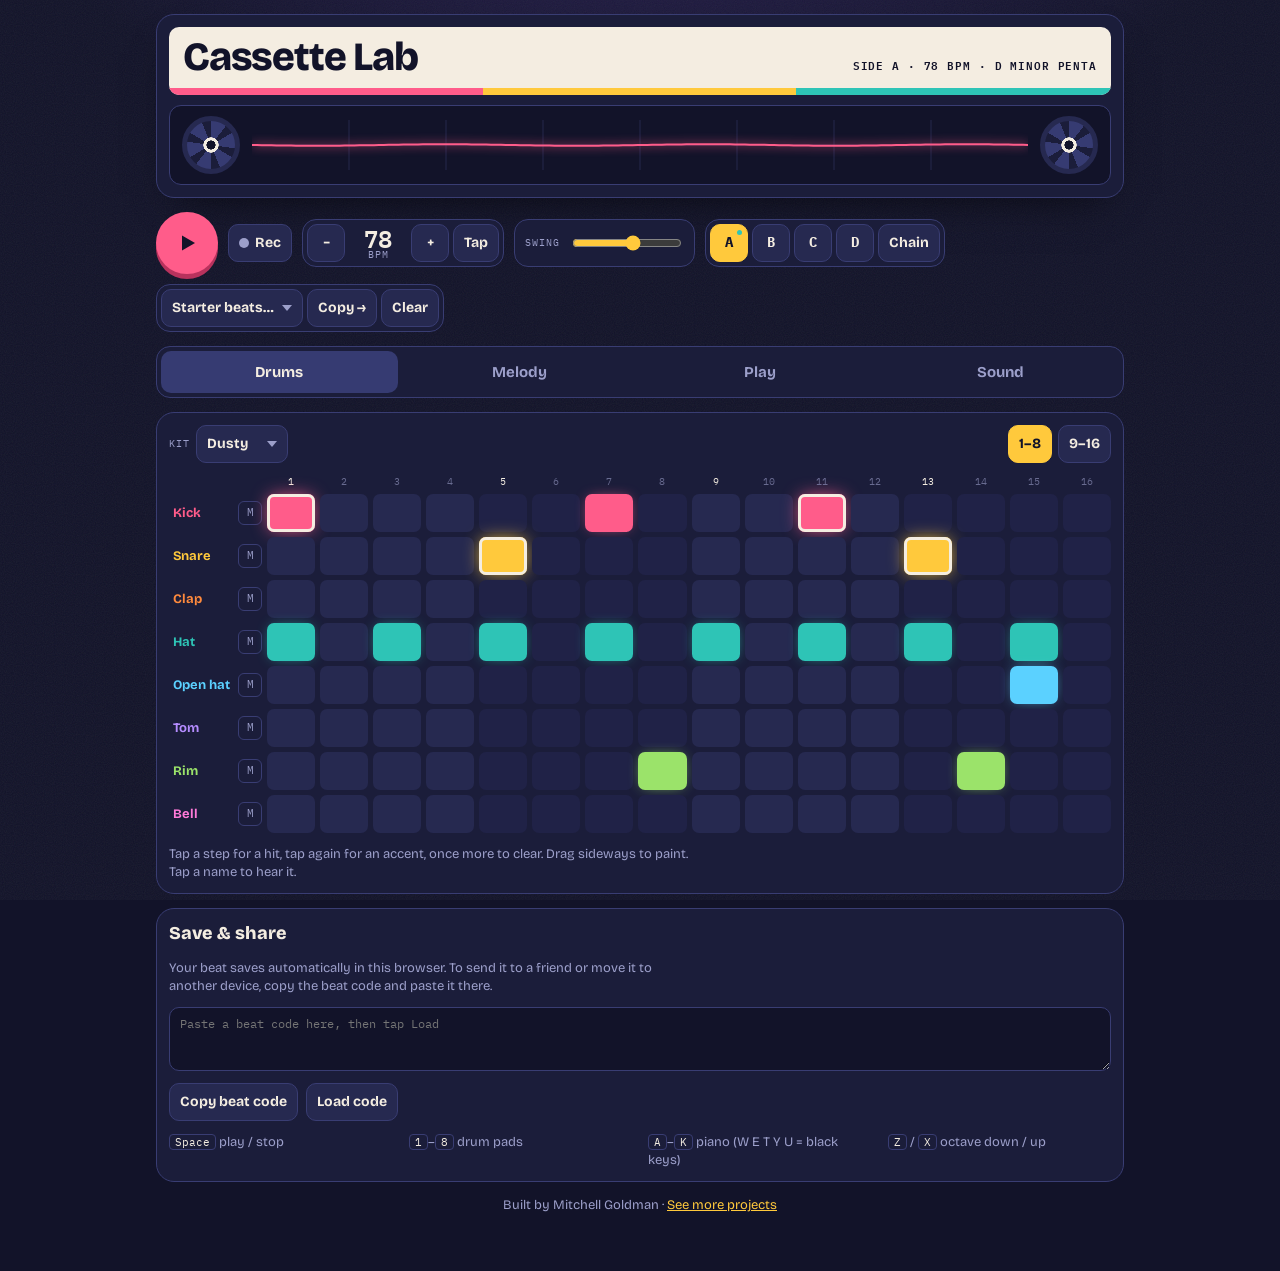
==== cassette-lab/index.html @ 06fc0fe6 "Add Cassette Lab beat maker and portfolio card Cassette Lab is a self-contained browser beat maker (" ====
<!doctype html>
<html lang="en">
<head>
<meta charset="utf-8">
<meta name="viewport" content="width=device-width, initial-scale=1, viewport-fit=cover">
<meta name="description" content="Cassette Lab: a free beat maker in your browser. Drum sequencer, in-key melody grid, finger-drum pads, piano, effects and starter beats.">
<meta property="og:title" content="Cassette Lab">
<meta property="og:description" content="A free beat maker that runs in your browser. No downloads, no account.">
<link rel="icon" href="data:image/svg+xml,%3Csvg xmlns='http://www.w3.org/2000/svg' viewBox='0 0 32 32'%3E%3Crect width='32' height='32' rx='7' fill='%23121329'/%3E%3Ccircle cx='10' cy='16' r='5' fill='none' stroke='%23ff5c8a' stroke-width='3'/%3E%3Ccircle cx='22' cy='16' r='5' fill='none' stroke='%23ffc93c' stroke-width='3'/%3E%3C/svg%3E">
<style>:root{padding-top:env(safe-area-inset-top,0px);padding-bottom:env(safe-area-inset-bottom,0px)}body{margin:0}img{max-width:100%}[hidden]{display:none!important}</style>
<title>Cassette Lab</title>
<link rel="preconnect" href="https://fonts.googleapis.com">
<link rel="preconnect" href="https://fonts.gstatic.com" crossorigin>
<link rel="stylesheet" href="https://fonts.googleapis.com/css2?family=Bricolage+Grotesque:opsz,wght@12..96,500;12..96,700;12..96,800&family=IBM+Plex+Mono:wght@400;600&display=swap">
<style>
/* Layout: one-column tape deck — cassette header, transport strip, tabbed instrument panel. Single dark look by choice: riso inks on midnight. */
:root{
  --ink:#121329; --glow:#2a2153; --deck:#1b1d3a; --well:#262950; --well-alt:#202247; --well-hi:#363b72; --line:#393d73; --root-line:#5a5390;
  --paper:#f4ede1; --dim:#9c9fca; --key-shade:#d8ccb6; --ink-key:#0d0e20;
  --hot:#ff5c8a; --hot-deep:#b8325d; --sun:#ffc93c; --rec:#ff4040;
  --t0:#ff5c8a; --t1:#ffc93c; --t2:#ff8a3d; --t3:#2ec4b6; --t4:#5bd1ff; --t5:#b58cff; --t6:#9be36a; --t7:#ff7ad9;
  --f-display:'Bricolage Grotesque','Avenir Next','Segoe UI',system-ui,sans-serif;
  --f-mono:'IBM Plex Mono',ui-monospace,Menlo,Consolas,monospace;
  color-scheme:dark;
}
*{box-sizing:border-box}
body{background:radial-gradient(900px 420px at 50% -140px,var(--glow),transparent 70%),var(--ink);color:var(--paper);font-family:var(--f-display);font-size:15px;line-height:1.4;-webkit-tap-highlight-color:transparent}
body::before{content:"";position:fixed;inset:0;pointer-events:none;opacity:.07;z-index:0;background-image:url("data:image/svg+xml,%3Csvg xmlns='http://www.w3.org/2000/svg' width='160' height='160'%3E%3Cfilter id='n'%3E%3CfeTurbulence type='fractalNoise' baseFrequency='.9' numOctaves='2'/%3E%3C/filter%3E%3Crect width='160' height='160' filter='url(%23n)'/%3E%3C/svg%3E")}
.app{position:relative;z-index:1;max-width:1000px;margin:0 auto;padding-block:14px 56px;padding-left:max(16px,env(safe-area-inset-left,0px));padding-right:max(16px,env(safe-area-inset-right,0px));display:flex;flex-direction:column;gap:14px}
button,select,input,textarea{font:inherit;color:inherit}
button{cursor:pointer}
:focus-visible{outline:2px solid var(--sun);outline-offset:2px}
.mono{font-family:var(--f-mono)}

/* Cassette header */
.tape{background:var(--deck);border:1px solid var(--line);border-radius:18px;padding:12px;display:grid;gap:10px;box-shadow:0 18px 40px -22px rgba(0,0,0,.7)}
.label{position:relative;overflow:hidden;background:var(--paper);color:var(--ink);border-radius:10px;padding:10px 14px 18px;display:flex;flex-wrap:wrap;align-items:baseline;justify-content:space-between;gap:4px 14px}
.label h1{margin:0;font-size:clamp(28px,6vw,40px);font-weight:800;letter-spacing:-.03em;line-height:1;text-wrap:balance}
.label .side{font-family:var(--f-mono);font-size:11px;letter-spacing:.08em;text-transform:uppercase;font-weight:600}
.stripes{position:absolute;left:0;right:0;bottom:0;height:7px;background:linear-gradient(90deg,var(--t0) 0 33.3%,var(--t1) 33.3% 66.6%,var(--t3) 66.6%)}
.window{display:grid;grid-template-columns:auto minmax(0,1fr) auto;align-items:center;gap:12px;background:var(--ink);border:1px solid var(--line);border-radius:12px;padding:10px 12px}
.reel{width:58px;height:58px;border-radius:50%;border:5px solid var(--well);background:radial-gradient(circle,var(--ink) 0 13%,var(--paper) 14% 22%,transparent 23%),repeating-conic-gradient(var(--well-hi) 0 38deg,var(--deck) 38deg 60deg);animation:spin var(--spin,2s) linear infinite;animation-play-state:paused}
.is-playing .reel{animation-play-state:running}
@keyframes spin{to{transform:rotate(360deg)}}
#scope{display:block;width:100%;height:58px}

/* Transport */
.transport{display:flex;flex-wrap:wrap;align-items:center;gap:10px}
.play{width:62px;height:62px;flex:none;border-radius:50%;border:0;background:var(--hot);color:var(--ink);display:grid;place-items:center;box-shadow:0 5px 0 var(--hot-deep);transition:transform .06s,box-shadow .06s}
.play:active{transform:translateY(4px);box-shadow:0 1px 0 var(--hot-deep)}
.play svg{width:24px;height:24px}
.box{display:flex;align-items:center;gap:4px;background:var(--deck);border:1px solid var(--line);border-radius:14px;padding:4px;min-height:48px}
.chip{height:38px;min-width:38px;padding:0 10px;border-radius:10px;border:1px solid var(--line);background:var(--well);font-weight:700;font-size:14px;display:inline-flex;align-items:center;justify-content:center;gap:6px;white-space:nowrap}
.chip:active{transform:translateY(1px)}
.chip[aria-pressed="true"]{background:var(--sun);border-color:var(--sun);color:var(--ink)}
.rec .dot{width:10px;height:10px;border-radius:50%;background:var(--dim)}
.rec[aria-pressed="true"]{background:var(--well-hi);border-color:var(--rec);color:var(--paper)}
.rec[aria-pressed="true"] .dot{background:var(--rec);box-shadow:0 0 10px var(--rec);animation:blink 1s steps(2) infinite}
.bpmval{display:flex;flex-direction:column;align-items:center;line-height:1;min-width:58px}
.bpmval b{font-family:var(--f-mono);font-size:24px;font-weight:600;font-variant-numeric:tabular-nums}
.bpmval small,.cap{font-family:var(--f-mono);font-size:10px;letter-spacing:.1em;text-transform:uppercase;color:var(--dim)}
.swing{padding:0 10px;gap:10px}
.swing input{width:110px}
.pat{position:relative;font-family:var(--f-mono)}
.pat.has::after{content:"";position:absolute;top:5px;right:5px;width:5px;height:5px;border-radius:50%;background:var(--t3)}
.pat.queued{animation:blink .5s steps(2) infinite}
@keyframes blink{50%{opacity:.35}}
select{appearance:none;-webkit-appearance:none;height:38px;border-radius:10px;border:1px solid var(--line);background:var(--well) url("data:image/svg+xml,%3Csvg xmlns='http://www.w3.org/2000/svg' width='10' height='6'%3E%3Cpath d='M0 0l5 6 5-6z' fill='%239c9fca'/%3E%3C/svg%3E") no-repeat right 10px center;padding:0 28px 0 10px;font-weight:700;font-size:14px;max-width:100%}
input[type=range]{accent-color:var(--sun);height:24px}

/* Tabs & panels */
.tabs{display:flex;gap:4px;background:var(--deck);border:1px solid var(--line);border-radius:14px;padding:4px}
.tab{flex:1;height:42px;border:0;border-radius:10px;background:transparent;color:var(--dim);font-weight:700;font-size:15px}
.tab[aria-selected="true"]{background:var(--well-hi);color:var(--paper)}
.panel{background:var(--deck);border:1px solid var(--line);border-radius:18px;padding:12px;display:flex;flex-direction:column;gap:12px}
.toolbar{display:flex;flex-wrap:wrap;gap:8px;align-items:center;justify-content:space-between}
.toolbar .grp{display:flex;flex-wrap:wrap;gap:6px;align-items:center}
.pager{display:none}
.hint{margin:0;color:var(--dim);font-size:13px;max-width:65ch}

/* Step grids */
.seq{display:grid;grid-template-columns:minmax(86px,max-content) repeat(16,minmax(0,1fr));gap:5px;touch-action:pan-y;user-select:none;-webkit-user-select:none}
.stepno{font-family:var(--f-mono);font-size:10px;color:var(--dim);text-align:center;opacity:.6}
.stepno.beat{opacity:1;color:var(--paper)}
.rowlab{display:flex;align-items:center;gap:4px;min-width:0}
.rowlab .name{flex:1;min-width:0;height:100%;text-align:left;background:none;border:0;padding:0 4px;font-weight:700;font-size:13px;white-space:nowrap;overflow:hidden;text-overflow:ellipsis;color:var(--c)}
.mute{flex:none;width:24px;height:24px;border-radius:6px;border:1px solid var(--line);background:transparent;font-family:var(--f-mono);font-size:11px;color:var(--dim);padding:0}
.mute[aria-pressed="true"]{background:var(--dim);color:var(--ink)}
.cell{height:38px;border:0;border-radius:7px;padding:0;background:var(--well);transition:transform .08s,filter .08s}
#melGrid .cell{height:30px}
.cell.alt{background:var(--well-alt)}
.cell.root{box-shadow:inset 0 0 0 1px var(--root-line)}
.cell.now{background:var(--well-hi)}
.cell.on{background:var(--c);box-shadow:0 0 14px -5px var(--c)}
.cell.acc{background:var(--c);box-shadow:inset 0 0 0 3px var(--paper),0 0 18px -3px var(--c)}
.cell.on.now{transform:scale(1.1);filter:brightness(1.25)}
.cell.muted{opacity:.3}

/* Pads & keys */
.pads{display:grid;grid-template-columns:repeat(4,minmax(0,1fr));gap:10px}
.pad{height:clamp(76px,19vw,112px);border:0;border-bottom:5px solid var(--c);border-radius:14px;background:var(--well);color:var(--paper);display:flex;flex-direction:column;justify-content:space-between;align-items:flex-start;padding:10px;font-weight:700;font-size:15px;touch-action:manipulation;user-select:none;-webkit-user-select:none}
.pad kbd{font-family:var(--f-mono);font-size:11px;color:var(--dim);border:1px solid var(--line);border-radius:4px;padding:1px 5px}
.pad.hit{animation:padhit .28s ease-out}
@keyframes padhit{0%{background:var(--c);color:var(--ink);transform:scale(.96)}100%{background:var(--well)}}
.pianowrap{overflow-x:auto;background:var(--ink);border:1px solid var(--line);border-radius:12px;padding:8px}
.piano{position:relative;height:150px;min-width:620px;user-select:none;-webkit-user-select:none;touch-action:none}
.key{position:absolute;top:0;border:0;padding:0;display:flex;align-items:flex-end;justify-content:center}
.wk{bottom:0;background:var(--paper);border-radius:0 0 8px 8px;box-shadow:inset 0 -7px 0 var(--key-shade)}
.bk{height:60%;background:var(--ink-key);border-radius:0 0 6px 6px;z-index:2;box-shadow:inset 0 -5px 0 var(--well)}
.key .lbl{font-family:var(--f-mono);font-size:10px;color:var(--ink);padding-bottom:12px}
.key.inscale::before{content:"";position:absolute;left:50%;bottom:30px;width:7px;height:7px;margin-left:-3.5px;border-radius:50%;background:var(--t3)}
.bk.inscale::before{bottom:12px}
.wk.down,.wk.flash{background:var(--sun)}
.bk.down,.bk.flash{background:var(--hot)}
.octrow{display:flex;flex-wrap:wrap;gap:8px;align-items:center;justify-content:space-between}

/* Sound */
.knobs{display:grid;grid-template-columns:repeat(auto-fit,minmax(200px,1fr));gap:12px 18px}
.knob{display:grid;grid-template-columns:1fr auto;gap:2px 10px;align-items:center}
.knob label{font-weight:700}
.knob output{font-family:var(--f-mono);font-size:12px;color:var(--dim);font-variant-numeric:tabular-nums}
.knob input{grid-column:1/-1;width:100%}
.knob p{grid-column:1/-1;margin:0;font-size:12px;color:var(--dim)}

/* Share */
.share h2{margin:0;font-size:18px;font-weight:800}
.share textarea{width:100%;min-height:64px;resize:vertical;background:var(--ink);border:1px solid var(--line);border-radius:10px;padding:8px 10px;font-family:var(--f-mono);font-size:12px;color:var(--dim);word-break:break-all}
.keys-help{display:grid;grid-template-columns:repeat(auto-fit,minmax(180px,1fr));gap:6px 16px;margin:0;padding:0;list-style:none;font-size:13px;color:var(--dim)}
.keys-help kbd{font-family:var(--f-mono);font-size:11px;color:var(--paper);border:1px solid var(--line);border-radius:4px;padding:0 5px}

.toast{position:fixed;left:50%;bottom:calc(16px + env(safe-area-inset-bottom,0px));transform:translateX(-50%);z-index:9;background:var(--paper);color:var(--ink);border-radius:999px;padding:10px 16px;font-weight:700;display:flex;gap:14px;align-items:center;box-shadow:0 10px 30px -10px rgba(0,0,0,.8);max-width:calc(100% - 32px)}
.toast button{background:none;border:0;color:var(--ink);text-decoration:underline;font-weight:800;padding:0}

@media (max-width:640px){
  .seq{grid-template-columns:70px repeat(8,minmax(0,1fr))}
  .seq[data-page="0"] .p1,.seq[data-page="1"] .p0{display:none}
  .pager{display:flex}
  .reel{width:44px;height:44px;border-width:4px}
  #scope{height:44px}
  .swing input{width:90px}
  .pads{grid-template-columns:repeat(4,minmax(0,1fr));gap:8px}
  .pad{padding:8px;font-size:13px}
}
@media (prefers-reduced-motion:reduce){
  .reel{animation:none}
  .pad.hit{animation-duration:.01s}
  .cell{transition:none}
  .cell.on.now{transform:none}
}
</style>
</head>
<body>

<div class="app" id="app">
  <header class="tape">
    <div class="label">
      <h1>Cassette Lab</h1>
      <div class="side">Side <span id="sideLbl">A</span> · <span id="bpmLbl">90</span> BPM · <span id="keyLbl">C minor penta</span></div>
      <div class="stripes"></div>
    </div>
    <div class="window">
      <div class="reel" aria-hidden="true"></div>
      <canvas id="scope" aria-label="Live waveform"></canvas>
      <div class="reel" aria-hidden="true"></div>
    </div>
  </header>

  <section class="transport" aria-label="Transport">
    <button class="play" id="play" aria-label="Play">
      <svg id="playIcon" viewBox="0 0 24 24" fill="currentColor"><path d="M7 4.5v15l13-7.5z"/></svg>
    </button>
    <button class="chip rec" id="rec" aria-pressed="false"><span class="dot"></span>Rec</button>
    <div class="box">
      <button class="chip" id="bpmDown" aria-label="Slower">−</button>
      <div class="bpmval"><b id="bpmVal">90</b><small>BPM</small></div>
      <button class="chip" id="bpmUp" aria-label="Faster">+</button>
      <button class="chip" id="tap">Tap</button>
    </div>
    <div class="box swing">
      <label class="cap" for="swing">Swing</label>
      <input type="range" id="swing" min="0" max="60" step="1">
    </div>
    <div class="box" role="group" aria-label="Patterns">
      <button class="chip pat" data-p="0">A</button>
      <button class="chip pat" data-p="1">B</button>
      <button class="chip pat" data-p="2">C</button>
      <button class="chip pat" data-p="3">D</button>
      <button class="chip" id="chain" aria-pressed="false" title="Play filled patterns in order">Chain</button>
    </div>
    <div class="box">
      <select id="preset" aria-label="Load a starter beat"></select>
      <button class="chip" id="dup" title="Copy this pattern into the next slot">Copy →</button>
      <button class="chip" id="clear">Clear</button>
    </div>
  </section>

  <nav class="tabs" role="tablist">
    <button class="tab" role="tab" data-tab="drums" id="tab-drums">Drums</button>
    <button class="tab" role="tab" data-tab="melody" id="tab-melody">Melody</button>
    <button class="tab" role="tab" data-tab="play" id="tab-play">Play</button>
    <button class="tab" role="tab" data-tab="sound" id="tab-sound">Sound</button>
  </nav>

  <section class="panel" id="panel-drums" role="tabpanel" aria-labelledby="tab-drums">
    <div class="toolbar">
      <div class="grp">
        <label class="cap" for="kit">Kit</label>
        <select id="kit"></select>
      </div>
      <div class="grp pager" role="group" aria-label="Steps shown">
        <button class="chip pg" data-pg="0">1–8</button>
        <button class="chip pg" data-pg="1">9–16</button>
      </div>
    </div>
    <div class="seq" id="drumGrid"></div>
    <p class="hint">Tap a step for a hit, tap again for an accent, once more to clear. Drag sideways to paint. Tap a name to hear it.</p>
  </section>

  <section class="panel" id="panel-melody" role="tabpanel" aria-labelledby="tab-melody" hidden>
    <div class="toolbar">
      <div class="grp" role="group" aria-label="Synth sound" id="synthBtns"></div>
      <div class="grp">
        <select id="key" aria-label="Key"></select>
        <select id="scale" aria-label="Scale"></select>
        <button class="mute" id="melMute" aria-pressed="false" title="Mute melody" style="width:auto;padding:0 8px;height:38px;border-radius:10px">M</button>
      </div>
    </div>
    <div class="grp pager" role="group" aria-label="Steps shown">
      <button class="chip pg" data-pg="0">1–8</button>
      <button class="chip pg" data-pg="1">9–16</button>
    </div>
    <div class="seq" id="melGrid"></div>
    <p class="hint">Every row is a note in your key, so anything you place fits. Outlined rows are the root note. Change the key or scale and the melody follows.</p>
  </section>

  <section class="panel" id="panel-play" role="tabpanel" aria-labelledby="tab-play" hidden>
    <div class="pads" id="pads"></div>
    <div class="octrow">
      <div class="grp" style="display:flex;gap:6px;align-items:center">
        <button class="chip" id="octDown">Oct −</button>
        <span class="cap" id="octLbl">C4</span>
        <button class="chip" id="octUp">Oct +</button>
      </div>
      <button class="chip" id="midiBtn">Connect MIDI keyboard</button>
    </div>
    <div class="pianowrap"><div class="piano" id="piano"></div></div>
    <p class="hint" id="midiStatus">Teal dots mark notes in your key. Press Play, turn on Rec, and play along: hits snap onto the grid.</p>
  </section>

  <section class="panel" id="panel-sound" role="tabpanel" aria-labelledby="tab-sound" hidden>
    <div class="knobs" id="knobs"></div>
  </section>

  <section class="panel share">
    <h2>Save &amp; share</h2>
    <p class="hint">Your beat saves automatically in this browser. To send it to a friend or move it to another device, copy the beat code and paste it there.</p>
    <textarea id="code" aria-label="Beat code" placeholder="Paste a beat code here, then tap Load"></textarea>
    <div class="grp" style="display:flex;gap:8px;flex-wrap:wrap">
      <button class="chip" id="copyCode">Copy beat code</button>
      <button class="chip" id="loadCode">Load code</button>
    </div>
    <ul class="keys-help">
      <li><kbd>Space</kbd> play / stop</li>
      <li><kbd>1</kbd>–<kbd>8</kbd> drum pads</li>
      <li><kbd>A</kbd>–<kbd>K</kbd> piano (W E T Y U = black keys)</li>
      <li><kbd>Z</kbd> / <kbd>X</kbd> octave down / up</li>
    </ul>
  </section>
  <p class="hint" style="text-align:center;margin:0 auto">Built by Mitchell Goldman · <a href="../" style="color:var(--sun)">See more projects</a></p>
</div>
<div class="toast" id="toast" hidden><span id="toastMsg"></span><button id="toastUndo" hidden>Undo</button></div>

<script>
(()=>{
const $=s=>document.querySelector(s), $$=s=>[...document.querySelectorAll(s)];
const mk=(tag,cls,html)=>{const e=document.createElement(tag);if(cls)e.className=cls;if(html!=null)e.innerHTML=html;return e;};

const TRACKS=[['Kick','kick'],['Snare','snare'],['Clap','clap'],['Hat','chh'],['Open hat','ohh'],['Tom','tom'],['Rim','rim'],['Bell','perc']];
const STEPS=16, ROWS=10;
const SCALES={'Minor penta':[0,3,5,7,10],'Major penta':[0,2,4,7,9],'Blues':[0,3,5,6,7,10],'Minor':[0,2,3,5,7,8,10],'Major':[0,2,4,5,7,9,11],'Dorian':[0,2,3,5,7,9,10]};
const NN=['C','C♯','D','E♭','E','F','F♯','G','A♭','A','B♭','B'];
const SYN={
  bass:{name:'Bass',oct:36,w:[['sawtooth',0,.6],['sine',-1200,.9]],cut:380,env:1500,q:7,fd:.16,a:.004,d:.22,s:.55,r:.08,g:.45,len:.9},
  pluck:{name:'Pluck',oct:60,w:[['square',0,.45],['sawtooth',7,.4]],cut:650,env:4200,q:3,fd:.13,a:.002,d:.3,s:0,r:.2,g:.2,len:.9},
  keys:{name:'Keys',oct:60,w:[['sine',0,.8],['triangle',1200,.22],['sine',-1200,.25]],cut:2600,env:1600,q:1,fd:.4,a:.004,d:1,s:.25,r:.35,g:.3,len:1.8},
  pad:{name:'Pad',oct:48,w:[['sawtooth',-10,.4],['sawtooth',10,.4],['triangle',1200,.2]],cut:900,env:900,q:2,fd:.9,a:.25,d:.6,s:.7,r:.9,g:.15,len:3.5},
};
const KITS={Punchy:{t:1,dec:1,tone:16000},Dusty:{t:.88,dec:.85,tone:3400},Crispy:{t:1.12,dec:.8,tone:20000}};

const emptyPat=()=>({d:TRACKS.map(()=>Array(STEPS).fill(0)),m:Array.from({length:ROWS},()=>Array(STEPS).fill(0))});
const row=str=>[...str.padEnd(16,'.')].slice(0,16).map(c=>c==='X'?2:c==='x'?1:0);
const PRESETS={
  'Lo-fi study':{bpm:78,swing:34,kit:'Dusty',synth:'keys',key:2,scale:'Minor penta',
    d:['X.....x...X.....','....X.......X...','................','x.x.x.x.x.x.x.x.','..............x.','................','.......x.....x..','................'],
    m:{0:[5,7],3:[4],6:[3],8:[2,4],11:[3],14:[1]}},
  'Boom bap':{bpm:90,swing:22,kit:'Punchy',synth:'bass',key:0,scale:'Minor penta',
    d:['X......x..X.....','....X.......X...','............x...','x.x.x.x.x.x.x.xx','..........x.....','................','..x.......x.....','................'],
    m:{0:[0],7:[0],10:[2],11:[3],14:[4]}},
  'Trap':{bpm:140,swing:0,kit:'Punchy',synth:'bass',key:5,scale:'Minor penta',
    d:['X......X..x.....','........X.......','........X.......','x.x.x.x.x.xxxxx.','................','..............x.','................','.....x..........'],
    m:{0:[0],7:[0],10:[2],12:[3],14:[1]}},
  'House':{bpm:124,swing:8,kit:'Crispy',synth:'pluck',key:9,scale:'Minor',
    d:['X...X...X...X...','................','....X.......X...','xx.xxx.xxx.xxx.x','..x...x...x...x.','................','................','...........x....'],
    m:{2:[0,2,4],6:[0,2,4],10:[1,3,5],14:[1,3,5]}},
  'Dembow':{bpm:96,swing:0,kit:'Punchy',synth:'pluck',key:9,scale:'Minor',
    d:['X...X...X...X...','................','................','x.x.x.x.x.x.x.x.','................','..............xx','...x..x....x..x.','................'],
    m:{0:[4],3:[4],6:[3],8:[2],11:[2],14:[1]}},
  'Blank page':{blank:true},
};
const DEF=()=>({bpm:90,swing:0,kit:'Punchy',synth:'bass',key:0,scale:'Minor penta',cur:0,chain:false,tab:'drums',oct:0,
  pats:[emptyPat(),emptyPat(),emptyPat(),emptyPat()],mutes:Array(8).fill(false),melMute:false,
  fx:{cutoff:1,drive:.15,delay:.12,verb:.18,drums:.9,synth:.75,master:.85}});

let S=DEF(), page=0, rec=false;
function applyPreset(name,slot){
  const P=PRESETS[name]; if(!P) return;
  if(P.blank){S.pats[slot]=emptyPat();return;}
  Object.assign(S,{bpm:P.bpm,swing:P.swing,kit:P.kit,synth:P.synth,key:P.key,scale:P.scale});
  const pat=emptyPat(); P.d.forEach((r,i)=>pat.d[i]=row(r));
  Object.entries(P.m).forEach(([s,rows])=>rows.forEach(r=>{if(r<ROWS)pat.m[r][+s]=1;}));
  S.pats[slot]=pat;
}
function sane(o){
  const d=DEF(); if(!o||typeof o!=='object') return null;
  const out=Object.assign(d,o); out.fx=Object.assign(DEF().fx,o.fx||{});
  if(!Array.isArray(out.pats)||out.pats.length!==4) return null;
  for(const p of out.pats){ if(!p||!Array.isArray(p.d)||p.d.length!==8||!Array.isArray(p.m)||p.m.length!==ROWS) return null; }
  if(!SYN[out.synth]) out.synth='bass'; if(!SCALES[out.scale]) out.scale='Minor penta'; if(!KITS[out.kit]) out.kit='Punchy';
  out.bpm=Math.min(200,Math.max(50,+out.bpm||90)); out.cur=(+out.cur||0)%4;
  return out;
}
try{ const raw=localStorage.getItem('cassette-lab-v1'); const v=raw&&sane(JSON.parse(raw)); if(v) S=v; else applyPreset('Lo-fi study',0);}catch(e){applyPreset('Lo-fi study',0);}
let saveT; function save(){clearTimeout(saveT);saveT=setTimeout(()=>{try{localStorage.setItem('cassette-lab-v1',JSON.stringify(S));}catch(e){}},300);}

/* ---------- Audio ---------- */
let ctx,noiseBuf,drumBus,drumTone,drumVol,synthBus,synthVol,pre,drive,filt,dsend,delay,dfb,dfilt,vsend,conv,master,comp,analyser,ohhG=null,tbuf;
function curve(k){const n=2048,c=new Float32Array(n);for(let i=0;i<n;i++){const x=i/(n-1)*2-1;c[i]=(1+k)*x/(1+k*Math.abs(x));}return c;}
function impulse(sec){const n=Math.floor(ctx.sampleRate*sec),b=ctx.createBuffer(2,n,ctx.sampleRate);for(let ch=0;ch<2;ch++){const d=b.getChannelData(ch);for(let i=0;i<n;i++)d[i]=(Math.random()*2-1)*Math.pow(1-i/n,3);}return b;}
function initAudio(){
  if(ctx){ if(ctx.state!=='running') ctx.resume(); return; }
  ctx=new (window.AudioContext||window.webkitAudioContext)();
  noiseBuf=ctx.createBuffer(1,ctx.sampleRate,ctx.sampleRate); const nd=noiseBuf.getChannelData(0); for(let i=0;i<nd.length;i++) nd[i]=Math.random()*2-1;
  pre=ctx.createGain();
  drumBus=ctx.createGain(); drumTone=ctx.createBiquadFilter(); drumTone.type='lowpass'; drumVol=ctx.createGain();
  drumBus.connect(drumTone); drumTone.connect(drumVol); drumVol.connect(pre);
  synthBus=ctx.createGain(); synthVol=ctx.createGain(); synthBus.connect(synthVol); synthVol.connect(pre);
  drive=ctx.createWaveShaper(); drive.oversample='2x';
  filt=ctx.createBiquadFilter(); filt.type='lowpass'; filt.Q.value=.8;
  master=ctx.createGain(); comp=ctx.createDynamicsCompressor(); comp.threshold.value=-14; comp.ratio.value=3; comp.attack.value=.01; comp.release.value=.2;
  pre.connect(drive); drive.connect(filt); filt.connect(comp);
  dsend=ctx.createGain(); delay=ctx.createDelay(2); dfb=ctx.createGain(); dfilt=ctx.createBiquadFilter(); dfilt.type='lowpass'; dfilt.frequency.value=2800;
  filt.connect(dsend); dsend.connect(delay); delay.connect(dfilt); dfilt.connect(dfb); dfb.connect(delay); dfilt.connect(comp);
  vsend=ctx.createGain(); conv=ctx.createConvolver(); conv.buffer=impulse(2.4); filt.connect(vsend); vsend.connect(conv); conv.connect(comp);
  comp.connect(master); analyser=ctx.createAnalyser(); analyser.fftSize=1024; tbuf=new Float32Array(analyser.fftSize);
  master.connect(analyser); analyser.connect(ctx.destination);
  applyFx(true);
}
const cutHz=v=>200*Math.pow(100,v);
function applyFx(now){
  if(!ctx) return; const f=S.fx, t=ctx.currentTime, tc=now?.001:.03;
  filt.frequency.setTargetAtTime(cutHz(f.cutoff),t,tc);
  drive.curve=curve(f.drive*40); pre.gain.setTargetAtTime(1/(1+f.drive*1.6),t,tc);
  dsend.gain.setTargetAtTime(f.delay*.7,t,tc); dfb.gain.setTargetAtTime(.25+f.delay*.35,t,tc);
  delay.delayTime.setTargetAtTime(Math.min(1.9,stepDur()*3),t,.05);
  vsend.gain.setTargetAtTime(f.verb*.9,t,tc);
  drumVol.gain.setTargetAtTime(f.drums,t,tc); synthVol.gain.setTargetAtTime(f.synth,t,tc); master.gain.setTargetAtTime(f.master,t,tc);
  drumTone.frequency.setTargetAtTime(KITS[S.kit].tone,t,tc);
}
const stepDur=()=>60/S.bpm/4;

function g0(t){const g=ctx.createGain();g.gain.setValueAtTime(.0001,t);g.connect(drumBus);return g;}
function nz(t,type,freq,q,peak,dec,att=.001){const s=ctx.createBufferSource();s.buffer=noiseBuf;const f=ctx.createBiquadFilter();f.type=type;f.frequency.value=freq;if(q)f.Q.value=q;const g=g0(t);g.gain.exponentialRampToValueAtTime(Math.max(peak,.0002),t+att);g.gain.exponentialRampToValueAtTime(.0001,t+att+dec);s.connect(f);f.connect(g);s.start(t);s.stop(t+att+dec+.05);return g;}
function tn(t,type,f0,f1,fdur,peak,dec){const o=ctx.createOscillator();o.type=type;o.frequency.setValueAtTime(f0,t);if(f1)o.frequency.exponentialRampToValueAtTime(f1,t+fdur);const g=g0(t);g.gain.exponentialRampToValueAtTime(Math.max(peak,.0002),t+.003);g.gain.exponentialRampToValueAtTime(.0001,t+.003+dec);o.connect(g);o.start(t);o.stop(t+dec+.06);return g;}
function hit(k,t,v){
  const K=KITS[S.kit],T=K.t,D=K.dec;
  switch(k){
    case 'kick': tn(t,'sine',165*T,44*T,.12,v,.5*D); nz(t,'lowpass',2500,0,v*.25,.012); break;
    case 'snare': tn(t,'triangle',200*T,140*T,.08,v*.5,.12*D); nz(t,'highpass',1300*T,0,v*.6,.19*D); break;
    case 'clap':{const s=ctx.createBufferSource();s.buffer=noiseBuf;const f=ctx.createBiquadFilter();f.type='bandpass';f.frequency.value=1250*T;f.Q.value=.9;const g=g0(t);
      for(let i=0;i<3;i++){const tt=t+i*.011;g.gain.setValueAtTime(v*.8,tt);g.gain.exponentialRampToValueAtTime(v*.12,tt+.009);}
      const tt=t+.033;g.gain.setValueAtTime(v*.7,tt);g.gain.exponentialRampToValueAtTime(.0001,tt+.22*D);s.connect(f);f.connect(g);s.start(t);s.stop(tt+.3);break;}
    case 'chh': if(ohhG){try{ohhG.gain.cancelScheduledValues(t);ohhG.gain.setTargetAtTime(.0001,t,.008);}catch(e){} ohhG=null;}
      nz(t,'highpass',7800*T,0,v*.38,.045*D); break;
    case 'ohh': ohhG=nz(t,'highpass',7200*T,0,v*.32,.32*D); break;
    case 'tom': tn(t,'sine',150*T,92*T,.22,v*.75,.32*D); break;
    case 'rim': tn(t,'triangle',1750*T,0,0,v*.45,.035); nz(t,'bandpass',3200,2,v*.3,.02); break;
    case 'perc':{const f=ctx.createBiquadFilter();f.type='bandpass';f.frequency.value=820*T;f.Q.value=3;const g=g0(t);g.gain.exponentialRampToValueAtTime(v*.5,t+.002);g.gain.exponentialRampToValueAtTime(.0001,t+.28*D);f.connect(g);
      [545,815].forEach(fr=>{const o=ctx.createOscillator();o.type='square';o.frequency.value=fr*T;o.connect(f);o.start(t);o.stop(t+.32);});break;}
  }
}
function voice(midi,t,v=.8){
  const p=SYN[S.synth],f=440*Math.pow(2,(midi-69)/12);
  const out=ctx.createGain();out.gain.setValueAtTime(.0001,t);out.gain.linearRampToValueAtTime(p.g*v,t+p.a);out.gain.setTargetAtTime(Math.max(p.g*v*p.s,.0001),t+p.a,p.d/3);
  const fl=ctx.createBiquadFilter();fl.type='lowpass';fl.Q.value=p.q;fl.frequency.setValueAtTime(p.cut+p.env*v,t);fl.frequency.setTargetAtTime(p.cut,t+.002,p.fd/3);
  const oscs=p.w.map(([type,det,lvl])=>{const o=ctx.createOscillator();o.type=type;o.frequency.value=f;o.detune.value=det;const g=ctx.createGain();g.gain.value=lvl;o.connect(g);g.connect(fl);o.start(t);return o;});
  fl.connect(out);out.connect(synthBus);
  let done=false;
  return {release(at){if(done)return;done=true;const tt=Math.max(at,t+p.a);out.gain.setTargetAtTime(.0001,tt,p.r/3);oscs.forEach(o=>o.stop(tt+p.r*3+.05));}};
}
function rowMidi(r){const sc=SCALES[S.scale];return SYN[S.synth].oct+S.key+sc[r%sc.length]+12*Math.floor(r/sc.length);}
const noteName=m=>NN[m%12]+(Math.floor(m/12)-1);

/* ---------- Sequencer ---------- */
let playing=false,timer=null,curStep=0,gridT=0,vq=[],lastHit={s:0,t:0},pending=null,needRender=false,skip=new Set();
function playStep(s,t){
  const P=S.pats[S.cur];
  P.d.forEach((r,tr)=>{ if(r[s]&&!S.mutes[tr]){ const key='d'+tr+':'+s; if(skip.has(key)){skip.delete(key);return;} hit(TRACKS[tr][1],t,r[s]===2?1:.62);} });
  if(!S.melMute){ const len=stepDur()*SYN[S.synth].len;
    P.m.forEach((r,ri)=>{ if(r[s]){ const key='m'+ri+':'+s; if(skip.has(key)){skip.delete(key);return;} voice(rowMidi(ri),t,.8).release(t+len);} }); }
}
function filled(p){return p.d.some(r=>r.some(Boolean))||p.m.some(r=>r.some(Boolean));}
function barEnd(){
  if(pending!==null){S.cur=pending;pending=null;needRender=true;}
  else if(S.chain){for(let i=1;i<=4;i++){const n=(S.cur+i)%4;if(filled(S.pats[n])){if(n!==S.cur){S.cur=n;needRender=true;}break;}}}
}
function tick(){
  while(gridT<ctx.currentTime+.12){
    const sd=stepDur(),t=gridT+(curStep%2?S.swing/100*sd*.66:0);
    playStep(curStep,t); vq.push({s:curStep,t});
    gridT+=sd; curStep=(curStep+1)%STEPS; if(curStep===0) barEnd();
  }
}
function start(){initAudio();playing=true;curStep=0;skip.clear();gridT=ctx.currentTime+.06;tick();timer=setInterval(tick,25);setPlayUI();}
function stop(){playing=false;clearInterval(timer);vq=[];pending=null;showStep(-1);setPlayUI();renderPats();}
function setPlayUI(){
  $('#app').classList.toggle('is-playing',playing);
  $('#play').setAttribute('aria-label',playing?'Stop':'Play');
  $('#playIcon').innerHTML=playing?'<rect x="6" y="6" width="12" height="12" rx="2"/>':'<path d="M7 4.5v15l13-7.5z"/>';
}
function recStep(){
  const sd=stepDur(),d=ctx.currentTime-lastHit.t; let s=lastHit.s,fwd=false;
  if(d>sd/2){s=(s+1)%STEPS;fwd=true;} return {s,fwd};
}

/* ---------- UI build ---------- */
const dCells=TRACKS.map(()=>[]), mCells=Array.from({length:ROWS},()=>[]), cols=Array.from({length:STEPS},()=>[]);
function stepHeader(g){g.append(mk('div'));for(let s=0;s<STEPS;s++){const n=mk('div','stepno '+(s<8?'p0':'p1')+(s%4===0?' beat':''),String(s+1));g.append(n);}}
function buildDrums(){
  const g=$('#drumGrid'); stepHeader(g);
  TRACKS.forEach(([name,k],tr)=>{
    const lab=mk('div','rowlab'); lab.style.setProperty('--c',`var(--t${tr})`);
    const nb=mk('button','name',name); nb.title='Hear '+name; nb.addEventListener('pointerdown',e=>{e.preventDefault();initAudio();hit(k,ctx.currentTime,.85);flashPad(tr);});
    const mb=mk('button','mute','M'); mb.setAttribute('aria-label','Mute '+name); mb.dataset.tr=tr;
    mb.addEventListener('click',()=>{S.mutes[tr]=!S.mutes[tr];renderDrums();save();});
    lab.append(nb,mb); g.append(lab);
    for(let s=0;s<STEPS;s++){
      const c=mk('button','cell '+(s<8?'p0':'p1')+(Math.floor(s/4)%2?' alt':''));
      c.style.setProperty('--c',`var(--t${tr})`); c.dataset.tr=tr; c.dataset.s=s; c.setAttribute('aria-label',`${name}, step ${s+1}`);
      g.append(c); dCells[tr][s]=c; cols[s].push(c);
    }
  });
  bindPaint(g,c=>S.pats[S.cur].d[c.dataset.tr][c.dataset.s],(c,v)=>{const tr=+c.dataset.tr,s=+c.dataset.s;S.pats[S.cur].d[tr][s]=v;paintCell(c,v);if(v&&!playing){initAudio();hit(TRACKS[tr][1],ctx.currentTime,v===2?1:.62);}save();renderPats();},true);
}
function buildMelody(){
  const g=$('#melGrid'); stepHeader(g);
  for(let i=0;i<ROWS;i++){
    const r=ROWS-1-i;
    const lab=mk('div','rowlab'); lab.style.setProperty('--c','var(--sun)');
    const nb=mk('button','name'); nb.dataset.r=r; nb.addEventListener('pointerdown',e=>{e.preventDefault();initAudio();voice(rowMidi(r),ctx.currentTime,.8).release(ctx.currentTime+.3);});
    lab.append(nb); g.append(lab);
    for(let s=0;s<STEPS;s++){
      const c=mk('button','cell '+(s<8?'p0':'p1')+(Math.floor(s/4)%2?' alt':''));
      c.style.setProperty('--c','var(--sun)'); c.dataset.r=r; c.dataset.s=s;
      g.append(c); mCells[r][s]=c; cols[s].push(c);
    }
  }
  bindPaint(g,c=>S.pats[S.cur].m[c.dataset.r][c.dataset.s],(c,v)=>{const r=+c.dataset.r,s=+c.dataset.s;S.pats[S.cur].m[r][s]=v;paintCell(c,v);if(v&&!playing){initAudio();voice(rowMidi(r),ctx.currentTime,.8).release(ctx.currentTime+.25);}save();renderPats();},false);
}
function bindPaint(g,get,set,accent){
  let paint=null,active=false,touched=new Set();
  g.addEventListener('pointerdown',e=>{
    const c=e.target.closest('.cell'); if(!c) return; e.preventDefault(); active=true; touched=new Set([c]);
    const v=get(c); const nv=v===0?1:(v===1&&accent?2:0); paint=v===0?1:(nv===0?0:null); set(c,nv);
  });
  g.addEventListener('pointermove',e=>{
    if(!active||paint===null) return; const el=document.elementFromPoint(e.clientX,e.clientY); const c=el&&el.closest('.cell');
    if(!c||!g.contains(c)||touched.has(c)) return; touched.add(c); if(get(c)!==paint) set(c,paint);
  });
  const end=()=>{active=false;}; window.addEventListener('pointerup',end); window.addEventListener('pointercancel',end);
  g.addEventListener('keydown',e=>{if((e.key==='Enter'||e.key===' ')&&e.target.closest('.cell')){e.preventDefault();e.stopPropagation();const c=e.target;const v=get(c);set(c,v===0?1:(v===1&&accent?2:0));}});
}
function paintCell(c,v){c.classList.toggle('on',v>0);c.classList.toggle('acc',v===2);}

function buildPads(){
  const w=$('#pads');
  TRACKS.forEach(([n],i)=>{const b=mk('button','pad',`<span>${n}</span><kbd>${i+1}</kbd>`);b.style.setProperty('--c',`var(--t${i})`);b.dataset.tr=i;
    b.addEventListener('pointerdown',e=>{e.preventDefault();livePad(i);}); w.append(b);});
}
const pads=()=>$$('.pad');
function flashPad(i){const p=pads()[i];if(!p)return;p.classList.remove('hit');void p.offsetWidth;p.classList.add('hit');}
function livePad(i){
  initAudio(); hit(TRACKS[i][1],ctx.currentTime,.85); flashPad(i);
  if(rec&&playing){const {s,fwd}=recStep();const P=S.pats[S.cur];if(!P.d[i][s])P.d[i][s]=1;if(fwd)skip.add('d'+i+':'+s);paintCell(dCells[i][s],P.d[i][s]);save();renderPats();}
}
const BLACK=[1,3,6,8,10];
let keyEls=[];
function buildPiano(){
  const pw=$('#piano'); pw.innerHTML=''; keyEls=[];
  const whites=[]; for(let off=0;off<=24;off++) if(!BLACK.includes(off%12)) whites.push(off);
  const W=100/whites.length;
  for(let off=0;off<=24;off++){
    const isB=BLACK.includes(off%12); const k=mk('button','key '+(isB?'bk':'wk')); k.dataset.off=off;
    if(isB){const wi=whites.filter(x=>x<off).length;k.style.left=`calc(${wi*W}% - ${W*.31}%)`;k.style.width=`${W*.62}%`;}
    else{const wi=whites.indexOf(off);k.style.left=`calc(${wi*W}% + 1px)`;k.style.width=`calc(${W}% - 3px)`;}
    k.append(mk('span','lbl')); pw.append(k); keyEls[off]=k;
  }
  const ptr={};
  pw.addEventListener('pointerdown',e=>{const k=e.target.closest('.key');if(!k)return;e.preventDefault();try{pw.setPointerCapture(e.pointerId);}catch(_){} const m=pianoBase()+ +k.dataset.off;ptr[e.pointerId]=m;noteOn(m,.8);});
  pw.addEventListener('pointermove',e=>{if(!(e.pointerId in ptr))return;const el=document.elementFromPoint(e.clientX,e.clientY);const k=el&&el.closest('.key');if(!k||!pw.contains(k))return;const m=pianoBase()+ +k.dataset.off;if(m!==ptr[e.pointerId]){noteOff(ptr[e.pointerId]);ptr[e.pointerId]=m;noteOn(m,.8);}});
  const up=e=>{if(e.pointerId in ptr){noteOff(ptr[e.pointerId]);delete ptr[e.pointerId];}};
  pw.addEventListener('pointerup',up); pw.addEventListener('pointercancel',up);
}
const pianoBase=()=>SYN[S.synth].oct+S.oct*12;
function renderPiano(){
  const base=pianoBase(),sc=SCALES[S.scale];
  keyEls.forEach((k,off)=>{const m=base+off;k.querySelector('.lbl').textContent=m%12===0?noteName(m):'';k.classList.toggle('inscale',sc.includes(((m-S.key)%12+12)%12));});
  $('#octLbl').textContent=noteName(base)+'–'+noteName(base+24);
}
const active={};
function keyEl(m){return keyEls[m-pianoBase()];}
function noteOn(m,v){
  initAudio(); if(active[m]) active[m].release(ctx.currentTime);
  active[m]=voice(m,ctx.currentTime,v); const k=keyEl(m); if(k) k.classList.add('down');
  if(rec&&playing){for(let r=0;r<ROWS;r++){if(rowMidi(r)===m){const {s,fwd}=recStep();S.pats[S.cur].m[r][s]=1;if(fwd)skip.add('m'+r+':'+s);paintCell(mCells[r][s],1);save();renderPats();break;}}}
}
function noteOff(m){if(active[m]){active[m].release(ctx.currentTime);delete active[m];}const k=keyEl(m);if(k)k.classList.remove('down');}

const KNOBS=[
  ['cutoff','Lo-fi filter',v=>v>=.99?'Open':Math.round(cutHz(v))+' Hz','Pull it down for a muffled, dusty sound.'],
  ['drive','Tape drive',v=>Math.round(v*100)+'%','Warm saturation. Higher is grittier.'],
  ['delay','Echo',v=>Math.round(v*100)+'%','Dotted-eighth echo, synced to tempo.'],
  ['verb','Reverb',v=>Math.round(v*100)+'%','How big the room sounds.'],
  ['drums','Drum level',v=>Math.round(v*100)+'%',''],
  ['synth','Melody level',v=>Math.round(v*100)+'%',''],
  ['master','Master volume',v=>Math.round(v*100)+'%',''],
];
function buildKnobs(){
  const w=$('#knobs');
  KNOBS.forEach(([k,label,fmt,help])=>{
    const d=mk('div','knob');
    d.innerHTML=`<label for="fx-${k}">${label}</label><output id="out-${k}"></output><input type="range" id="fx-${k}" min="0" max="1" step="0.01">${help?`<p>${help}</p>`:''}`;
    w.append(d);
    const inp=d.querySelector('input'); inp.value=S.fx[k];
    inp.addEventListener('input',()=>{S.fx[k]=+inp.value;$('#out-'+k).textContent=fmt(S.fx[k]);applyFx();save();});
    $('#out-'+k).textContent=fmt(S.fx[k]);
  });
}
function buildSelects(){
  const ps=$('#preset'); ps.append(new Option('Starter beats…','',true,true)); ps.options[0].disabled=true;
  Object.keys(PRESETS).forEach(n=>ps.append(new Option(n,n)));
  Object.keys(KITS).forEach(n=>$('#kit').append(new Option(n,n)));
  NN.forEach((n,i)=>$('#key').append(new Option(n,i)));
  Object.keys(SCALES).forEach(n=>$('#scale').append(new Option(n,n)));
  const sb=$('#synthBtns'); Object.entries(SYN).forEach(([k,p])=>{const b=mk('button','chip',p.name);b.dataset.syn=k;b.addEventListener('click',()=>{allOff();S.synth=k;renderAll();save();initAudio();voice(rowMidi(0),ctx.currentTime,.8).release(ctx.currentTime+.3);});sb.append(b);});
}

/* ---------- Render ---------- */
function renderDrums(){const P=S.pats[S.cur];TRACKS.forEach((_,tr)=>{for(let s=0;s<STEPS;s++){const c=dCells[tr][s];paintCell(c,P.d[tr][s]);c.classList.toggle('muted',S.mutes[tr]);}});
  $$('#drumGrid .mute').forEach(m=>m.setAttribute('aria-pressed',S.mutes[m.dataset.tr]));}
function renderMelody(){const P=S.pats[S.cur],sc=SCALES[S.scale];
  for(let r=0;r<ROWS;r++)for(let s=0;s<STEPS;s++){const c=mCells[r][s];paintCell(c,P.m[r][s]);c.classList.toggle('root',r%sc.length===0);c.classList.toggle('muted',S.melMute);c.setAttribute('aria-label',`${noteName(rowMidi(r))}, step ${s+1}`);}
  $$('#melGrid .name').forEach(n=>n.textContent=noteName(rowMidi(+n.dataset.r)));
  $$('#synthBtns .chip').forEach(b=>b.setAttribute('aria-pressed',b.dataset.syn===S.synth));
  $('#melMute').setAttribute('aria-pressed',S.melMute);}
function renderPats(){$$('.pat').forEach(b=>{const p=+b.dataset.p;b.setAttribute('aria-pressed',p===S.cur);b.classList.toggle('has',filled(S.pats[p]));b.classList.toggle('queued',pending===p);});
  $('#sideLbl').textContent='ABCD'[S.cur];}
function renderTransport(){$('#bpmVal').textContent=S.bpm;$('#bpmLbl').textContent=S.bpm;$('#swing').value=S.swing;$('#chain').setAttribute('aria-pressed',S.chain);
  $('#app').style.setProperty('--spin',(60/S.bpm*4).toFixed(2)+'s');
  $('#kit').value=S.kit;$('#key').value=S.key;$('#scale').value=S.scale;$('#keyLbl').textContent=NN[S.key]+' '+S.scale.toLowerCase();}
function renderPage(){$$('.seq').forEach(g=>g.dataset.page=page);$$('.pg').forEach(b=>b.setAttribute('aria-pressed',+b.dataset.pg===page));}
function renderTab(){$$('.tab').forEach(t=>t.setAttribute('aria-selected',t.dataset.tab===S.tab));['drums','melody','play','sound'].forEach(t=>$('#panel-'+t).hidden=t!==S.tab);}
function renderAll(){renderDrums();renderMelody();renderPats();renderTransport();renderPage();renderTab();renderPiano();if(ctx)applyFx();}

let nowCol=-1;
function showStep(s){
  if(nowCol>=0)cols[nowCol].forEach(c=>c.classList.remove('now'));
  nowCol=s; if(s<0) return;
  cols[s].forEach(c=>c.classList.add('now'));
  if(window.matchMedia('(max-width:640px)').matches){const pg=s<8?0:1;if(pg!==page){page=pg;renderPage();}}
  const P=S.pats[S.cur];
  if(S.tab==='play'){
    P.d.forEach((r,tr)=>{if(r[s]&&!S.mutes[tr])flashPad(tr);});
    if(!S.melMute)P.m.forEach((r,ri)=>{if(r[s]){const k=keyEl(rowMidi(ri));if(k){k.classList.add('flash');setTimeout(()=>k.classList.remove('flash'),stepDur()*900);}}});
  }
}

/* ---------- Scope ---------- */
const cv=$('#scope'),cx=cv.getContext('2d');
const cs=getComputedStyle(document.documentElement);const COL={hot:cs.getPropertyValue('--hot').trim(),line:cs.getPropertyValue('--line').trim(),sun:cs.getPropertyValue('--sun').trim()};
function drawScope(ts){
  const dpr=window.devicePixelRatio||1,w=cv.clientWidth,h=cv.clientHeight;
  if(!w) return; if(cv.width!==Math.round(w*dpr)||cv.height!==Math.round(h*dpr)){cv.width=Math.round(w*dpr);cv.height=Math.round(h*dpr);}
  cx.setTransform(dpr,0,0,dpr,0,0);cx.clearRect(0,0,w,h);
  cx.strokeStyle=COL.line;cx.lineWidth=1;cx.beginPath();for(let i=1;i<8;i++){const x=w*i/8;cx.moveTo(x,4);cx.lineTo(x,h-4);}cx.moveTo(0,h/2);cx.lineTo(w,h/2);cx.globalAlpha=.5;cx.stroke();cx.globalAlpha=1;
  cx.beginPath();cx.lineWidth=2;cx.strokeStyle=COL.hot;cx.shadowColor=COL.hot;cx.shadowBlur=10;
  const n=160;
  if(analyser){analyser.getFloatTimeDomainData(tbuf);}
  for(let i=0;i<n;i++){
    let y;
    if(analyser){y=tbuf[Math.floor(i/n*tbuf.length)]*1.6;}else y=0;
    y+=Math.sin(i/n*Math.PI*6+ts/600)*.03;
    const px=i/(n-1)*w,py=h/2-Math.max(-1,Math.min(1,y))*(h/2-4);
    i?cx.lineTo(px,py):cx.moveTo(px,py);
  }
  cx.stroke();cx.shadowBlur=0;
}
function frame(ts){
  if(playing&&ctx){const now=ctx.currentTime;let last=null;while(vq.length&&vq[0].t<=now){last=vq.shift();}if(last){lastHit=last;showStep(last.s);}}
  if(needRender){needRender=false;renderDrums();renderMelody();renderPats();}
  drawScope(ts||0); requestAnimationFrame(frame);
}

/* ---------- Toast & undo ---------- */
let toastT,undoSnap=null;
function toast(msg,undo){$('#toastMsg').textContent=msg;$('#toastUndo').hidden=!undo;undoSnap=undo||null;$('#toast').hidden=false;clearTimeout(toastT);toastT=setTimeout(()=>{$('#toast').hidden=true;undoSnap=null;},undo?5000:2200);}
$('#toastUndo').addEventListener('click',()=>{if(undoSnap){S.pats[undoSnap.slot]=undoSnap.pat;renderAll();save();}$('#toast').hidden=true;undoSnap=null;});
const clone=o=>JSON.parse(JSON.stringify(o));

/* ---------- Wiring ---------- */
function allOff(){Object.keys(active).forEach(m=>noteOff(+m));}
$('#play').addEventListener('click',()=>playing?stop():start());
$('#rec').addEventListener('click',()=>{rec=!rec;$('#rec').setAttribute('aria-pressed',rec);if(rec&&!playing)toast('Rec is armed. Press Play, then tap pads or keys.');});
function setBpm(v){S.bpm=Math.min(200,Math.max(50,Math.round(v)));renderTransport();applyFx();save();}
[['#bpmDown',-1],['#bpmUp',1]].forEach(([id,d])=>{let rep,del;const b=$(id);
  b.addEventListener('pointerdown',e=>{e.preventDefault();setBpm(S.bpm+d);del=setTimeout(()=>rep=setInterval(()=>setBpm(S.bpm+d),60),380);});
  ['pointerup','pointerleave','pointercancel'].forEach(ev=>b.addEventListener(ev,()=>{clearTimeout(del);clearInterval(rep);}));
  b.addEventListener('keydown',e=>{if(e.key==='Enter'||e.key===' '){e.preventDefault();setBpm(S.bpm+d);}});});
let taps=[];$('#tap').addEventListener('click',()=>{const n=performance.now();taps=taps.filter(t=>n-t<2200);taps.push(n);if(taps.length>=3){const iv=(taps[taps.length-1]-taps[0])/(taps.length-1);setBpm(60000/iv);}});
$('#swing').addEventListener('input',e=>{S.swing=+e.target.value;save();});
$$('.pat').forEach(b=>b.addEventListener('click',()=>{const p=+b.dataset.p;if(playing&&p!==S.cur){pending=p;renderPats();}else{S.cur=p;pending=null;renderAll();save();}}));
$('#chain').addEventListener('click',()=>{S.chain=!S.chain;renderTransport();save();if(S.chain)toast('Chain on: filled patterns play A→B→C→D.');});
$('#preset').addEventListener('change',e=>{const n=e.target.value;applyPreset(n,S.cur);e.target.selectedIndex=0;renderAll();save();toast(`Loaded ${n} into pattern ${'ABCD'[S.cur]}`);});
$('#dup').addEventListener('click',()=>{const n=(S.cur+1)%4,old=clone(S.pats[n]);S.pats[n]=clone(S.pats[S.cur]);const from='ABCD'[S.cur];S.cur=n;renderAll();save();toast(`Copied ${from} to ${'ABCD'[n]}`,{slot:n,pat:old});});
$('#clear').addEventListener('click',()=>{const old=clone(S.pats[S.cur]),P=S.pats[S.cur];let what='pattern';
  if(S.tab==='drums'){P.d=emptyPat().d;what='drums';}else if(S.tab==='melody'){P.m=emptyPat().m;what='melody';}else S.pats[S.cur]=emptyPat();
  renderAll();save();toast(`Cleared ${what} in ${'ABCD'[S.cur]}`,{slot:S.cur,pat:old});});
$$('.tab').forEach(t=>t.addEventListener('click',()=>{S.tab=t.dataset.tab;renderTab();save();}));
$$('.pg').forEach(b=>b.addEventListener('click',()=>{page=+b.dataset.pg;renderPage();}));
$('#kit').addEventListener('change',e=>{S.kit=e.target.value;applyFx();save();initAudio();hit('kick',ctx.currentTime,.9);hit('snare',ctx.currentTime+.25,.8);});
$('#key').addEventListener('change',e=>{S.key=+e.target.value;renderAll();save();});
$('#scale').addEventListener('change',e=>{S.scale=e.target.value;renderAll();save();});
$('#melMute').addEventListener('click',()=>{S.melMute=!S.melMute;renderMelody();save();});
$('#octDown').addEventListener('click',()=>{allOff();S.oct=Math.max(-2,S.oct-1);renderPiano();save();});
$('#octUp').addEventListener('click',()=>{allOff();S.oct=Math.min(2,S.oct+1);renderPiano();save();});

const KEYMAP={a:0,w:1,s:2,e:3,d:4,f:5,t:6,g:7,y:8,h:9,u:10,j:11,k:12,o:13,l:14,p:15,';':16};
const held={};
window.addEventListener('keydown',e=>{
  if((e.target.closest&&e.target.closest('input,textarea,select'))||e.metaKey||e.ctrlKey||e.altKey) return;
  const k=e.key.toLowerCase();
  if(k===' '&&!(e.target.closest&&e.target.closest('button'))){e.preventDefault();playing?stop():start();return;}
  if(e.repeat) return;
  if(k>='1'&&k<='8'){livePad(+k-1);return;}
  if(k==='z'){allOff();S.oct=Math.max(-2,S.oct-1);renderPiano();return;}
  if(k==='x'){allOff();S.oct=Math.min(2,S.oct+1);renderPiano();return;}
  if(k in KEYMAP){const m=pianoBase()+KEYMAP[k];held[k]=m;noteOn(m,.8);}
});
window.addEventListener('keyup',e=>{const k=e.key.toLowerCase();if(k in held){noteOff(held[k]);delete held[k];}});

$('#midiBtn').addEventListener('click',async()=>{
  const st=$('#midiStatus');
  if(!navigator.requestMIDIAccess){st.textContent='This browser has no MIDI support. Chrome or Edge on a laptop is the best bet. Your computer keyboard works as a piano meanwhile (A–K).';return;}
  try{
    const acc=await navigator.requestMIDIAccess();
    const hook=()=>{const names=[];acc.inputs.forEach(inp=>{inp.onmidimessage=onMidi;names.push(inp.name);});
      st.textContent=names.length?`MIDI connected: ${names.join(', ')}. Drum pads on channel 10 trigger the drum kit.`:'MIDI is ready. Plug in a USB keyboard and it will appear here.';};
    hook(); acc.onstatechange=hook;
  }catch(err){st.textContent='MIDI access was blocked in this view. Your computer keyboard still works as a piano: A–K for notes, Z/X to change octave.';}
});
function onMidi(e){
  const [st,d1,d2]=e.data, cmd=st&0xf0, ch=st&0x0f;
  if(ch===9&&cmd===0x90&&d2>0){const i=d1-36;if(i>=0&&i<8)livePad(i);return;}
  if(cmd===0x90&&d2>0) noteOn(d1,.4+.6*d2/127);
  else if(cmd===0x80||(cmd===0x90&&d2===0)) noteOff(d1);
}

$('#copyCode').addEventListener('click',()=>{
  const code='CLAB1:'+btoa(unescape(encodeURIComponent(JSON.stringify(S))));
  const ta=$('#code'); ta.value=code;
  const fallback=()=>{ta.focus();ta.select();toast('Code selected. Copy it from the box.');};
  try{navigator.clipboard.writeText(code).then(()=>toast('Beat code copied'),fallback);}catch(e){fallback();}
});
$('#loadCode').addEventListener('click',()=>{
  const raw=$('#code').value.trim();
  try{
    if(!raw.startsWith('CLAB1:')) throw 0;
    const v=sane(JSON.parse(decodeURIComponent(escape(atob(raw.slice(6))))));
    if(!v) throw 0; if(playing) stop(); S=v; renderAll(); save(); toast('Beat loaded');
  }catch(e){toast('That code didn\'t work. Paste the whole thing, starting with CLAB1:');}
});

buildSelects(); buildDrums(); buildMelody(); buildPads(); buildPiano(); buildKnobs();
renderAll(); requestAnimationFrame(frame);
document.addEventListener('visibilitychange',()=>{if(document.hidden)allOff();});
})();
</script>
</body>
</html>
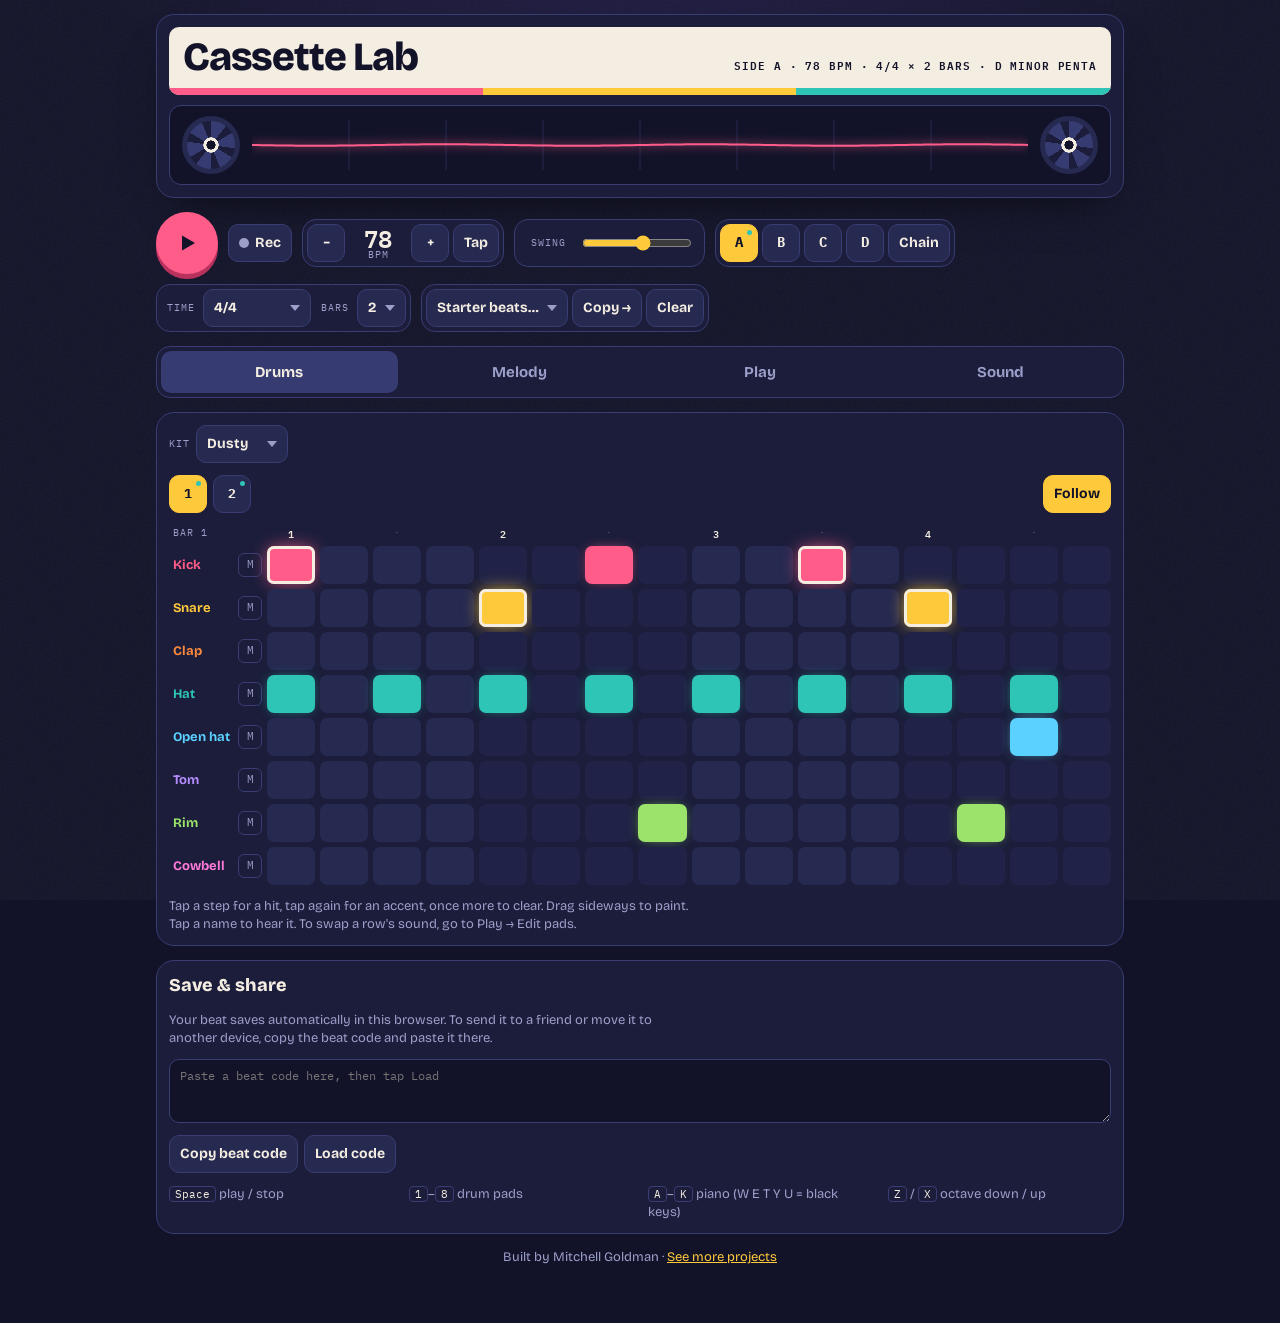
==== commit e24216c9: "Cassette Lab: longer patterns, time signatures, editable pads - Patterns can be 1, 2, 4 or 8 bars in" ====
--- a/cassette-lab/index.html
+++ b/cassette-lab/index.html
@@ -3,7 +3,7 @@
 <head>
 <meta charset="utf-8">
 <meta name="viewport" content="width=device-width, initial-scale=1, viewport-fit=cover">
-<meta name="description" content="Cassette Lab: a free beat maker in your browser. Drum sequencer, in-key melody grid, finger-drum pads, piano, effects and starter beats.">
+<meta name="description" content="Cassette Lab: a free beat maker in your browser. Multi-bar patterns in 4/4, 3/4, 5/4, 6/8 and 7/8, a 25-sound customizable pad kit, in-key melody grid, piano, effects and starter beats.">
 <meta property="og:title" content="Cassette Lab">
 <meta property="og:description" content="A free beat maker that runs in your browser. No downloads, no account.">
 <link rel="icon" href="data:image/svg+xml,%3Csvg xmlns='http://www.w3.org/2000/svg' viewBox='0 0 32 32'%3E%3Crect width='32' height='32' rx='7' fill='%23121329'/%3E%3Ccircle cx='10' cy='16' r='5' fill='none' stroke='%23ff5c8a' stroke-width='3'/%3E%3Ccircle cx='22' cy='16' r='5' fill='none' stroke='%23ffc93c' stroke-width='3'/%3E%3C/svg%3E">
@@ -21,16 +21,17 @@
   --t0:#ff5c8a; --t1:#ffc93c; --t2:#ff8a3d; --t3:#2ec4b6; --t4:#5bd1ff; --t5:#b58cff; --t6:#9be36a; --t7:#ff7ad9;
   --f-display:'Bricolage Grotesque','Avenir Next','Segoe UI',system-ui,sans-serif;
   --f-mono:'IBM Plex Mono',ui-monospace,Menlo,Consolas,monospace;
+  --lab:minmax(86px,max-content); --gap:5px;
   color-scheme:dark;
 }
 *{box-sizing:border-box}
+[hidden]{display:none!important}
 body{background:radial-gradient(900px 420px at 50% -140px,var(--glow),transparent 70%),var(--ink);color:var(--paper);font-family:var(--f-display);font-size:15px;line-height:1.4;-webkit-tap-highlight-color:transparent}
 body::before{content:"";position:fixed;inset:0;pointer-events:none;opacity:.07;z-index:0;background-image:url("data:image/svg+xml,%3Csvg xmlns='http://www.w3.org/2000/svg' width='160' height='160'%3E%3Cfilter id='n'%3E%3CfeTurbulence type='fractalNoise' baseFrequency='.9' numOctaves='2'/%3E%3C/filter%3E%3Crect width='160' height='160' filter='url(%23n)'/%3E%3C/svg%3E")}
 .app{position:relative;z-index:1;max-width:1000px;margin:0 auto;padding-block:14px 56px;padding-left:max(16px,env(safe-area-inset-left,0px));padding-right:max(16px,env(safe-area-inset-right,0px));display:flex;flex-direction:column;gap:14px}
 button,select,input,textarea{font:inherit;color:inherit}
 button{cursor:pointer}
 :focus-visible{outline:2px solid var(--sun);outline-offset:2px}
-.mono{font-family:var(--f-mono)}
 
 /* Cassette header */
 .tape{background:var(--deck);border:1px solid var(--line);border-radius:18px;padding:12px;display:grid;gap:10px;box-shadow:0 18px 40px -22px rgba(0,0,0,.7)}
@@ -49,7 +50,8 @@
 .play{width:62px;height:62px;flex:none;border-radius:50%;border:0;background:var(--hot);color:var(--ink);display:grid;place-items:center;box-shadow:0 5px 0 var(--hot-deep);transition:transform .06s,box-shadow .06s}
 .play:active{transform:translateY(4px);box-shadow:0 1px 0 var(--hot-deep)}
 .play svg{width:24px;height:24px}
-.box{display:flex;align-items:center;gap:4px;background:var(--deck);border:1px solid var(--line);border-radius:14px;padding:4px;min-height:48px}
+.box{display:flex;flex-wrap:wrap;align-items:center;gap:4px;background:var(--deck);border:1px solid var(--line);border-radius:14px;padding:4px;min-height:48px}
+.box .cap{padding:0 4px 0 6px}
 .chip{height:38px;min-width:38px;padding:0 10px;border-radius:10px;border:1px solid var(--line);background:var(--well);font-weight:700;font-size:14px;display:inline-flex;align-items:center;justify-content:center;gap:6px;white-space:nowrap}
 .chip:active{transform:translateY(1px)}
 .chip[aria-pressed="true"]{background:var(--sun);border-color:var(--sun);color:var(--ink)}
@@ -62,7 +64,7 @@
 .swing{padding:0 10px;gap:10px}
 .swing input{width:110px}
 .pat{position:relative;font-family:var(--f-mono)}
-.pat.has::after{content:"";position:absolute;top:5px;right:5px;width:5px;height:5px;border-radius:50%;background:var(--t3)}
+.pat.has::after,.barbtn.has::after{content:"";position:absolute;top:5px;right:5px;width:5px;height:5px;border-radius:50%;background:var(--t3)}
 .pat.queued{animation:blink .5s steps(2) infinite}
 @keyframes blink{50%{opacity:.35}}
 select{appearance:none;-webkit-appearance:none;height:38px;border-radius:10px;border:1px solid var(--line);background:var(--well) url("data:image/svg+xml,%3Csvg xmlns='http://www.w3.org/2000/svg' width='10' height='6'%3E%3Cpath d='M0 0l5 6 5-6z' fill='%239c9fca'/%3E%3C/svg%3E") no-repeat right 10px center;padding:0 28px 0 10px;font-weight:700;font-size:14px;max-width:100%}
@@ -74,18 +76,25 @@
 .tab[aria-selected="true"]{background:var(--well-hi);color:var(--paper)}
 .panel{background:var(--deck);border:1px solid var(--line);border-radius:18px;padding:12px;display:flex;flex-direction:column;gap:12px}
 .toolbar{display:flex;flex-wrap:wrap;gap:8px;align-items:center;justify-content:space-between}
-.toolbar .grp{display:flex;flex-wrap:wrap;gap:6px;align-items:center}
-.pager{display:none}
+.grp{display:flex;flex-wrap:wrap;gap:6px;align-items:center}
 .hint{margin:0;color:var(--dim);font-size:13px;max-width:65ch}
 
+/* Bar navigator */
+.barstrip{display:flex;flex-wrap:wrap;gap:6px 10px;align-items:center;justify-content:space-between}
+.barbtn{position:relative;font-family:var(--f-mono);font-size:13px}
+.barbtn.playing{box-shadow:inset 0 -3px 0 var(--hot)}
+.halves{display:none}
+
 /* Step grids */
-.seq{display:grid;grid-template-columns:minmax(86px,max-content) repeat(16,minmax(0,1fr));gap:5px;touch-action:pan-y;user-select:none;-webkit-user-select:none}
-.stepno{font-family:var(--f-mono);font-size:10px;color:var(--dim);text-align:center;opacity:.6}
-.stepno.beat{opacity:1;color:var(--paper)}
+.seq{display:grid;grid-template-columns:var(--lab) repeat(var(--cols,16),minmax(0,1fr));gap:var(--gap);touch-action:pan-y;user-select:none;-webkit-user-select:none}
+.stepno{font-family:var(--f-mono);font-size:10px;color:var(--dim);text-align:center;opacity:.55;line-height:16px;height:16px}
+.stepno.beat{opacity:1;color:var(--paper);font-weight:600}
+.barlab{font-family:var(--f-mono);font-size:10px;letter-spacing:.1em;text-transform:uppercase;color:var(--dim);line-height:16px;padding-left:4px;white-space:nowrap}
 .rowlab{display:flex;align-items:center;gap:4px;min-width:0}
 .rowlab .name{flex:1;min-width:0;height:100%;text-align:left;background:none;border:0;padding:0 4px;font-weight:700;font-size:13px;white-space:nowrap;overflow:hidden;text-overflow:ellipsis;color:var(--c)}
 .mute{flex:none;width:24px;height:24px;border-radius:6px;border:1px solid var(--line);background:transparent;font-family:var(--f-mono);font-size:11px;color:var(--dim);padding:0}
 .mute[aria-pressed="true"]{background:var(--dim);color:var(--ink)}
+.melmute{width:auto;height:38px;padding:0 10px;border-radius:10px}
 .cell{height:38px;border:0;border-radius:7px;padding:0;background:var(--well);transition:transform .08s,filter .08s}
 #melGrid .cell{height:30px}
 .cell.alt{background:var(--well-alt)}
@@ -98,10 +107,24 @@
 
 /* Pads & keys */
 .pads{display:grid;grid-template-columns:repeat(4,minmax(0,1fr));gap:10px}
-.pad{height:clamp(76px,19vw,112px);border:0;border-bottom:5px solid var(--c);border-radius:14px;background:var(--well);color:var(--paper);display:flex;flex-direction:column;justify-content:space-between;align-items:flex-start;padding:10px;font-weight:700;font-size:15px;touch-action:manipulation;user-select:none;-webkit-user-select:none}
-.pad kbd{font-family:var(--f-mono);font-size:11px;color:var(--dim);border:1px solid var(--line);border-radius:4px;padding:1px 5px}
+.pad{position:relative;height:clamp(76px,19vw,112px);border:0;border-bottom:5px solid var(--c);border-radius:14px;background:var(--well);color:var(--paper);display:flex;flex-direction:column;justify-content:space-between;align-items:stretch;padding:10px;font-weight:700;font-size:15px;text-align:left;touch-action:manipulation;user-select:none;-webkit-user-select:none}
+.pad-top{display:flex;justify-content:space-between;gap:6px;align-items:flex-start;min-width:0}
+.pad-top .pn{min-width:0;overflow:hidden;text-overflow:ellipsis}
+.pad kbd{align-self:flex-start;font-family:var(--f-mono);font-size:11px;color:var(--dim);border:1px solid var(--line);border-radius:4px;padding:1px 5px}
+.pad .grip{display:none;color:var(--dim);font-size:18px;line-height:1}
 .pad.hit{animation:padhit .28s ease-out}
 @keyframes padhit{0%{background:var(--c);color:var(--ink);transform:scale(.96)}100%{background:var(--well)}}
+.pads.editing .pad{touch-action:none;cursor:grab;outline:2px dashed var(--line);outline-offset:-2px}
+.pads.editing .pad .grip{display:block}
+.pads.editing .pad.sel{outline:2px solid var(--sun)}
+.pads.editing .pad.target{outline:2px solid var(--t3);background:var(--well-hi)}
+.pad.dragging{z-index:5;cursor:grabbing;box-shadow:0 14px 30px -8px rgba(0,0,0,.85);background:var(--well-hi)}
+.picker{background:var(--ink);border:1px solid var(--line);border-radius:14px;padding:12px;display:flex;flex-direction:column;gap:12px}
+.picker-head{display:flex;flex-wrap:wrap;gap:8px;align-items:center;justify-content:space-between}
+.picker-head h3{margin:0;font-size:17px;font-weight:800}
+.picker-head h3 span{color:var(--dim);font-weight:500}
+.pgroup{display:flex;flex-direction:column;gap:6px}
+.pgroup .grp .chip{font-weight:600}
 .pianowrap{overflow-x:auto;background:var(--ink);border:1px solid var(--line);border-radius:12px;padding:8px}
 .piano{position:relative;height:150px;min-width:620px;user-select:none;-webkit-user-select:none;touch-action:none}
 .key{position:absolute;top:0;border:0;padding:0;display:flex;align-items:flex-end;justify-content:center}
@@ -112,7 +135,6 @@
 .bk.inscale::before{bottom:12px}
 .wk.down,.wk.flash{background:var(--sun)}
 .bk.down,.bk.flash{background:var(--hot)}
-.octrow{display:flex;flex-wrap:wrap;gap:8px;align-items:center;justify-content:space-between}
 
 /* Sound */
 .knobs{display:grid;grid-template-columns:repeat(auto-fit,minmax(200px,1fr));gap:12px 18px}
@@ -132,14 +154,16 @@
 .toast button{background:none;border:0;color:var(--ink);text-decoration:underline;font-weight:800;padding:0}
 
 @media (max-width:640px){
-  .seq{grid-template-columns:70px repeat(8,minmax(0,1fr))}
-  .seq[data-page="0"] .p1,.seq[data-page="1"] .p0{display:none}
-  .pager{display:flex}
+  :root{--lab:82px;--gap:3px}
+  .mute{width:20px;height:22px;font-size:10px}
+  .halves{display:flex}
   .reel{width:44px;height:44px;border-width:4px}
   #scope{height:44px}
   .swing input{width:90px}
-  .pads{grid-template-columns:repeat(4,minmax(0,1fr));gap:8px}
+  .pads{gap:8px}
   .pad{padding:8px;font-size:13px}
+  .cell{border-radius:5px}
+  .rowlab .name{font-size:12px;padding:0 2px}
 }
 @media (prefers-reduced-motion:reduce){
   .reel{animation:none}
@@ -155,7 +179,7 @@
   <header class="tape">
     <div class="label">
       <h1>Cassette Lab</h1>
-      <div class="side">Side <span id="sideLbl">A</span> · <span id="bpmLbl">90</span> BPM · <span id="keyLbl">C minor penta</span></div>
+      <div class="side">Side <span id="sideLbl">A</span> · <span id="bpmLbl">90</span> BPM · <span id="lenLbl">4/4 × 1</span> · <span id="keyLbl">C minor penta</span></div>
       <div class="stripes"></div>
     </div>
     <div class="window">
@@ -187,6 +211,12 @@
       <button class="chip pat" data-p="3">D</button>
       <button class="chip" id="chain" aria-pressed="false" title="Play filled patterns in order">Chain</button>
     </div>
+    <div class="box" role="group" aria-label="Pattern length">
+      <label class="cap" for="sig">Time</label>
+      <select id="sig"></select>
+      <label class="cap" for="bars">Bars</label>
+      <select id="bars"></select>
+    </div>
     <div class="box">
       <select id="preset" aria-label="Load a starter beat"></select>
       <button class="chip" id="dup" title="Copy this pattern into the next slot">Copy →</button>
@@ -207,13 +237,10 @@
         <label class="cap" for="kit">Kit</label>
         <select id="kit"></select>
       </div>
-      <div class="grp pager" role="group" aria-label="Steps shown">
-        <button class="chip pg" data-pg="0">1–8</button>
-        <button class="chip pg" data-pg="1">9–16</button>
-      </div>
-    </div>
+    </div>
+    <div class="barstrip" data-strip></div>
     <div class="seq" id="drumGrid"></div>
-    <p class="hint">Tap a step for a hit, tap again for an accent, once more to clear. Drag sideways to paint. Tap a name to hear it.</p>
+    <p class="hint">Tap a step for a hit, tap again for an accent, once more to clear. Drag sideways to paint. Tap a name to hear it. To swap a row's sound, go to Play → Edit pads.</p>
   </section>
 
   <section class="panel" id="panel-melody" role="tabpanel" aria-labelledby="tab-melody" hidden>
@@ -222,21 +249,36 @@
       <div class="grp">
         <select id="key" aria-label="Key"></select>
         <select id="scale" aria-label="Scale"></select>
-        <button class="mute" id="melMute" aria-pressed="false" title="Mute melody" style="width:auto;padding:0 8px;height:38px;border-radius:10px">M</button>
+        <button class="mute melmute" id="melMute" aria-pressed="false" title="Mute melody">M</button>
       </div>
     </div>
-    <div class="grp pager" role="group" aria-label="Steps shown">
-      <button class="chip pg" data-pg="0">1–8</button>
-      <button class="chip pg" data-pg="1">9–16</button>
-    </div>
+    <div class="barstrip" data-strip></div>
     <div class="seq" id="melGrid"></div>
     <p class="hint">Every row is a note in your key, so anything you place fits. Outlined rows are the root note. Change the key or scale and the melody follows.</p>
   </section>
 
   <section class="panel" id="panel-play" role="tabpanel" aria-labelledby="tab-play" hidden>
+    <div class="toolbar">
+      <p class="hint" id="padHint"></p>
+      <div class="grp">
+        <button class="chip" id="padReset" hidden>Reset pads</button>
+        <button class="chip" id="padEdit" aria-pressed="false">Edit pads</button>
+      </div>
+    </div>
     <div class="pads" id="pads"></div>
-    <div class="octrow">
-      <div class="grp" style="display:flex;gap:6px;align-items:center">
+    <div class="picker" id="picker" hidden>
+      <div class="picker-head">
+        <h3 id="pickTitle"></h3>
+        <div class="grp">
+          <button class="chip" id="moveL" aria-label="Move pad left">← Move</button>
+          <button class="chip" id="moveR" aria-label="Move pad right">Move →</button>
+          <button class="chip" id="pickDone">Done</button>
+        </div>
+      </div>
+      <div id="pickGroups" class="grp" style="flex-direction:column;align-items:stretch;gap:12px"></div>
+    </div>
+    <div class="toolbar">
+      <div class="grp">
         <button class="chip" id="octDown">Oct −</button>
         <span class="cap" id="octLbl">C4</span>
         <button class="chip" id="octUp">Oct +</button>
@@ -255,7 +297,7 @@
     <h2>Save &amp; share</h2>
     <p class="hint">Your beat saves automatically in this browser. To send it to a friend or move it to another device, copy the beat code and paste it there.</p>
     <textarea id="code" aria-label="Beat code" placeholder="Paste a beat code here, then tap Load"></textarea>
-    <div class="grp" style="display:flex;gap:8px;flex-wrap:wrap">
+    <div class="grp">
       <button class="chip" id="copyCode">Copy beat code</button>
       <button class="chip" id="loadCode">Load code</button>
     </div>
@@ -274,9 +316,22 @@
 (()=>{
 const $=s=>document.querySelector(s), $$=s=>[...document.querySelectorAll(s)];
 const mk=(tag,cls,html)=>{const e=document.createElement(tag);if(cls)e.className=cls;if(html!=null)e.innerHTML=html;return e;};
-
-const TRACKS=[['Kick','kick'],['Snare','snare'],['Clap','clap'],['Hat','chh'],['Open hat','ohh'],['Tom','tom'],['Rim','rim'],['Bell','perc']];
-const STEPS=16, ROWS=10;
+const clone=o=>JSON.parse(JSON.stringify(o));
+
+/* ---------- Musical constants ---------- */
+const ROWS=10;
+const SIGS={
+  '4/4':{steps:16,groups:[4,4,4,4],label:'4/4'},
+  '3/4':{steps:12,groups:[4,4,4],label:'3/4 waltz'},
+  '5/4':{steps:20,groups:[4,4,4,4,4],label:'5/4'},
+  '6/8':{steps:12,groups:[6,6],label:'6/8'},
+  '7/8':{steps:14,groups:[4,4,6],label:'7/8 (2+2+3)'},
+};
+const BAR_OPTS=[1,2,4,8];
+const GI={}; // per signature: info for each step inside a bar
+Object.entries(SIGS).forEach(([k,sg])=>{const a=[];sg.groups.forEach((n,g)=>{for(let i=0;i<n;i++)a.push({g,start:i===0,off:i});});GI[k]=a;});
+const spb=p=>SIGS[p.sig].steps;
+const patLen=p=>spb(p)*p.bars;
 const SCALES={'Minor penta':[0,3,5,7,10],'Major penta':[0,2,4,7,9],'Blues':[0,3,5,6,7,10],'Minor':[0,2,3,5,7,8,10],'Major':[0,2,4,5,7,9,11],'Dorian':[0,2,3,5,7,9,10]};
 const NN=['C','C♯','D','E♭','E','F','F♯','G','A♭','A','B♭','B'];
 const SYN={
@@ -286,51 +341,85 @@
   pad:{name:'Pad',oct:48,w:[['sawtooth',-10,.4],['sawtooth',10,.4],['triangle',1200,.2]],cut:900,env:900,q:2,fd:.9,a:.25,d:.6,s:.7,r:.9,g:.15,len:3.5},
 };
 const KITS={Punchy:{t:1,dec:1,tone:16000},Dusty:{t:.88,dec:.85,tone:3400},Crispy:{t:1.12,dec:.8,tone:20000}};
-
-const emptyPat=()=>({d:TRACKS.map(()=>Array(STEPS).fill(0)),m:Array.from({length:ROWS},()=>Array(STEPS).fill(0))});
-const row=str=>[...str.padEnd(16,'.')].slice(0,16).map(c=>c==='X'?2:c==='x'?1:0);
+const DEF_LANES=['kick','snare','clap','chh','ohh','tom','rim','perc'];
+const DEF_ORDER=[0,1,2,3,4,5,6,7];
+
+/* ---------- State ---------- */
+const emptyPat=(sig='4/4',bars=1)=>{const n=SIGS[sig].steps*bars;return {sig,bars,d:Array.from({length:8},()=>Array(n).fill(0)),m:Array.from({length:ROWS},()=>Array(n).fill(0))};};
+const tile=(str,n)=>Array.from({length:n},(_,i)=>{const c=str[i%str.length];return c==='X'?2:c==='x'?1:0;});
 const PRESETS={
-  'Lo-fi study':{bpm:78,swing:34,kit:'Dusty',synth:'keys',key:2,scale:'Minor penta',
-    d:['X.....x...X.....','....X.......X...','................','x.x.x.x.x.x.x.x.','..............x.','................','.......x.....x..','................'],
-    m:{0:[5,7],3:[4],6:[3],8:[2,4],11:[3],14:[1]}},
-  'Boom bap':{bpm:90,swing:22,kit:'Punchy',synth:'bass',key:0,scale:'Minor penta',
-    d:['X......x..X.....','....X.......X...','............x...','x.x.x.x.x.x.x.xx','..........x.....','................','..x.......x.....','................'],
+  'Lo-fi study':{bpm:78,swing:34,kit:'Dusty',synth:'keys',key:2,scale:'Minor penta',sig:'4/4',bars:2,
+    d:{kick:'X.....x...X.....',snare:'....X.......X...',chh:'x.x.x.x.x.x.x.x.',ohh:'..............x.',rim:'.......x.....x..'},
+    m:{0:[5,7],3:[4],6:[3],8:[2,4],11:[3],14:[1],16:[6],19:[5],22:[4],24:[3,5],27:[2],30:[0]}},
+  'Boom bap':{bpm:90,swing:22,kit:'Punchy',synth:'bass',key:0,scale:'Minor penta',sig:'4/4',bars:1,
+    d:{kick:'X......x..X.....',snare:'....X.......X...',clap:'............x...',chh:'x.x.x.x.x.x.x.xx',ohh:'..........x.....',rim:'..x.......x.....'},
     m:{0:[0],7:[0],10:[2],11:[3],14:[4]}},
-  'Trap':{bpm:140,swing:0,kit:'Punchy',synth:'bass',key:5,scale:'Minor penta',
-    d:['X......X..x.....','........X.......','........X.......','x.x.x.x.x.xxxxx.','................','..............x.','................','.....x..........'],
+  'Trap':{bpm:140,swing:0,kit:'Punchy',synth:'bass',key:5,scale:'Minor penta',sig:'4/4',bars:1,
+    d:{kick:'X......X..x.....',snare:'........X.......',clap:'........X.......',chh:'x.x.x.x.x.xxxxx.',tom:'..............x.',perc:'.....x..........'},
     m:{0:[0],7:[0],10:[2],12:[3],14:[1]}},
-  'House':{bpm:124,swing:8,kit:'Crispy',synth:'pluck',key:9,scale:'Minor',
-    d:['X...X...X...X...','................','....X.......X...','xx.xxx.xxx.xxx.x','..x...x...x...x.','................','................','...........x....'],
+  'House':{bpm:124,swing:8,kit:'Crispy',synth:'pluck',key:9,scale:'Minor',sig:'4/4',bars:1,
+    d:{kick:'X...X...X...X...',clap:'....X.......X...',chh:'xx.xxx.xxx.xxx.x',ohh:'..x...x...x...x.',perc:'...........x....'},
     m:{2:[0,2,4],6:[0,2,4],10:[1,3,5],14:[1,3,5]}},
-  'Dembow':{bpm:96,swing:0,kit:'Punchy',synth:'pluck',key:9,scale:'Minor',
-    d:['X...X...X...X...','................','................','x.x.x.x.x.x.x.x.','................','..............xx','...x..x....x..x.','................'],
+  'Dembow':{bpm:96,swing:0,kit:'Punchy',synth:'pluck',key:9,scale:'Minor',sig:'4/4',bars:1,
+    d:{kick:'X...X...X...X...',chh:'x.x.x.x.x.x.x.x.',tom:'..............xx',rim:'...x..x....x..x.'},
     m:{0:[4],3:[4],6:[3],8:[2],11:[2],14:[1]}},
+  'Afro 6/8':{bpm:100,swing:0,kit:'Crispy',synth:'pluck',key:9,scale:'Minor',sig:'6/8',bars:2,
+    d:{kick:'X.......x...X.......x...',snare:'......X...........X.....',chh:'x.x.x.x.x.x.x.x.x.x.x.x.',tom:'......................x.',perc:'X...x...x.x...x...x...x.'},
+    m:{0:[4],4:[3],8:[2],12:[4],16:[5],20:[3]}},
+  'Odd 7/8':{bpm:104,swing:0,kit:'Punchy',synth:'bass',key:4,scale:'Minor penta',sig:'7/8',bars:1,
+    d:{kick:'X.......x.....',snare:'....X.....X...',chh:'x.x.x.x.x.x.x.',rim:'.......x....x.'},
+    m:{0:[0],8:[2],10:[1],12:[3]}},
+  'Waltz 3/4':{bpm:84,swing:12,kit:'Dusty',synth:'keys',key:7,scale:'Major',sig:'3/4',bars:2,
+    d:{kick:'X...........',snare:'....x...x...',chh:'x.x.x.x.x.x.',rim:'..........x.'},
+    m:{0:[0,2,4],4:[2],8:[4],12:[1,3,5],16:[3],20:[5]}},
   'Blank page':{blank:true},
 };
 const DEF=()=>({bpm:90,swing:0,kit:'Punchy',synth:'bass',key:0,scale:'Minor penta',cur:0,chain:false,tab:'drums',oct:0,
   pats:[emptyPat(),emptyPat(),emptyPat(),emptyPat()],mutes:Array(8).fill(false),melMute:false,
+  lanes:DEF_LANES.slice(),padOrder:DEF_ORDER.slice(),
   fx:{cutoff:1,drive:.15,delay:.12,verb:.18,drums:.9,synth:.75,master:.85}});
 
-let S=DEF(), page=0, rec=false;
+let S=DEF(), rec=false;
+const cur=()=>S.pats[S.cur];
+const laneUsed=l=>S.pats.some(p=>p.d[l].some(Boolean));
+
 function applyPreset(name,slot){
   const P=PRESETS[name]; if(!P) return;
-  if(P.blank){S.pats[slot]=emptyPat();return;}
+  if(P.blank){const o=S.pats[slot];S.pats[slot]=emptyPat(o.sig,o.bars);return;}
   Object.assign(S,{bpm:P.bpm,swing:P.swing,kit:P.kit,synth:P.synth,key:P.key,scale:P.scale});
-  const pat=emptyPat(); P.d.forEach((r,i)=>pat.d[i]=row(r));
-  Object.entries(P.m).forEach(([s,rows])=>rows.forEach(r=>{if(r<ROWS)pat.m[r][+s]=1;}));
+  const needed=Object.keys(P.d);
+  // Make sure every sound the beat needs has a drum row, replacing rows the beat doesn't use (empty ones first).
+  needed.forEach(id=>{
+    if(S.lanes.includes(id)) return;
+    let li=S.lanes.findIndex((l,i)=>!needed.includes(l)&&!laneUsed(i));
+    if(li<0) li=S.lanes.findIndex(l=>!needed.includes(l));
+    S.lanes[li]=id;
+  });
+  const pat=emptyPat(P.sig,P.bars), n=patLen(pat);
+  needed.forEach(id=>{pat.d[S.lanes.indexOf(id)]=tile(P.d[id],n);});
+  Object.entries(P.m).forEach(([s,rows])=>rows.forEach(r=>{if(r<ROWS&&+s<n)pat.m[r][+s]=1;}));
   S.pats[slot]=pat;
 }
+function fitRow(r,n){const a=Array(n).fill(0);if(Array.isArray(r))for(let i=0;i<n&&i<r.length;i++){const v=+r[i];a[i]=v===2?2:v?1:0;}return a;}
 function sane(o){
-  const d=DEF(); if(!o||typeof o!=='object') return null;
-  const out=Object.assign(d,o); out.fx=Object.assign(DEF().fx,o.fx||{});
-  if(!Array.isArray(out.pats)||out.pats.length!==4) return null;
-  for(const p of out.pats){ if(!p||!Array.isArray(p.d)||p.d.length!==8||!Array.isArray(p.m)||p.m.length!==ROWS) return null; }
+  if(!o||typeof o!=='object'||!Array.isArray(o.pats)||o.pats.length!==4) return null;
+  const out=Object.assign(DEF(),o); out.fx=Object.assign(DEF().fx,o.fx||{});
+  const pats=[];
+  for(const p of o.pats){
+    if(!p||!Array.isArray(p.d)||p.d.length!==8||!Array.isArray(p.m)||p.m.length!==ROWS) return null;
+    const sig=SIGS[p.sig]?p.sig:'4/4', bars=BAR_OPTS.includes(+p.bars)?+p.bars:1, n=SIGS[sig].steps*bars;
+    pats.push({sig,bars,d:p.d.map(r=>fitRow(r,n)),m:p.m.map(r=>fitRow(r,n))});
+  }
+  out.pats=pats;
+  out.lanes=(Array.isArray(o.lanes)&&o.lanes.length===8?o.lanes:DEF_LANES).map((id,i)=>SOUNDS[id]?id:DEF_LANES[i]);
+  const po=Array.isArray(o.padOrder)?o.padOrder.map(Number):[];
+  out.padOrder=po.length===8&&DEF_ORDER.every(i=>po.includes(i))?po:DEF_ORDER.slice();
+  out.mutes=Array.isArray(o.mutes)&&o.mutes.length===8?o.mutes.map(Boolean):Array(8).fill(false);
   if(!SYN[out.synth]) out.synth='bass'; if(!SCALES[out.scale]) out.scale='Minor penta'; if(!KITS[out.kit]) out.kit='Punchy';
-  out.bpm=Math.min(200,Math.max(50,+out.bpm||90)); out.cur=(+out.cur||0)%4;
+  out.bpm=Math.min(200,Math.max(50,+out.bpm||90)); out.cur=((+out.cur||0)%4+4)%4; out.key=((+out.key||0)%12+12)%12;
+  out.oct=Math.max(-2,Math.min(2,+out.oct||0));
   return out;
 }
-try{ const raw=localStorage.getItem('cassette-lab-v1'); const v=raw&&sane(JSON.parse(raw)); if(v) S=v; else applyPreset('Lo-fi study',0);}catch(e){applyPreset('Lo-fi study',0);}
-let saveT; function save(){clearTimeout(saveT);saveT=setTimeout(()=>{try{localStorage.setItem('cassette-lab-v1',JSON.stringify(S));}catch(e){}},300);}
 
 /* ---------- Audio ---------- */
 let ctx,noiseBuf,drumBus,drumTone,drumVol,synthBus,synthVol,pre,drive,filt,dsend,delay,dfb,dfilt,vsend,conv,master,comp,analyser,ohhG=null,tbuf;
@@ -367,29 +456,60 @@
   drumTone.frequency.setTargetAtTime(KITS[S.kit].tone,t,tc);
 }
 const stepDur=()=>60/S.bpm/4;
+const mHz=m=>440*Math.pow(2,(m-69)/12);
 
 function g0(t){const g=ctx.createGain();g.gain.setValueAtTime(.0001,t);g.connect(drumBus);return g;}
-function nz(t,type,freq,q,peak,dec,att=.001){const s=ctx.createBufferSource();s.buffer=noiseBuf;const f=ctx.createBiquadFilter();f.type=type;f.frequency.value=freq;if(q)f.Q.value=q;const g=g0(t);g.gain.exponentialRampToValueAtTime(Math.max(peak,.0002),t+att);g.gain.exponentialRampToValueAtTime(.0001,t+att+dec);s.connect(f);f.connect(g);s.start(t);s.stop(t+att+dec+.05);return g;}
-function tn(t,type,f0,f1,fdur,peak,dec){const o=ctx.createOscillator();o.type=type;o.frequency.setValueAtTime(f0,t);if(f1)o.frequency.exponentialRampToValueAtTime(f1,t+fdur);const g=g0(t);g.gain.exponentialRampToValueAtTime(Math.max(peak,.0002),t+.003);g.gain.exponentialRampToValueAtTime(.0001,t+.003+dec);o.connect(g);o.start(t);o.stop(t+dec+.06);return g;}
-function hit(k,t,v){
-  const K=KITS[S.kit],T=K.t,D=K.dec;
-  switch(k){
-    case 'kick': tn(t,'sine',165*T,44*T,.12,v,.5*D); nz(t,'lowpass',2500,0,v*.25,.012); break;
-    case 'snare': tn(t,'triangle',200*T,140*T,.08,v*.5,.12*D); nz(t,'highpass',1300*T,0,v*.6,.19*D); break;
-    case 'clap':{const s=ctx.createBufferSource();s.buffer=noiseBuf;const f=ctx.createBiquadFilter();f.type='bandpass';f.frequency.value=1250*T;f.Q.value=.9;const g=g0(t);
-      for(let i=0;i<3;i++){const tt=t+i*.011;g.gain.setValueAtTime(v*.8,tt);g.gain.exponentialRampToValueAtTime(v*.12,tt+.009);}
-      const tt=t+.033;g.gain.setValueAtTime(v*.7,tt);g.gain.exponentialRampToValueAtTime(.0001,tt+.22*D);s.connect(f);f.connect(g);s.start(t);s.stop(tt+.3);break;}
-    case 'chh': if(ohhG){try{ohhG.gain.cancelScheduledValues(t);ohhG.gain.setTargetAtTime(.0001,t,.008);}catch(e){} ohhG=null;}
-      nz(t,'highpass',7800*T,0,v*.38,.045*D); break;
-    case 'ohh': ohhG=nz(t,'highpass',7200*T,0,v*.32,.32*D); break;
-    case 'tom': tn(t,'sine',150*T,92*T,.22,v*.75,.32*D); break;
-    case 'rim': tn(t,'triangle',1750*T,0,0,v*.45,.035); nz(t,'bandpass',3200,2,v*.3,.02); break;
-    case 'perc':{const f=ctx.createBiquadFilter();f.type='bandpass';f.frequency.value=820*T;f.Q.value=3;const g=g0(t);g.gain.exponentialRampToValueAtTime(v*.5,t+.002);g.gain.exponentialRampToValueAtTime(.0001,t+.28*D);f.connect(g);
-      [545,815].forEach(fr=>{const o=ctx.createOscillator();o.type='square';o.frequency.value=fr*T;o.connect(f);o.start(t);o.stop(t+.32);});break;}
-  }
+function env(g,t,peak,dec,att=.002){g.gain.exponentialRampToValueAtTime(Math.max(peak,.0002),t+att);g.gain.exponentialRampToValueAtTime(.0001,t+att+dec);}
+function nz(t,type,freq,q,peak,dec,att=.001){const s=ctx.createBufferSource();s.buffer=noiseBuf;const f=ctx.createBiquadFilter();f.type=type;f.frequency.value=freq;if(q)f.Q.value=q;const g=g0(t);env(g,t,peak,dec,att);s.connect(f);f.connect(g);s.start(t);s.stop(t+att+dec+.05);return g;}
+function tn(t,type,f0,f1,fdur,peak,dec){const o=ctx.createOscillator();o.type=type;o.frequency.setValueAtTime(f0,t);if(f1)o.frequency.exponentialRampToValueAtTime(f1,t+fdur);const g=g0(t);env(g,t,peak,dec,.003);o.connect(g);o.start(t);o.stop(t+dec+.06);return g;}
+function metal(t,freqs,hp,peak,dec){const f=ctx.createBiquadFilter();f.type='highpass';f.frequency.value=hp;const g=g0(t);env(g,t,peak,dec);f.connect(g);freqs.forEach(fr=>{const o=ctx.createOscillator();o.type='square';o.frequency.value=fr;o.connect(f);o.start(t);o.stop(t+dec+.06);});return g;}
+const CYM=[205,304,370,523,540,800];
+
+/* Sound library. Every sound is synthesized live; T = kit tuning, D = kit decay. */
+const GROUPS=['Kicks','Snares & claps','Hats & cymbals','Toms & percussion','Musical & FX'];
+const SOUNDS={
+  kick:{name:'Kick',g:0,f:(t,v,T,D)=>{tn(t,'sine',165*T,44*T,.12,v,.5*D);nz(t,'lowpass',2500,0,v*.25,.012);}},
+  thump:{name:'Lo-fi kick',g:0,f:(t,v,T,D)=>{tn(t,'sine',120*T,48*T,.07,v,.26*D);nz(t,'lowpass',900,0,v*.18,.015);}},
+  k808:{name:'808',note:'in key',g:0,f:(t,v,T,D)=>{const f=mHz(36+S.key);tn(t,'sine',f*2.6,f,.06,v,1.3*D);tn(t,'triangle',f*2.6,f,.06,v*.16,.6*D);}},
+  snare:{name:'Snare',g:1,f:(t,v,T,D)=>{tn(t,'triangle',200*T,140*T,.08,v*.5,.12*D);nz(t,'highpass',1300*T,0,v*.6,.19*D);}},
+  lofisnare:{name:'Dusty snare',g:1,f:(t,v,T,D)=>{tn(t,'triangle',185*T,150*T,.06,v*.45,.1*D);nz(t,'bandpass',1700*T,.7,v*.75,.24*D);}},
+  clap:{name:'Clap',g:1,f:(t,v,T,D)=>{const s=ctx.createBufferSource();s.buffer=noiseBuf;const f=ctx.createBiquadFilter();f.type='bandpass';f.frequency.value=1250*T;f.Q.value=.9;const g=g0(t);
+    for(let i=0;i<3;i++){const tt=t+i*.011;g.gain.setValueAtTime(v*.8,tt);g.gain.exponentialRampToValueAtTime(v*.12,tt+.009);}
+    const tt=t+.033;g.gain.setValueAtTime(v*.7,tt);g.gain.exponentialRampToValueAtTime(.0001,tt+.22*D);s.connect(f);f.connect(g);s.start(t);s.stop(tt+.3);}},
+  snap:{name:'Snap',g:1,f:(t,v,T,D)=>{nz(t,'bandpass',2600*T,2,v*.95,.07);tn(t,'triangle',1900*T,0,0,v*.2,.02);}},
+  rim:{name:'Rim',g:1,f:(t,v,T,D)=>{tn(t,'triangle',1750*T,0,0,v*.45,.035);nz(t,'bandpass',3200,2,v*.3,.02);}},
+  chh:{name:'Hat',g:2,f:(t,v,T,D)=>{nz(t,'highpass',7800*T,0,v*.38,.045*D);}},
+  ohh:{name:'Open hat',g:2,f:(t,v,T,D)=>nz(t,'highpass',7200*T,0,v*.32,.32*D)},
+  shaker:{name:'Shaker',g:2,f:(t,v,T,D)=>{nz(t,'highpass',6000*T,0,v*.3,.07*D,.02);}},
+  tamb:{name:'Tambourine',g:2,f:(t,v,T,D)=>{nz(t,'highpass',7500*T,0,v*.3,.05);nz(t+.028,'highpass',7000*T,0,v*.28,.22*D);metal(t,[2900,4100,5300].map(x=>x*T),6000,v*.05,.2*D);}},
+  crash:{name:'Crash',g:2,f:(t,v,T,D)=>{metal(t,CYM.map(x=>x*1.7*T),5000,v*.12,1.4*D);nz(t,'highpass',4500*T,0,v*.3,1.6*D);}},
+  ride:{name:'Ride',g:2,f:(t,v,T,D)=>{metal(t,CYM.map(x=>x*2.3*T),7000,v*.09,.9*D);nz(t,'highpass',9000,0,v*.12,.5*D);}},
+  tom:{name:'Tom',g:3,f:(t,v,T,D)=>{tn(t,'sine',150*T,92*T,.22,v*.75,.32*D);}},
+  lotom:{name:'Low tom',g:3,f:(t,v,T,D)=>{tn(t,'sine',105*T,68*T,.25,v*.8,.42*D);}},
+  hitom:{name:'High tom',g:3,f:(t,v,T,D)=>{tn(t,'sine',235*T,170*T,.18,v*.7,.26*D);}},
+  conga:{name:'Conga',g:3,f:(t,v,T,D)=>{tn(t,'sine',390*T,330*T,.04,v*.7,.2*D);nz(t,'bandpass',2200,1.5,v*.18,.01);}},
+  clave:{name:'Clave',g:3,f:(t,v,T,D)=>{tn(t,'triangle',2450*T,0,0,v*.5,.06);}},
+  block:{name:'Woodblock',g:3,f:(t,v,T,D)=>{tn(t,'sine',880*T,820*T,.02,v*.6,.09);nz(t,'bandpass',1800,3,v*.15,.015);}},
+  perc:{name:'Cowbell',g:3,f:(t,v,T,D)=>{const f=ctx.createBiquadFilter();f.type='bandpass';f.frequency.value=820*T;f.Q.value=3;const g=g0(t);env(g,t,v*.5,.28*D);f.connect(g);
+    [545,815].forEach(fr=>{const o=ctx.createOscillator();o.type='square';o.frequency.value=fr*T;o.connect(f);o.start(t);o.stop(t+.32);});}},
+  stab:{name:'Chord stab',note:'in key',g:4,f:(t,v,T,D)=>{
+    const sc=SCALES[S.scale],third=sc.includes(3)?3:4,fifth=sc.includes(7)?7:6,root=60+S.key-(S.key>5?12:0);
+    const f=ctx.createBiquadFilter();f.type='lowpass';f.Q.value=2;f.frequency.setValueAtTime(4200,t);f.frequency.setTargetAtTime(700,t+.005,.06);
+    const g=g0(t);env(g,t,v*.1,.34*D,.004);f.connect(g);
+    [0,third,fifth,12].forEach(iv=>[-9,9].forEach(dt=>{const o=ctx.createOscillator();o.type='sawtooth';o.frequency.value=mHz(root+iv);o.detune.value=dt;o.connect(f);o.start(t);o.stop(t+.45*D+.1);}));}},
+  zap:{name:'Zap',g:4,f:(t,v,T,D)=>{tn(t,'square',1700,70,.16,v*.18,.2);}},
+  revcym:{name:'Reverse cymbal',note:'swells up',g:4,f:(t,v,T,D)=>{nz(t,'highpass',4500,0,v*.32,.05,.85);}},
+  scratch:{name:'Scratch',g:4,f:(t,v,T,D)=>{const s=ctx.createBufferSource();s.buffer=noiseBuf;const f=ctx.createBiquadFilter();f.type='bandpass';f.Q.value=4;
+    f.frequency.setValueAtTime(500,t);f.frequency.linearRampToValueAtTime(2600,t+.06);f.frequency.linearRampToValueAtTime(700,t+.12);f.frequency.linearRampToValueAtTime(2200,t+.18);f.frequency.linearRampToValueAtTime(400,t+.24);
+    const g=g0(t);env(g,t,v*.7,.25,.004);s.connect(f);f.connect(g);s.start(t);s.stop(t+.32);}},
+};
+function playSound(id,t,v){
+  const K=KITS[S.kit],snd=SOUNDS[id]; if(!snd) return;
+  if(id==='chh'&&ohhG){try{ohhG.gain.cancelScheduledValues(t);ohhG.gain.setTargetAtTime(.0001,t,.008);}catch(e){} ohhG=null;}
+  const r=snd.f(t,v,K.t,K.dec); if(id==='ohh') ohhG=r;
 }
 function voice(midi,t,v=.8){
-  const p=SYN[S.synth],f=440*Math.pow(2,(midi-69)/12);
+  const p=SYN[S.synth],f=mHz(midi);
   const out=ctx.createGain();out.gain.setValueAtTime(.0001,t);out.gain.linearRampToValueAtTime(p.g*v,t+p.a);out.gain.setTargetAtTime(Math.max(p.g*v*p.s,.0001),t+p.a,p.d/3);
   const fl=ctx.createBiquadFilter();fl.type='lowpass';fl.Q.value=p.q;fl.frequency.setValueAtTime(p.cut+p.env*v,t);fl.frequency.setTargetAtTime(p.cut,t+.002,p.fd/3);
   const oscs=p.w.map(([type,det,lvl])=>{const o=ctx.createOscillator();o.type=type;o.frequency.value=f;o.detune.value=det;const g=ctx.createGain();g.gain.value=lvl;o.connect(g);g.connect(fl);o.start(t);return o;});
@@ -400,28 +520,36 @@
 function rowMidi(r){const sc=SCALES[S.scale];return SYN[S.synth].oct+S.key+sc[r%sc.length]+12*Math.floor(r/sc.length);}
 const noteName=m=>NN[m%12]+(Math.floor(m/12)-1);
 
+/* Load saved beat (needs SOUNDS defined) */
+try{ const raw=localStorage.getItem('cassette-lab-v1'); const v=raw&&sane(JSON.parse(raw)); if(v) S=v; else applyPreset('Lo-fi study',0);}catch(e){applyPreset('Lo-fi study',0);}
+let saveT; function save(){clearTimeout(saveT);saveT=setTimeout(()=>{try{localStorage.setItem('cassette-lab-v1',JSON.stringify(S));}catch(e){}},300);}
+
 /* ---------- Sequencer ---------- */
 let playing=false,timer=null,curStep=0,gridT=0,vq=[],lastHit={s:0,t:0},pending=null,needRender=false,skip=new Set();
 function playStep(s,t){
-  const P=S.pats[S.cur];
-  P.d.forEach((r,tr)=>{ if(r[s]&&!S.mutes[tr]){ const key='d'+tr+':'+s; if(skip.has(key)){skip.delete(key);return;} hit(TRACKS[tr][1],t,r[s]===2?1:.62);} });
+  const P=cur();
+  P.d.forEach((r,tr)=>{ if(r[s]&&!S.mutes[tr]){ const key='d'+tr+':'+s; if(skip.has(key)){skip.delete(key);return;} playSound(S.lanes[tr],t,r[s]===2?1:.62);} });
   if(!S.melMute){ const len=stepDur()*SYN[S.synth].len;
     P.m.forEach((r,ri)=>{ if(r[s]){ const key='m'+ri+':'+s; if(skip.has(key)){skip.delete(key);return;} voice(rowMidi(ri),t,.8).release(t+len);} }); }
 }
-function filled(p){return p.d.some(r=>r.some(Boolean))||p.m.some(r=>r.some(Boolean));}
-function barEnd(){
-  if(pending!==null){S.cur=pending;pending=null;needRender=true;}
-  else if(S.chain){for(let i=1;i<=4;i++){const n=(S.cur+i)%4;if(filled(S.pats[n])){if(n!==S.cur){S.cur=n;needRender=true;}break;}}}
+const filled=p=>p.d.some(r=>r.some(Boolean))||p.m.some(r=>r.some(Boolean));
+function patEnd(){
+  const was=S.cur;
+  if(pending!==null){S.cur=pending;pending=null;}
+  else if(S.chain){for(let i=1;i<=4;i++){const n=(S.cur+i)%4;if(filled(S.pats[n])){S.cur=n;break;}}}
+  if(S.cur!==was){view.bar=0;view.half=0;needRender=true;}
 }
 function tick(){
   while(gridT<ctx.currentTime+.12){
+    if(curStep>=patLen(cur())) curStep=0;
     const sd=stepDur(),t=gridT+(curStep%2?S.swing/100*sd*.66:0);
-    playStep(curStep,t); vq.push({s:curStep,t});
-    gridT+=sd; curStep=(curStep+1)%STEPS; if(curStep===0) barEnd();
+    playStep(curStep,t); vq.push({s:curStep,t,p:S.cur});
+    gridT+=sd; curStep++;
+    if(curStep>=patLen(cur())){curStep=0;patEnd();}
   }
 }
 function start(){initAudio();playing=true;curStep=0;skip.clear();gridT=ctx.currentTime+.06;tick();timer=setInterval(tick,25);setPlayUI();}
-function stop(){playing=false;clearInterval(timer);vq=[];pending=null;showStep(-1);setPlayUI();renderPats();}
+function stop(){playing=false;clearInterval(timer);vq=[];pending=null;showStep(-1);setPlayUI();renderPats();renderStrips();}
 function setPlayUI(){
   $('#app').classList.toggle('is-playing',playing);
   $('#play').setAttribute('aria-label',playing?'Stop':'Play');
@@ -429,43 +557,93 @@
 }
 function recStep(){
   const sd=stepDur(),d=ctx.currentTime-lastHit.t; let s=lastHit.s,fwd=false;
-  if(d>sd/2){s=(s+1)%STEPS;fwd=true;} return {s,fwd};
-}
-
-/* ---------- UI build ---------- */
-const dCells=TRACKS.map(()=>[]), mCells=Array.from({length:ROWS},()=>[]), cols=Array.from({length:STEPS},()=>[]);
-function stepHeader(g){g.append(mk('div'));for(let s=0;s<STEPS;s++){const n=mk('div','stepno '+(s<8?'p0':'p1')+(s%4===0?' beat':''),String(s+1));g.append(n);}}
-function buildDrums(){
-  const g=$('#drumGrid'); stepHeader(g);
-  TRACKS.forEach(([name,k],tr)=>{
+  if(d>sd/2){s=(s+1)%patLen(cur());fwd=true;} return {s,fwd};
+}
+
+/* ---------- View: which bar (and on phones, which half-bar) the grids show ---------- */
+const view={bar:0,half:0}; let follow=true;
+const mq=window.matchMedia('(max-width:640px)');
+function splitAt(P){const g=SIGS[P.sig].groups;return g.slice(0,Math.ceil(g.length/2)).reduce((a,b)=>a+b,0);}
+function viewRange(){
+  const P=cur(),n=spb(P); view.bar=Math.min(view.bar,P.bars-1); const base=view.bar*n;
+  if(!mq.matches) return [base,base+n];
+  const sp=splitAt(P); return view.half?[base+sp,base+n]:[base,base+sp];
+}
+function pageOf(s){const P=cur(),n=spb(P),bar=Math.floor(s/n);return {bar,half:mq.matches&&(s%n)>=splitAt(P)?1:0};}
+
+/* ---------- Grids ---------- */
+let dCells=[],mCells=[],cols={};
+function stepHeader(g,a,b,P){
+  const n=spb(P),gi=GI[P.sig];
+  g.append(mk('div','barlab',P.bars>1?`Bar ${Math.floor(a/n)+1}`:''));
+  for(let s=a;s<b;s++){const x=gi[s%n];g.append(mk('div','stepno'+(x.start?' beat':''),x.start?String(x.g+1):(x.off%2===0?'·':'')));}
+}
+function cellCls(P,s){const x=GI[P.sig][s%spb(P)];return 'cell'+(x.g%2?' alt':'');}
+function buildDrumGrid(a,b){
+  const g=$('#drumGrid'),P=cur(); g.innerHTML=''; g.style.setProperty('--cols',b-a); dCells=TRACKS().map(()=>({}));
+  stepHeader(g,a,b,P);
+  S.lanes.forEach((id,tr)=>{
+    const name=SOUNDS[id].name;
     const lab=mk('div','rowlab'); lab.style.setProperty('--c',`var(--t${tr})`);
-    const nb=mk('button','name',name); nb.title='Hear '+name; nb.addEventListener('pointerdown',e=>{e.preventDefault();initAudio();hit(k,ctx.currentTime,.85);flashPad(tr);});
-    const mb=mk('button','mute','M'); mb.setAttribute('aria-label','Mute '+name); mb.dataset.tr=tr;
-    mb.addEventListener('click',()=>{S.mutes[tr]=!S.mutes[tr];renderDrums();save();});
+    const nb=mk('button','name',name); nb.title='Hear '+name;
+    nb.addEventListener('pointerdown',e=>{e.preventDefault();initAudio();playSound(id,ctx.currentTime,.85);flashPad(tr);});
+    const mb=mk('button','mute','M'); mb.setAttribute('aria-label','Mute '+name); mb.setAttribute('aria-pressed',S.mutes[tr]);
+    mb.addEventListener('click',()=>{S.mutes[tr]=!S.mutes[tr];renderGrids();save();});
     lab.append(nb,mb); g.append(lab);
-    for(let s=0;s<STEPS;s++){
-      const c=mk('button','cell '+(s<8?'p0':'p1')+(Math.floor(s/4)%2?' alt':''));
-      c.style.setProperty('--c',`var(--t${tr})`); c.dataset.tr=tr; c.dataset.s=s; c.setAttribute('aria-label',`${name}, step ${s+1}`);
-      g.append(c); dCells[tr][s]=c; cols[s].push(c);
+    for(let s=a;s<b;s++){
+      const c=mk('button',cellCls(P,s)); c.style.setProperty('--c',`var(--t${tr})`); c.dataset.tr=tr; c.dataset.s=s;
+      c.setAttribute('aria-label',`${name}, step ${s+1}`); paintCell(c,P.d[tr][s]); c.classList.toggle('muted',S.mutes[tr]);
+      g.append(c); dCells[tr][s]=c; (cols[s]=cols[s]||[]).push(c);
     }
   });
-  bindPaint(g,c=>S.pats[S.cur].d[c.dataset.tr][c.dataset.s],(c,v)=>{const tr=+c.dataset.tr,s=+c.dataset.s;S.pats[S.cur].d[tr][s]=v;paintCell(c,v);if(v&&!playing){initAudio();hit(TRACKS[tr][1],ctx.currentTime,v===2?1:.62);}save();renderPats();},true);
-}
-function buildMelody(){
-  const g=$('#melGrid'); stepHeader(g);
+}
+const TRACKS=()=>S.lanes;
+function buildMelGrid(a,b){
+  const g=$('#melGrid'),P=cur(),sc=SCALES[S.scale]; g.innerHTML=''; g.style.setProperty('--cols',b-a); mCells=Array.from({length:ROWS},()=>({}));
+  stepHeader(g,a,b,P);
   for(let i=0;i<ROWS;i++){
-    const r=ROWS-1-i;
+    const r=ROWS-1-i,nm=noteName(rowMidi(r));
     const lab=mk('div','rowlab'); lab.style.setProperty('--c','var(--sun)');
-    const nb=mk('button','name'); nb.dataset.r=r; nb.addEventListener('pointerdown',e=>{e.preventDefault();initAudio();voice(rowMidi(r),ctx.currentTime,.8).release(ctx.currentTime+.3);});
+    const nb=mk('button','name',nm); nb.addEventListener('pointerdown',e=>{e.preventDefault();initAudio();voice(rowMidi(r),ctx.currentTime,.8).release(ctx.currentTime+.3);});
     lab.append(nb); g.append(lab);
-    for(let s=0;s<STEPS;s++){
-      const c=mk('button','cell '+(s<8?'p0':'p1')+(Math.floor(s/4)%2?' alt':''));
-      c.style.setProperty('--c','var(--sun)'); c.dataset.r=r; c.dataset.s=s;
-      g.append(c); mCells[r][s]=c; cols[s].push(c);
+    for(let s=a;s<b;s++){
+      const c=mk('button',cellCls(P,s)+(r%sc.length===0?' root':'')); c.style.setProperty('--c','var(--sun)'); c.dataset.r=r; c.dataset.s=s;
+      c.setAttribute('aria-label',`${nm}, step ${s+1}`); paintCell(c,P.m[r][s]); c.classList.toggle('muted',S.melMute);
+      g.append(c); mCells[r][s]=c; (cols[s]=cols[s]||[]).push(c);
     }
   }
-  bindPaint(g,c=>S.pats[S.cur].m[c.dataset.r][c.dataset.s],(c,v)=>{const r=+c.dataset.r,s=+c.dataset.s;S.pats[S.cur].m[r][s]=v;paintCell(c,v);if(v&&!playing){initAudio();voice(rowMidi(r),ctx.currentTime,.8).release(ctx.currentTime+.25);}save();renderPats();},false);
-}
+}
+function renderGrids(){
+  const [a,b]=viewRange(); cols={}; nowCol=-1;
+  buildDrumGrid(a,b); buildMelGrid(a,b); renderStrips();
+}
+function renderStrips(){
+  const P=cur(),n=spb(P),multi=P.bars>1;
+  const playBar=playing&&lastShown>=0?Math.floor(lastShown/n):-1;
+  $$('[data-strip]').forEach(w=>{
+    w.innerHTML='';
+    const bars=mk('div','grp'); bars.setAttribute('role','group'); bars.setAttribute('aria-label','Bars');
+    if(multi) for(let i=0;i<P.bars;i++){
+      const b=mk('button','chip barbtn',String(i+1)); b.dataset.bar=i; b.setAttribute('aria-label','Bar '+(i+1));
+      b.setAttribute('aria-pressed',i===view.bar); if(barHas(P,i))b.classList.add('has'); if(i===playBar)b.classList.add('playing'); bars.append(b);
+    }
+    const halves=mk('div','grp halves');
+    ['1st half','2nd half'].forEach((t,i)=>{const b=mk('button','chip',t);b.dataset.half=i;b.setAttribute('aria-pressed',i===view.half);halves.append(b);});
+    const right=mk('div','grp'); right.append(halves);
+    if(multi){const f=mk('button','chip','Follow');f.dataset.follow='1';f.title='Jump to the bar that is playing';f.setAttribute('aria-pressed',follow);right.append(f);}
+    if(multi) w.append(bars); w.append(right);
+    w.hidden=!multi&&!mq.matches;
+  });
+}
+function barHas(P,i){const n=spb(P),a=i*n,b=a+n;return P.d.some(r=>r.slice(a,b).some(Boolean))||P.m.some(r=>r.slice(a,b).some(Boolean));}
+$$('[data-strip]').forEach(w=>w.addEventListener('click',e=>{
+  const b=e.target.closest('button'); if(!b) return;
+  if(b.dataset.bar!=null){view.bar=+b.dataset.bar;view.half=0;if(playing&&follow){follow=false;toast('Follow is off so you can edit this bar.');}renderGrids();}
+  else if(b.dataset.half!=null){view.half=+b.dataset.half;if(playing)follow=false;renderGrids();}
+  else if(b.dataset.follow){follow=!follow;renderStrips();}
+}));
+mq.addEventListener?mq.addEventListener('change',()=>{view.half=0;renderGrids();}):mq.addListener(()=>{view.half=0;renderGrids();});
+
 function bindPaint(g,get,set,accent){
   let paint=null,active=false,touched=new Set();
   g.addEventListener('pointerdown',e=>{
@@ -480,35 +658,122 @@
   g.addEventListener('keydown',e=>{if((e.key==='Enter'||e.key===' ')&&e.target.closest('.cell')){e.preventDefault();e.stopPropagation();const c=e.target;const v=get(c);set(c,v===0?1:(v===1&&accent?2:0));}});
 }
 function paintCell(c,v){c.classList.toggle('on',v>0);c.classList.toggle('acc',v===2);}
-
-function buildPads(){
-  const w=$('#pads');
-  TRACKS.forEach(([n],i)=>{const b=mk('button','pad',`<span>${n}</span><kbd>${i+1}</kbd>`);b.style.setProperty('--c',`var(--t${i})`);b.dataset.tr=i;
-    b.addEventListener('pointerdown',e=>{e.preventDefault();livePad(i);}); w.append(b);});
-}
-const pads=()=>$$('.pad');
-function flashPad(i){const p=pads()[i];if(!p)return;p.classList.remove('hit');void p.offsetWidth;p.classList.add('hit');}
-function livePad(i){
-  initAudio(); hit(TRACKS[i][1],ctx.currentTime,.85); flashPad(i);
-  if(rec&&playing){const {s,fwd}=recStep();const P=S.pats[S.cur];if(!P.d[i][s])P.d[i][s]=1;if(fwd)skip.add('d'+i+':'+s);paintCell(dCells[i][s],P.d[i][s]);save();renderPats();}
-}
+bindPaint($('#drumGrid'),c=>cur().d[c.dataset.tr][c.dataset.s],(c,v)=>{const tr=+c.dataset.tr,s=+c.dataset.s;cur().d[tr][s]=v;paintCell(c,v);if(v&&!playing){initAudio();playSound(S.lanes[tr],ctx.currentTime,v===2?1:.62);}save();renderPats();renderStrips();},true);
+bindPaint($('#melGrid'),c=>cur().m[c.dataset.r][c.dataset.s],(c,v)=>{const r=+c.dataset.r,s=+c.dataset.s;cur().m[r][s]=v;paintCell(c,v);if(v&&!playing){initAudio();voice(rowMidi(r),ctx.currentTime,.8).release(ctx.currentTime+.25);}save();renderPats();renderStrips();},false);
+
+/* ---------- Pattern length ---------- */
+function setLength(sig,bars){
+  const P=cur(),old=clone(P),on=spb(P),nn=SIGS[sig].steps,N=nn*bars,oldN=patLen(P),grow=bars>P.bars&&sig===P.sig;
+  const remap=row=>{
+    if(sig===P.sig) return Array.from({length:N},(_,i)=>grow?row[i%oldN]:row[i]||0);
+    const a=Array(N).fill(0); for(let b=0;b<bars;b++)for(let i=0;i<Math.min(on,nn);i++){const src=(b%P.bars)*on+i;a[b*nn+i]=row[src]||0;} return a;
+  };
+  S.pats[S.cur]={sig,bars,d:P.d.map(remap),m:P.m.map(remap)};
+  if(playing&&curStep>=N) curStep=0;
+  const L='ABCD'[S.cur];
+  const msg=sig!==P.sig?`Pattern ${L} is now in ${sig}`:grow?`${L} is ${bars} bars. Bar 1 repeats so you can make variations.`:`${L} is now ${bars} bar${bars>1?'s':''}`;
+  renderAll(); save(); toast(msg,()=>{S.pats[S.cur]=old;});
+}
+
+/* ---------- Pads ---------- */
+let editPads=false,selPad=-1,drag=null;
+const padEls=()=>$$('#pads .pad');
+function renderPads(){
+  const w=$('#pads'); w.innerHTML=''; w.classList.toggle('editing',editPads);
+  S.padOrder.forEach((lane,pos)=>{
+    const name=SOUNDS[S.lanes[lane]].name;
+    const b=mk('button','pad'+(editPads&&selPad===pos?' sel':''),`<span class="pad-top"><span class="pn">${name}</span><span class="grip" aria-hidden="true">⠿</span></span><kbd>${pos+1}</kbd>`);
+    b.style.setProperty('--c',`var(--t${lane})`); b.dataset.pos=pos;
+    b.setAttribute('aria-label',editPads?`Pad ${pos+1}, ${name}. Choose sound or move`:name);
+    w.append(b);
+  });
+  $('#padEdit').setAttribute('aria-pressed',editPads); $('#padEdit').textContent=editPads?'Done editing':'Edit pads';
+  $('#padReset').hidden=!editPads;
+  $('#padHint').textContent=editPads?'Drag a pad onto another to swap them. Tap a pad to pick its sound. A pad\'s sound is also its row on the Drums grid.':'Tap the pads to play. Edit pads lets you swap sounds and rearrange.';
+  renderPicker();
+}
+function flashPad(lane){const p=padEls()[S.padOrder.indexOf(lane)];if(!p)return;p.classList.remove('hit');void p.offsetWidth;p.classList.add('hit');}
+function livePad(lane){
+  initAudio(); playSound(S.lanes[lane],ctx.currentTime,.85); flashPad(lane);
+  if(rec&&playing){const {s,fwd}=recStep();const P=cur();if(!P.d[lane][s])P.d[lane][s]=1;if(fwd)skip.add('d'+lane+':'+s);if(dCells[lane]&&dCells[lane][s])paintCell(dCells[lane][s],P.d[lane][s]);save();renderPats();}
+}
+function padTap(pos){
+  if(!editPads){livePad(S.padOrder[pos]);return;}
+  selPad=selPad===pos?-1:pos; if(selPad>=0){initAudio();playSound(S.lanes[S.padOrder[pos]],ctx.currentTime,.8);}
+  renderPads(); if(selPad>=0) $('#picker').scrollIntoView({block:'nearest',behavior:'smooth'});
+}
+function swapPads(a,b){const o=S.padOrder;[o[a],o[b]]=[o[b],o[a]];if(selPad===a)selPad=b;else if(selPad===b)selPad=a;save();renderPads();}
+const pw=$('#pads');
+pw.addEventListener('pointerdown',e=>{
+  const b=e.target.closest('.pad'); if(!b) return; e.preventDefault(); const pos=+b.dataset.pos;
+  if(!editPads){livePad(S.padOrder[pos]);return;}
+  drag={id:e.pointerId,pos,x:e.clientX,y:e.clientY,el:b,rects:padEls().map(p=>p.getBoundingClientRect()),moved:false,target:-1};
+  try{b.setPointerCapture(e.pointerId);}catch(_){}
+});
+pw.addEventListener('pointermove',e=>{
+  if(!drag||e.pointerId!==drag.id) return;
+  const dx=e.clientX-drag.x,dy=e.clientY-drag.y;
+  if(!drag.moved&&Math.hypot(dx,dy)<8) return;
+  drag.moved=true; drag.el.classList.add('dragging'); drag.el.style.transform=`translate(${dx}px,${dy}px)`;
+  const t=drag.rects.findIndex((r,i)=>i!==drag.pos&&e.clientX>=r.left&&e.clientX<=r.right&&e.clientY>=r.top&&e.clientY<=r.bottom);
+  if(t!==drag.target){padEls().forEach((p,i)=>p.classList.toggle('target',i===t));drag.target=t;}
+});
+const endDrag=e=>{
+  if(!drag||e.pointerId!==drag.id) return; const d=drag; drag=null;
+  if(e.type==='pointercancel'){renderPads();return;}
+  if(d.moved){ if(d.target>=0) swapPads(d.pos,d.target); else renderPads(); }
+  else padTap(d.pos);
+};
+pw.addEventListener('pointerup',endDrag); pw.addEventListener('pointercancel',endDrag);
+pw.addEventListener('click',e=>{const b=e.target.closest('.pad');if(b&&e.detail===0)padTap(+b.dataset.pos);});
+function renderPicker(){
+  const p=$('#picker'); p.hidden=!(editPads&&selPad>=0); if(p.hidden) return;
+  const lane=S.padOrder[selPad],id=S.lanes[lane];
+  $('#pickTitle').innerHTML=`Pad ${selPad+1} <span>· ${SOUNDS[id].name}</span>`;
+  $('#moveL').disabled=selPad===0; $('#moveR').disabled=selPad===7;
+  const w=$('#pickGroups'); w.innerHTML='';
+  GROUPS.forEach((gname,gi)=>{
+    const grp=mk('div','pgroup'); grp.append(mk('span','cap',gname));
+    const row=mk('div','grp');
+    Object.entries(SOUNDS).filter(([,s])=>s.g===gi).forEach(([sid,s])=>{
+      const b=mk('button','chip',s.name); b.dataset.sid=sid; b.setAttribute('aria-pressed',sid===id); if(s.note)b.title=s.note; row.append(b);
+    });
+    grp.append(row); w.append(grp);
+  });
+}
+$('#pickGroups').addEventListener('click',e=>{
+  const b=e.target.closest('[data-sid]'); if(!b||selPad<0) return;
+  const lane=S.padOrder[selPad]; S.lanes[lane]=b.dataset.sid; initAudio(); playSound(b.dataset.sid,ctx.currentTime,.85);
+  save(); renderPads(); renderGrids(); flashPad(lane);
+});
+$('#moveL').addEventListener('click',()=>{if(selPad>0)swapPads(selPad,selPad-1);});
+$('#moveR').addEventListener('click',()=>{if(selPad>=0&&selPad<7)swapPads(selPad,selPad+1);});
+$('#pickDone').addEventListener('click',()=>{selPad=-1;renderPads();});
+$('#padEdit').addEventListener('click',()=>{editPads=!editPads;selPad=-1;renderPads();});
+$('#padReset').addEventListener('click',()=>{
+  const old={lanes:S.lanes.slice(),order:S.padOrder.slice()};
+  S.lanes=DEF_LANES.slice(); S.padOrder=DEF_ORDER.slice(); selPad=-1; save(); renderPads(); renderGrids();
+  toast('Pads reset to the original kit',()=>{S.lanes=old.lanes;S.padOrder=old.order;});
+});
+
+/* ---------- Piano ---------- */
 const BLACK=[1,3,6,8,10];
 let keyEls=[];
 function buildPiano(){
-  const pw=$('#piano'); pw.innerHTML=''; keyEls=[];
+  const pn=$('#piano'); pn.innerHTML=''; keyEls=[];
   const whites=[]; for(let off=0;off<=24;off++) if(!BLACK.includes(off%12)) whites.push(off);
   const W=100/whites.length;
   for(let off=0;off<=24;off++){
-    const isB=BLACK.includes(off%12); const k=mk('button','key '+(isB?'bk':'wk')); k.dataset.off=off;
+    const isB=BLACK.includes(off%12); const k=mk('button','key '+(isB?'bk':'wk')); k.dataset.off=off; k.tabIndex=-1;
     if(isB){const wi=whites.filter(x=>x<off).length;k.style.left=`calc(${wi*W}% - ${W*.31}%)`;k.style.width=`${W*.62}%`;}
     else{const wi=whites.indexOf(off);k.style.left=`calc(${wi*W}% + 1px)`;k.style.width=`calc(${W}% - 3px)`;}
-    k.append(mk('span','lbl')); pw.append(k); keyEls[off]=k;
+    k.append(mk('span','lbl')); pn.append(k); keyEls[off]=k;
   }
   const ptr={};
-  pw.addEventListener('pointerdown',e=>{const k=e.target.closest('.key');if(!k)return;e.preventDefault();try{pw.setPointerCapture(e.pointerId);}catch(_){} const m=pianoBase()+ +k.dataset.off;ptr[e.pointerId]=m;noteOn(m,.8);});
-  pw.addEventListener('pointermove',e=>{if(!(e.pointerId in ptr))return;const el=document.elementFromPoint(e.clientX,e.clientY);const k=el&&el.closest('.key');if(!k||!pw.contains(k))return;const m=pianoBase()+ +k.dataset.off;if(m!==ptr[e.pointerId]){noteOff(ptr[e.pointerId]);ptr[e.pointerId]=m;noteOn(m,.8);}});
+  pn.addEventListener('pointerdown',e=>{const k=e.target.closest('.key');if(!k)return;e.preventDefault();try{pn.setPointerCapture(e.pointerId);}catch(_){} const m=pianoBase()+ +k.dataset.off;ptr[e.pointerId]=m;noteOn(m,.8);});
+  pn.addEventListener('pointermove',e=>{if(!(e.pointerId in ptr))return;const el=document.elementFromPoint(e.clientX,e.clientY);const k=el&&el.closest('.key');if(!k||!pn.contains(k))return;const m=pianoBase()+ +k.dataset.off;if(m!==ptr[e.pointerId]){noteOff(ptr[e.pointerId]);ptr[e.pointerId]=m;noteOn(m,.8);}});
   const up=e=>{if(e.pointerId in ptr){noteOff(ptr[e.pointerId]);delete ptr[e.pointerId];}};
-  pw.addEventListener('pointerup',up); pw.addEventListener('pointercancel',up);
+  pn.addEventListener('pointerup',up); pn.addEventListener('pointercancel',up);
 }
 const pianoBase=()=>SYN[S.synth].oct+S.oct*12;
 function renderPiano(){
@@ -521,10 +786,11 @@
 function noteOn(m,v){
   initAudio(); if(active[m]) active[m].release(ctx.currentTime);
   active[m]=voice(m,ctx.currentTime,v); const k=keyEl(m); if(k) k.classList.add('down');
-  if(rec&&playing){for(let r=0;r<ROWS;r++){if(rowMidi(r)===m){const {s,fwd}=recStep();S.pats[S.cur].m[r][s]=1;if(fwd)skip.add('m'+r+':'+s);paintCell(mCells[r][s],1);save();renderPats();break;}}}
+  if(rec&&playing){for(let r=0;r<ROWS;r++){if(rowMidi(r)===m){const {s,fwd}=recStep();cur().m[r][s]=1;if(fwd)skip.add('m'+r+':'+s);if(mCells[r]&&mCells[r][s])paintCell(mCells[r][s],1);save();renderPats();break;}}}
 }
 function noteOff(m){if(active[m]){active[m].release(ctx.currentTime);delete active[m];}const k=keyEl(m);if(k)k.classList.remove('down');}
 
+/* ---------- Sound tab ---------- */
 const KNOBS=[
   ['cutoff','Lo-fi filter',v=>v>=.99?'Open':Math.round(cutHz(v))+' Hz','Pull it down for a muffled, dusty sound.'],
   ['drive','Tape drive',v=>Math.round(v*100)+'%','Warm saturation. Higher is grittier.'],
@@ -540,44 +806,42 @@
     const d=mk('div','knob');
     d.innerHTML=`<label for="fx-${k}">${label}</label><output id="out-${k}"></output><input type="range" id="fx-${k}" min="0" max="1" step="0.01">${help?`<p>${help}</p>`:''}`;
     w.append(d);
-    const inp=d.querySelector('input'); inp.value=S.fx[k];
+    const inp=d.querySelector('input');
     inp.addEventListener('input',()=>{S.fx[k]=+inp.value;$('#out-'+k).textContent=fmt(S.fx[k]);applyFx();save();});
-    $('#out-'+k).textContent=fmt(S.fx[k]);
   });
 }
+function renderKnobs(){KNOBS.forEach(([k,,fmt])=>{$('#fx-'+k).value=S.fx[k];$('#out-'+k).textContent=fmt(S.fx[k]);});}
 function buildSelects(){
   const ps=$('#preset'); ps.append(new Option('Starter beats…','',true,true)); ps.options[0].disabled=true;
   Object.keys(PRESETS).forEach(n=>ps.append(new Option(n,n)));
   Object.keys(KITS).forEach(n=>$('#kit').append(new Option(n,n)));
   NN.forEach((n,i)=>$('#key').append(new Option(n,i)));
   Object.keys(SCALES).forEach(n=>$('#scale').append(new Option(n,n)));
+  Object.entries(SIGS).forEach(([k,s])=>$('#sig').append(new Option(s.label,k)));
+  BAR_OPTS.forEach(n=>$('#bars').append(new Option(n,n)));
   const sb=$('#synthBtns'); Object.entries(SYN).forEach(([k,p])=>{const b=mk('button','chip',p.name);b.dataset.syn=k;b.addEventListener('click',()=>{allOff();S.synth=k;renderAll();save();initAudio();voice(rowMidi(0),ctx.currentTime,.8).release(ctx.currentTime+.3);});sb.append(b);});
 }
 
 /* ---------- Render ---------- */
-function renderDrums(){const P=S.pats[S.cur];TRACKS.forEach((_,tr)=>{for(let s=0;s<STEPS;s++){const c=dCells[tr][s];paintCell(c,P.d[tr][s]);c.classList.toggle('muted',S.mutes[tr]);}});
-  $$('#drumGrid .mute').forEach(m=>m.setAttribute('aria-pressed',S.mutes[m.dataset.tr]));}
-function renderMelody(){const P=S.pats[S.cur],sc=SCALES[S.scale];
-  for(let r=0;r<ROWS;r++)for(let s=0;s<STEPS;s++){const c=mCells[r][s];paintCell(c,P.m[r][s]);c.classList.toggle('root',r%sc.length===0);c.classList.toggle('muted',S.melMute);c.setAttribute('aria-label',`${noteName(rowMidi(r))}, step ${s+1}`);}
-  $$('#melGrid .name').forEach(n=>n.textContent=noteName(rowMidi(+n.dataset.r)));
-  $$('#synthBtns .chip').forEach(b=>b.setAttribute('aria-pressed',b.dataset.syn===S.synth));
-  $('#melMute').setAttribute('aria-pressed',S.melMute);}
+function renderMelCtl(){$$('#synthBtns .chip').forEach(b=>b.setAttribute('aria-pressed',b.dataset.syn===S.synth));$('#melMute').setAttribute('aria-pressed',S.melMute);}
 function renderPats(){$$('.pat').forEach(b=>{const p=+b.dataset.p;b.setAttribute('aria-pressed',p===S.cur);b.classList.toggle('has',filled(S.pats[p]));b.classList.toggle('queued',pending===p);});
   $('#sideLbl').textContent='ABCD'[S.cur];}
-function renderTransport(){$('#bpmVal').textContent=S.bpm;$('#bpmLbl').textContent=S.bpm;$('#swing').value=S.swing;$('#chain').setAttribute('aria-pressed',S.chain);
+function renderTransport(){const P=cur();$('#bpmVal').textContent=S.bpm;$('#bpmLbl').textContent=S.bpm;$('#swing').value=S.swing;$('#chain').setAttribute('aria-pressed',S.chain);
   $('#app').style.setProperty('--spin',(60/S.bpm*4).toFixed(2)+'s');
+  $('#sig').value=P.sig;$('#bars').value=P.bars;$('#lenLbl').textContent=`${P.sig} × ${P.bars} bar${P.bars>1?'s':''}`;
   $('#kit').value=S.kit;$('#key').value=S.key;$('#scale').value=S.scale;$('#keyLbl').textContent=NN[S.key]+' '+S.scale.toLowerCase();}
-function renderPage(){$$('.seq').forEach(g=>g.dataset.page=page);$$('.pg').forEach(b=>b.setAttribute('aria-pressed',+b.dataset.pg===page));}
 function renderTab(){$$('.tab').forEach(t=>t.setAttribute('aria-selected',t.dataset.tab===S.tab));['drums','melody','play','sound'].forEach(t=>$('#panel-'+t).hidden=t!==S.tab);}
-function renderAll(){renderDrums();renderMelody();renderPats();renderTransport();renderPage();renderTab();renderPiano();if(ctx)applyFx();}
-
-let nowCol=-1;
+function renderAll(){renderPats();renderTransport();renderTab();renderMelCtl();renderPiano();renderPads();renderKnobs();renderGrids();if(ctx)applyFx();}
+
+let nowCol=-1,lastShown=-1;
 function showStep(s){
-  if(nowCol>=0)cols[nowCol].forEach(c=>c.classList.remove('now'));
-  nowCol=s; if(s<0) return;
-  cols[s].forEach(c=>c.classList.add('now'));
-  if(window.matchMedia('(max-width:640px)').matches){const pg=s<8?0:1;if(pg!==page){page=pg;renderPage();}}
-  const P=S.pats[S.cur];
+  if(nowCol>=0&&cols[nowCol])cols[nowCol].forEach(c=>c.classList.remove('now'));
+  nowCol=-1; const prevBar=lastShown<0?-1:Math.floor(lastShown/spb(cur())); lastShown=s;
+  if(s<0) return;
+  if(follow){const pg=pageOf(s);if(pg.bar!==view.bar||pg.half!==view.half){view.bar=pg.bar;view.half=pg.half;renderGrids();}}
+  if(Math.floor(s/spb(cur()))!==prevBar) renderStrips();
+  if(cols[s]){cols[s].forEach(c=>c.classList.add('now'));nowCol=s;}
+  const P=cur();
   if(S.tab==='play'){
     P.d.forEach((r,tr)=>{if(r[s]&&!S.mutes[tr])flashPad(tr);});
     if(!S.melMute)P.m.forEach((r,ri)=>{if(r[s]){const k=keyEl(rowMidi(ri));if(k){k.classList.add('flash');setTimeout(()=>k.classList.remove('flash'),stepDur()*900);}}});
@@ -586,18 +850,16 @@
 
 /* ---------- Scope ---------- */
 const cv=$('#scope'),cx=cv.getContext('2d');
-const cs=getComputedStyle(document.documentElement);const COL={hot:cs.getPropertyValue('--hot').trim(),line:cs.getPropertyValue('--line').trim(),sun:cs.getPropertyValue('--sun').trim()};
+const cs=getComputedStyle(document.documentElement);const COL={hot:cs.getPropertyValue('--hot').trim(),line:cs.getPropertyValue('--line').trim()};
 function drawScope(ts){
   const dpr=window.devicePixelRatio||1,w=cv.clientWidth,h=cv.clientHeight;
   if(!w) return; if(cv.width!==Math.round(w*dpr)||cv.height!==Math.round(h*dpr)){cv.width=Math.round(w*dpr);cv.height=Math.round(h*dpr);}
   cx.setTransform(dpr,0,0,dpr,0,0);cx.clearRect(0,0,w,h);
   cx.strokeStyle=COL.line;cx.lineWidth=1;cx.beginPath();for(let i=1;i<8;i++){const x=w*i/8;cx.moveTo(x,4);cx.lineTo(x,h-4);}cx.moveTo(0,h/2);cx.lineTo(w,h/2);cx.globalAlpha=.5;cx.stroke();cx.globalAlpha=1;
   cx.beginPath();cx.lineWidth=2;cx.strokeStyle=COL.hot;cx.shadowColor=COL.hot;cx.shadowBlur=10;
-  const n=160;
-  if(analyser){analyser.getFloatTimeDomainData(tbuf);}
+  const n=160; if(analyser) analyser.getFloatTimeDomainData(tbuf);
   for(let i=0;i<n;i++){
-    let y;
-    if(analyser){y=tbuf[Math.floor(i/n*tbuf.length)]*1.6;}else y=0;
+    let y=analyser?tbuf[Math.floor(i/n*tbuf.length)]*1.6:0;
     y+=Math.sin(i/n*Math.PI*6+ts/600)*.03;
     const px=i/(n-1)*w,py=h/2-Math.max(-1,Math.min(1,y))*(h/2-4);
     i?cx.lineTo(px,py):cx.moveTo(px,py);
@@ -605,16 +867,15 @@
   cx.stroke();cx.shadowBlur=0;
 }
 function frame(ts){
-  if(playing&&ctx){const now=ctx.currentTime;let last=null;while(vq.length&&vq[0].t<=now){last=vq.shift();}if(last){lastHit=last;showStep(last.s);}}
-  if(needRender){needRender=false;renderDrums();renderMelody();renderPats();}
+  if(needRender){needRender=false;renderPats();renderTransport();renderGrids();}
+  if(playing&&ctx){const now=ctx.currentTime;let last=null;while(vq.length&&vq[0].t<=now){last=vq.shift();}if(last&&last.p===S.cur){lastHit=last;showStep(last.s);}}
   drawScope(ts||0); requestAnimationFrame(frame);
 }
 
 /* ---------- Toast & undo ---------- */
-let toastT,undoSnap=null;
-function toast(msg,undo){$('#toastMsg').textContent=msg;$('#toastUndo').hidden=!undo;undoSnap=undo||null;$('#toast').hidden=false;clearTimeout(toastT);toastT=setTimeout(()=>{$('#toast').hidden=true;undoSnap=null;},undo?5000:2200);}
-$('#toastUndo').addEventListener('click',()=>{if(undoSnap){S.pats[undoSnap.slot]=undoSnap.pat;renderAll();save();}$('#toast').hidden=true;undoSnap=null;});
-const clone=o=>JSON.parse(JSON.stringify(o));
+let toastT,undoFn=null;
+function toast(msg,undo){$('#toastMsg').textContent=msg;$('#toastUndo').hidden=!undo;undoFn=undo||null;$('#toast').hidden=false;clearTimeout(toastT);toastT=setTimeout(()=>{$('#toast').hidden=true;undoFn=null;},undo?5000:2400);}
+$('#toastUndo').addEventListener('click',()=>{if(undoFn){undoFn();if(playing&&curStep>=patLen(cur()))curStep=0;renderAll();save();}$('#toast').hidden=true;undoFn=null;});
 
 /* ---------- Wiring ---------- */
 function allOff(){Object.keys(active).forEach(m=>noteOff(+m));}
@@ -627,19 +888,22 @@
   b.addEventListener('keydown',e=>{if(e.key==='Enter'||e.key===' '){e.preventDefault();setBpm(S.bpm+d);}});});
 let taps=[];$('#tap').addEventListener('click',()=>{const n=performance.now();taps=taps.filter(t=>n-t<2200);taps.push(n);if(taps.length>=3){const iv=(taps[taps.length-1]-taps[0])/(taps.length-1);setBpm(60000/iv);}});
 $('#swing').addEventListener('input',e=>{S.swing=+e.target.value;save();});
-$$('.pat').forEach(b=>b.addEventListener('click',()=>{const p=+b.dataset.p;if(playing&&p!==S.cur){pending=p;renderPats();}else{S.cur=p;pending=null;renderAll();save();}}));
+$$('.pat').forEach(b=>b.addEventListener('click',()=>{const p=+b.dataset.p;if(playing&&p!==S.cur){pending=p;renderPats();}else{S.cur=p;pending=null;view.bar=0;view.half=0;renderAll();save();}}));
 $('#chain').addEventListener('click',()=>{S.chain=!S.chain;renderTransport();save();if(S.chain)toast('Chain on: filled patterns play A→B→C→D.');});
-$('#preset').addEventListener('change',e=>{const n=e.target.value;applyPreset(n,S.cur);e.target.selectedIndex=0;renderAll();save();toast(`Loaded ${n} into pattern ${'ABCD'[S.cur]}`);});
-$('#dup').addEventListener('click',()=>{const n=(S.cur+1)%4,old=clone(S.pats[n]);S.pats[n]=clone(S.pats[S.cur]);const from='ABCD'[S.cur];S.cur=n;renderAll();save();toast(`Copied ${from} to ${'ABCD'[n]}`,{slot:n,pat:old});});
-$('#clear').addEventListener('click',()=>{const old=clone(S.pats[S.cur]),P=S.pats[S.cur];let what='pattern';
-  if(S.tab==='drums'){P.d=emptyPat().d;what='drums';}else if(S.tab==='melody'){P.m=emptyPat().m;what='melody';}else S.pats[S.cur]=emptyPat();
-  renderAll();save();toast(`Cleared ${what} in ${'ABCD'[S.cur]}`,{slot:S.cur,pat:old});});
+$('#sig').addEventListener('change',e=>setLength(e.target.value,cur().bars));
+$('#bars').addEventListener('change',e=>setLength(cur().sig,+e.target.value));
+$('#preset').addEventListener('change',e=>{const n=e.target.value,old=clone(S);applyPreset(n,S.cur);e.target.selectedIndex=0;view.bar=0;view.half=0;if(playing)curStep=0;renderAll();save();
+  toast(`Loaded ${n} into pattern ${'ABCD'[S.cur]}`,()=>{S=old;});});
+$('#dup').addEventListener('click',()=>{const n=(S.cur+1)%4,old=clone(S.pats[n]);S.pats[n]=clone(cur());const from='ABCD'[S.cur];S.cur=n;view.bar=0;renderAll();save();toast(`Copied ${from} to ${'ABCD'[n]}`,()=>{S.pats[n]=old;});});
+$('#clear').addEventListener('click',()=>{const slot=S.cur,old=clone(cur()),P=cur();let what='pattern';
+  const e=emptyPat(P.sig,P.bars);
+  if(S.tab==='drums'){P.d=e.d;what='drums';}else if(S.tab==='melody'){P.m=e.m;what='melody';}else S.pats[slot]=e;
+  renderAll();save();toast(`Cleared ${what} in ${'ABCD'[slot]}`,()=>{S.pats[slot]=old;});});
 $$('.tab').forEach(t=>t.addEventListener('click',()=>{S.tab=t.dataset.tab;renderTab();save();}));
-$$('.pg').forEach(b=>b.addEventListener('click',()=>{page=+b.dataset.pg;renderPage();}));
-$('#kit').addEventListener('change',e=>{S.kit=e.target.value;applyFx();save();initAudio();hit('kick',ctx.currentTime,.9);hit('snare',ctx.currentTime+.25,.8);});
+$('#kit').addEventListener('change',e=>{S.kit=e.target.value;applyFx();save();initAudio();playSound(S.lanes[0],ctx.currentTime,.9);playSound(S.lanes[1],ctx.currentTime+.25,.8);});
 $('#key').addEventListener('change',e=>{S.key=+e.target.value;renderAll();save();});
 $('#scale').addEventListener('change',e=>{S.scale=e.target.value;renderAll();save();});
-$('#melMute').addEventListener('click',()=>{S.melMute=!S.melMute;renderMelody();save();});
+$('#melMute').addEventListener('click',()=>{S.melMute=!S.melMute;renderMelCtl();renderGrids();save();});
 $('#octDown').addEventListener('click',()=>{allOff();S.oct=Math.max(-2,S.oct-1);renderPiano();save();});
 $('#octUp').addEventListener('click',()=>{allOff();S.oct=Math.min(2,S.oct+1);renderPiano();save();});
 
@@ -650,7 +914,7 @@
   const k=e.key.toLowerCase();
   if(k===' '&&!(e.target.closest&&e.target.closest('button'))){e.preventDefault();playing?stop():start();return;}
   if(e.repeat) return;
-  if(k>='1'&&k<='8'){livePad(+k-1);return;}
+  if(k>='1'&&k<='8'){livePad(S.padOrder[+k-1]);return;}
   if(k==='z'){allOff();S.oct=Math.max(-2,S.oct-1);renderPiano();return;}
   if(k==='x'){allOff();S.oct=Math.min(2,S.oct+1);renderPiano();return;}
   if(k in KEYMAP){const m=pianoBase()+KEYMAP[k];held[k]=m;noteOn(m,.8);}
@@ -663,13 +927,13 @@
   try{
     const acc=await navigator.requestMIDIAccess();
     const hook=()=>{const names=[];acc.inputs.forEach(inp=>{inp.onmidimessage=onMidi;names.push(inp.name);});
-      st.textContent=names.length?`MIDI connected: ${names.join(', ')}. Drum pads on channel 10 trigger the drum kit.`:'MIDI is ready. Plug in a USB keyboard and it will appear here.';};
+      st.textContent=names.length?`MIDI connected: ${names.join(', ')}. Drum pads on channel 10 trigger the pads in order.`:'MIDI is ready. Plug in a USB keyboard and it will appear here.';};
     hook(); acc.onstatechange=hook;
   }catch(err){st.textContent='MIDI access was blocked in this view. Your computer keyboard still works as a piano: A–K for notes, Z/X to change octave.';}
 });
 function onMidi(e){
   const [st,d1,d2]=e.data, cmd=st&0xf0, ch=st&0x0f;
-  if(ch===9&&cmd===0x90&&d2>0){const i=d1-36;if(i>=0&&i<8)livePad(i);return;}
+  if(ch===9&&cmd===0x90&&d2>0){const i=d1-36;if(i>=0&&i<8)livePad(S.padOrder[i]);return;}
   if(cmd===0x90&&d2>0) noteOn(d1,.4+.6*d2/127);
   else if(cmd===0x80||(cmd===0x90&&d2===0)) noteOff(d1);
 }
@@ -685,11 +949,11 @@
   try{
     if(!raw.startsWith('CLAB1:')) throw 0;
     const v=sane(JSON.parse(decodeURIComponent(escape(atob(raw.slice(6))))));
-    if(!v) throw 0; if(playing) stop(); S=v; renderAll(); save(); toast('Beat loaded');
+    if(!v) throw 0; if(playing) stop(); S=v; view.bar=0; view.half=0; renderAll(); save(); toast('Beat loaded');
   }catch(e){toast('That code didn\'t work. Paste the whole thing, starting with CLAB1:');}
 });
 
-buildSelects(); buildDrums(); buildMelody(); buildPads(); buildPiano(); buildKnobs();
+buildSelects(); buildPiano(); buildKnobs();
 renderAll(); requestAnimationFrame(frame);
 document.addEventListener('visibilitychange',()=>{if(document.hidden)allOff();});
 })();
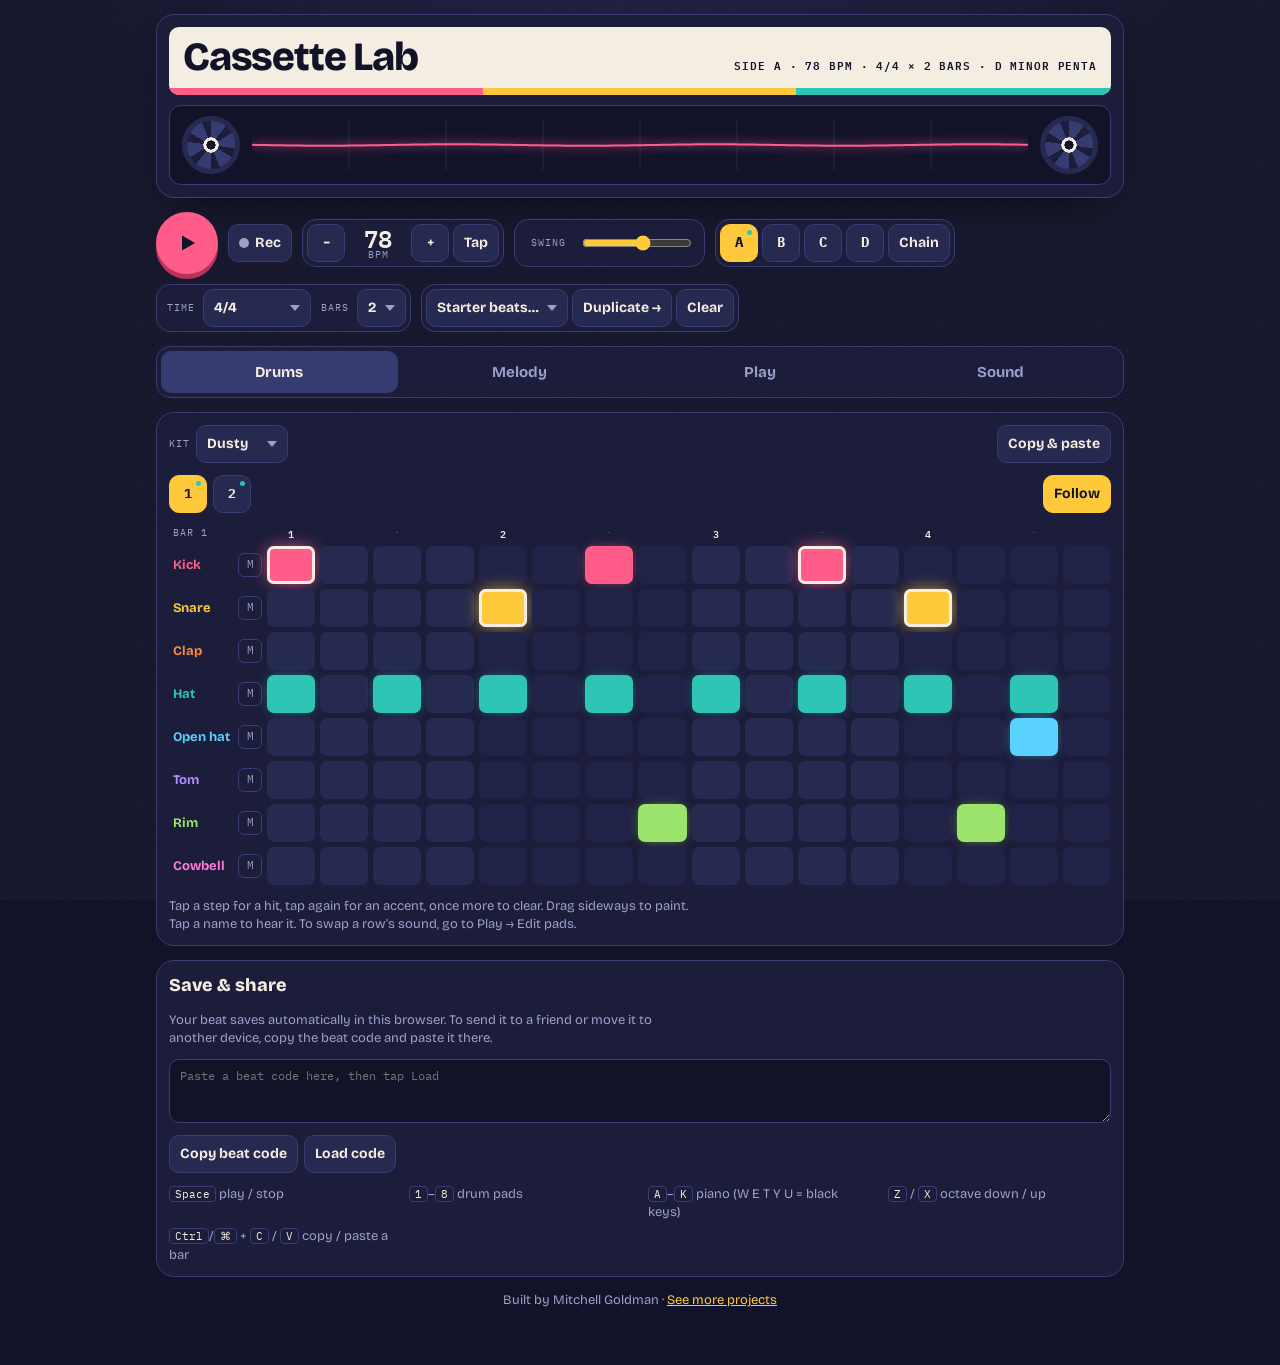
==== commit e97ae50c: "Cassette Lab: copy and paste bars and patterns - Copy & paste panel on the Drums and Melody tabs: co" ====
--- a/cassette-lab/index.html
+++ b/cassette-lab/index.html
@@ -83,6 +83,15 @@
 .barstrip{display:flex;flex-wrap:wrap;gap:6px 10px;align-items:center;justify-content:space-between}
 .barbtn{position:relative;font-family:var(--f-mono);font-size:13px}
 .barbtn.playing{box-shadow:inset 0 -3px 0 var(--hot)}
+.clipbtn{position:relative}
+.clipbtn.has::after{content:"";position:absolute;top:5px;right:5px;width:5px;height:5px;border-radius:50%;background:var(--t3)}
+.clipbtn.has[aria-pressed="true"]::after{background:var(--ink)}
+.clipbar{display:flex;flex-wrap:wrap;gap:8px 14px;align-items:center;background:var(--ink);border:1px solid var(--line);border-radius:12px;padding:10px}
+.clipbar .seg{gap:2px;background:var(--deck);border-radius:12px;padding:2px}
+.clipbar .seg .chip{border-color:transparent;background:transparent}
+.clipbar .seg .chip[aria-pressed="true"]{background:var(--well-hi);color:var(--paper)}
+.cliptext{flex-basis:100%;margin:0;font-size:12px;color:var(--dim)}
+.cliptext b{color:var(--paper);font-weight:700}
 .halves{display:none}
 
 /* Step grids */
@@ -219,7 +228,7 @@
     </div>
     <div class="box">
       <select id="preset" aria-label="Load a starter beat"></select>
-      <button class="chip" id="dup" title="Copy this pattern into the next slot">Copy →</button>
+      <button class="chip" id="dup" title="Duplicate this pattern into the next slot">Duplicate →</button>
       <button class="chip" id="clear">Clear</button>
     </div>
   </section>
@@ -237,7 +246,9 @@
         <label class="cap" for="kit">Kit</label>
         <select id="kit"></select>
       </div>
-    </div>
+      <button class="chip clipbtn" data-cliptoggle aria-pressed="false">Copy &amp; paste</button>
+    </div>
+    <div class="clipbar" data-clip hidden></div>
     <div class="barstrip" data-strip></div>
     <div class="seq" id="drumGrid"></div>
     <p class="hint">Tap a step for a hit, tap again for an accent, once more to clear. Drag sideways to paint. Tap a name to hear it. To swap a row's sound, go to Play → Edit pads.</p>
@@ -250,8 +261,10 @@
         <select id="key" aria-label="Key"></select>
         <select id="scale" aria-label="Scale"></select>
         <button class="mute melmute" id="melMute" aria-pressed="false" title="Mute melody">M</button>
+        <button class="chip clipbtn" data-cliptoggle aria-pressed="false">Copy &amp; paste</button>
       </div>
     </div>
+    <div class="clipbar" data-clip hidden></div>
     <div class="barstrip" data-strip></div>
     <div class="seq" id="melGrid"></div>
     <p class="hint">Every row is a note in your key, so anything you place fits. Outlined rows are the root note. Change the key or scale and the melody follows.</p>
@@ -306,6 +319,7 @@
       <li><kbd>1</kbd>–<kbd>8</kbd> drum pads</li>
       <li><kbd>A</kbd>–<kbd>K</kbd> piano (W E T Y U = black keys)</li>
       <li><kbd>Z</kbd> / <kbd>X</kbd> octave down / up</li>
+      <li><kbd>Ctrl</kbd>/<kbd>⌘</kbd> + <kbd>C</kbd> / <kbd>V</kbd> copy / paste a bar</li>
     </ul>
   </section>
   <p class="hint" style="text-align:center;margin:0 auto">Built by Mitchell Goldman · <a href="../" style="color:var(--sun)">See more projects</a></p>
@@ -634,6 +648,7 @@
     if(multi) w.append(bars); w.append(right);
     w.hidden=!multi&&!mq.matches;
   });
+  renderClip();
 }
 function barHas(P,i){const n=spb(P),a=i*n,b=a+n;return P.d.some(r=>r.slice(a,b).some(Boolean))||P.m.some(r=>r.slice(a,b).some(Boolean));}
 $$('[data-strip]').forEach(w=>w.addEventListener('click',e=>{
@@ -674,6 +689,73 @@
   const msg=sig!==P.sig?`Pattern ${L} is now in ${sig}`:grow?`${L} is ${bars} bars. Bar 1 repeats so you can make variations.`:`${L} is now ${bars} bar${bars>1?'s':''}`;
   renderAll(); save(); toast(msg,()=>{S.pats[S.cur]=old;});
 }
+
+/* ---------- Copy & paste ---------- */
+let clip=null,clipScope='drums',clipOpen=false;
+const SCOPE_NAME={drums:'drums',melody:'melody',both:'drums + melody'};
+const LTR=()=> 'ABCD'[S.cur];
+function barWhere(P){return P.bars>1?`bar ${view.bar+1} of ${LTR()}`:`pattern ${LTR()}`;}
+function renderClip(){
+  const P=cur(),multi=P.bars>1,where=barWhere(P);
+  $$('[data-cliptoggle]').forEach(b=>{b.setAttribute('aria-pressed',clipOpen);b.classList.toggle('has',!!clip);});
+  let html='';
+  if(clipOpen){
+    const seg=['drums','melody','both'].map(sc=>`<button class="chip" data-scope="${sc}" aria-pressed="${sc===clipScope}">${sc==='both'?'Both':sc[0].toUpperCase()+sc.slice(1)}</button>`).join('');
+    const copy=`<button class="chip" data-act="copybar">Copy ${multi?'bar '+(view.bar+1):'bar'}</button>`+(multi?`<button class="chip" data-act="copypat">Copy all ${P.bars} bars</button>`:'');
+    let paste='';
+    if(clip) paste=clip.type==='bar'
+      ?`<button class="chip" data-act="pastebar" aria-pressed="true">Paste into ${where}</button>`+(multi?`<button class="chip" data-act="pasteall">Paste into every bar</button>`:'')
+      :`<button class="chip" data-act="pastepat" aria-pressed="true">Paste over pattern ${LTR()}</button>`;
+    const txt=clip
+      ?`Clipboard: <b>${SCOPE_NAME[clip.scope]}</b> from ${clip.from} (${clip.sig}${clip.type==='pat'?' × '+clip.bars+' bars':''}). Pick any bar or pattern A–D, then paste.`
+      :'Choose what to copy, then copy. Next, pick another bar or pattern (A–D) and paste. Pasting replaces what\'s there, and you can undo it.';
+    html=`<div class="grp seg" role="group" aria-label="What to copy">${seg}</div><div class="grp">${copy}</div><div class="grp">${paste}</div><p class="cliptext">${txt}</p>`;
+  }
+  $$('[data-clip]').forEach(w=>{w.hidden=!clipOpen;if(w._html!==html){w.innerHTML=html;w._html=html;}});
+}
+function copyBar(){
+  const P=cur(),n=spb(P),a=view.bar*n,sc=clipScope;
+  clip={type:'bar',scope:sc,sig:P.sig,bars:1,len:n,from:barWhere(P),
+    d:sc!=='melody'?P.d.map(r=>r.slice(a,a+n)):null, m:sc!=='drums'?P.m.map(r=>r.slice(a,a+n)):null};
+  renderClip(); toast(`Copied ${SCOPE_NAME[sc]} from ${clip.from}`);
+}
+function copyPat(){
+  const P=cur(),sc=clipScope;
+  clip={type:'pat',scope:sc,sig:P.sig,bars:P.bars,len:spb(P),from:`pattern ${LTR()}`,
+    d:sc!=='melody'?clone(P.d):null, m:sc!=='drums'?clone(P.m):null};
+  renderClip(); toast(`Copied ${SCOPE_NAME[sc]} from all ${P.bars} bars of ${LTR()}`);
+}
+function fitSig(){ // an empty pattern takes on the copied time signature
+  const P=cur(); if(!filled(P)&&clip.sig!==P.sig){S.pats[S.cur]=emptyPat(clip.sig,P.bars);return true;} return false;
+}
+function writeBar(P,b,sb){
+  const n=spb(P),a=b*n,cn=clip.len,o=sb*cn;
+  const put=(rows,src)=>rows.forEach((r,i)=>{for(let k=0;k<n;k++)r[a+k]=k<cn?src[i][o+k]:0;});
+  if(clip.d) put(P.d,clip.d); if(clip.m) put(P.m,clip.m);
+}
+function finishPaste(slot,old,msg){
+  if(playing&&curStep>=patLen(cur()))curStep=0;
+  renderAll(); save(); toast(msg,()=>{S.pats[slot]=old;});
+}
+function pasteBar(all){
+  if(!clip) return; const slot=S.cur,old=clone(cur()),adopted=fitSig(),P=cur();
+  const where=barWhere(P);
+  (all?[...Array(P.bars).keys()]:[view.bar]).forEach(b=>writeBar(P,b,0));
+  const fit=!adopted&&clip.sig!==P.sig?` (fit to ${P.sig})`:'';
+  finishPaste(slot,old,`Pasted ${SCOPE_NAME[clip.scope]} into ${all?'every bar of '+LTR():where}${fit}`);
+}
+function pastePat(){
+  if(!clip) return; const slot=S.cur,old=clone(cur());
+  if(clip.scope==='both'){S.pats[slot]={sig:clip.sig,bars:clip.bars,d:clone(clip.d),m:clone(clip.m)};view.bar=0;view.half=0;}
+  else{fitSig();const P=cur();for(let b=0;b<P.bars;b++)writeBar(P,b,b%clip.bars);}
+  finishPaste(slot,old,`Pasted ${SCOPE_NAME[clip.scope]} from ${clip.from} into ${LTR()}`);
+}
+$$('[data-cliptoggle]').forEach(b=>b.addEventListener('click',()=>{clipOpen=!clipOpen;if(clipOpen&&clipScope!=='both'&&(S.tab==='drums'||S.tab==='melody'))clipScope=S.tab;renderClip();}));
+$$('[data-clip]').forEach(w=>w.addEventListener('click',e=>{
+  const b=e.target.closest('button'); if(!b) return;
+  if(b.dataset.scope){clipScope=b.dataset.scope;renderClip();return;}
+  ({copybar:copyBar,copypat:copyPat,pastebar:()=>pasteBar(false),pasteall:()=>pasteBar(true),pastepat:pastePat})[b.dataset.act]?.();
+}));
 
 /* ---------- Pads ---------- */
 let editPads=false,selPad=-1,drag=null;
@@ -899,7 +981,7 @@
   const e=emptyPat(P.sig,P.bars);
   if(S.tab==='drums'){P.d=e.d;what='drums';}else if(S.tab==='melody'){P.m=e.m;what='melody';}else S.pats[slot]=e;
   renderAll();save();toast(`Cleared ${what} in ${'ABCD'[slot]}`,()=>{S.pats[slot]=old;});});
-$$('.tab').forEach(t=>t.addEventListener('click',()=>{S.tab=t.dataset.tab;renderTab();save();}));
+$$('.tab').forEach(t=>t.addEventListener('click',()=>{S.tab=t.dataset.tab;if(clipScope!=='both'&&(S.tab==='drums'||S.tab==='melody'))clipScope=S.tab;renderTab();renderClip();save();}));
 $('#kit').addEventListener('change',e=>{S.kit=e.target.value;applyFx();save();initAudio();playSound(S.lanes[0],ctx.currentTime,.9);playSound(S.lanes[1],ctx.currentTime+.25,.8);});
 $('#key').addEventListener('change',e=>{S.key=+e.target.value;renderAll();save();});
 $('#scale').addEventListener('change',e=>{S.scale=e.target.value;renderAll();save();});
@@ -910,8 +992,15 @@
 const KEYMAP={a:0,w:1,s:2,e:3,d:4,f:5,t:6,g:7,y:8,h:9,u:10,j:11,k:12,o:13,l:14,p:15,';':16};
 const held={};
 window.addEventListener('keydown',e=>{
-  if((e.target.closest&&e.target.closest('input,textarea,select'))||e.metaKey||e.ctrlKey||e.altKey) return;
-  const k=e.key.toLowerCase();
+  const k=e.key.toLowerCase(), inField=e.target.closest&&e.target.closest('input,textarea,select');
+  if((e.metaKey||e.ctrlKey)&&!e.altKey&&(k==='c'||k==='v')&&!inField&&(S.tab==='drums'||S.tab==='melody')&&!String(window.getSelection()||'')){
+    e.preventDefault();
+    if(k==='c'){if(clipScope!=='both')clipScope=S.tab;copyBar();}
+    else if(clip){clip.type==='bar'?pasteBar(false):pastePat();}
+    else toast('Nothing copied yet. Press Ctrl/⌘ + C on a bar first.');
+    return;
+  }
+  if(inField||e.metaKey||e.ctrlKey||e.altKey) return;
   if(k===' '&&!(e.target.closest&&e.target.closest('button'))){e.preventDefault();playing?stop():start();return;}
   if(e.repeat) return;
   if(k>='1'&&k<='8'){livePad(S.padOrder[+k-1]);return;}
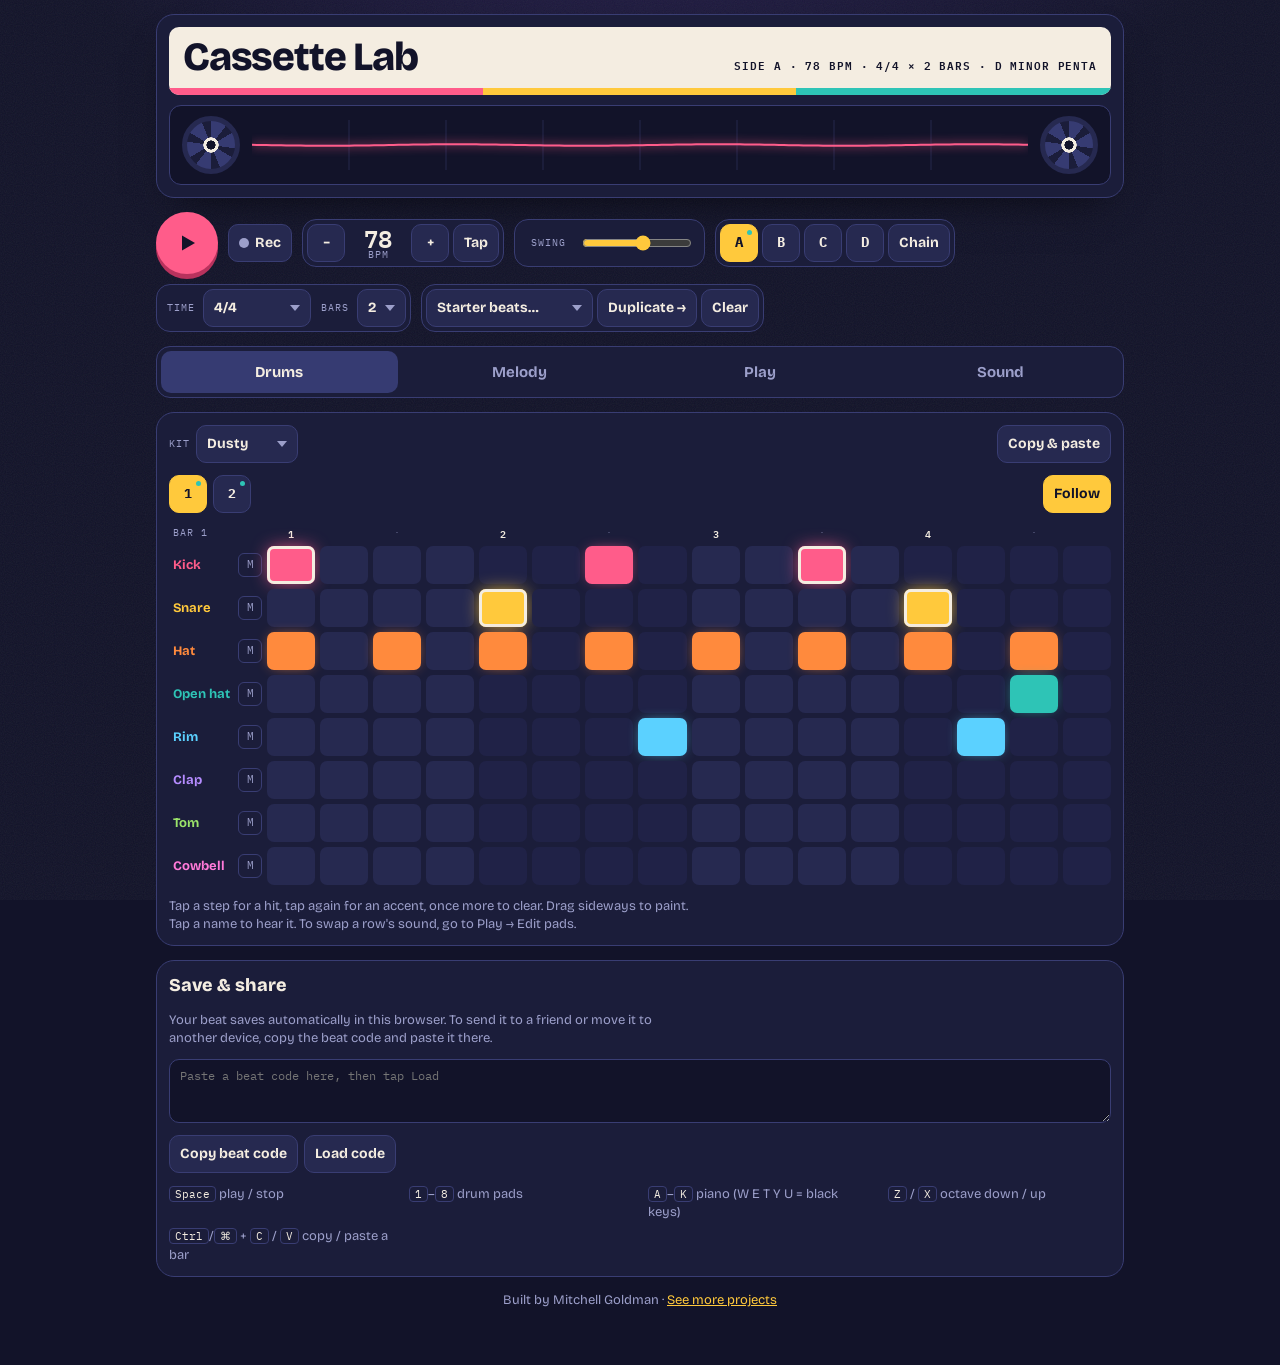
==== commit 9316a466: "Cassette Lab: more instruments, sounds, kits, and starter beats - Two melody parts per pattern, each" ====
--- a/cassette-lab/index.html
+++ b/cassette-lab/index.html
@@ -3,7 +3,7 @@
 <head>
 <meta charset="utf-8">
 <meta name="viewport" content="width=device-width, initial-scale=1, viewport-fit=cover">
-<meta name="description" content="Cassette Lab: a free beat maker in your browser. Multi-bar patterns in 4/4, 3/4, 5/4, 6/8 and 7/8, a 25-sound customizable pad kit, in-key melody grid, piano, effects and starter beats.">
+<meta name="description" content="Cassette Lab: a free beat maker in your browser. 54 synthesized drum and FX sounds, 27 instruments across two melody parts, 27 starter beats from lo-fi to amapiano, multi-bar patterns in five time signatures.">
 <meta property="og:title" content="Cassette Lab">
 <meta property="og:description" content="A free beat maker that runs in your browser. No downloads, no account.">
 <link rel="icon" href="data:image/svg+xml,%3Csvg xmlns='http://www.w3.org/2000/svg' viewBox='0 0 32 32'%3E%3Crect width='32' height='32' rx='7' fill='%23121329'/%3E%3Ccircle cx='10' cy='16' r='5' fill='none' stroke='%23ff5c8a' stroke-width='3'/%3E%3Ccircle cx='22' cy='16' r='5' fill='none' stroke='%23ffc93c' stroke-width='3'/%3E%3C/svg%3E">
@@ -104,6 +104,9 @@
 .mute{flex:none;width:24px;height:24px;border-radius:6px;border:1px solid var(--line);background:transparent;font-family:var(--f-mono);font-size:11px;color:var(--dim);padding:0}
 .mute[aria-pressed="true"]{background:var(--dim);color:var(--ink)}
 .melmute{width:auto;height:38px;padding:0 10px;border-radius:10px}
+.partbtn[aria-pressed="true"]{background:var(--pc);border-color:var(--pc);color:var(--ink)}
+optgroup{font-weight:700;color:var(--dim)}
+option{color:var(--paper);background:var(--deck)}
 .cell{height:38px;border:0;border-radius:7px;padding:0;background:var(--well);transition:transform .08s,filter .08s}
 #melGrid .cell{height:30px}
 .cell.alt{background:var(--well-alt)}
@@ -256,7 +259,10 @@
 
   <section class="panel" id="panel-melody" role="tabpanel" aria-labelledby="tab-melody" hidden>
     <div class="toolbar">
-      <div class="grp" role="group" aria-label="Synth sound" id="synthBtns"></div>
+      <div class="grp">
+        <div class="grp" data-parts role="group" aria-label="Melody part"></div>
+        <select data-inst id="inst1"></select>
+      </div>
       <div class="grp">
         <select id="key" aria-label="Key"></select>
         <select id="scale" aria-label="Scale"></select>
@@ -267,7 +273,7 @@
     <div class="clipbar" data-clip hidden></div>
     <div class="barstrip" data-strip></div>
     <div class="seq" id="melGrid"></div>
-    <p class="hint">Every row is a note in your key, so anything you place fits. Outlined rows are the root note. Change the key or scale and the melody follows.</p>
+    <p class="hint">Two melody parts play together. Use one for chords or a lead and the other for a bassline, each with its own instrument. Every row is a note in your key, so anything you place fits. Outlined rows are the root note.</p>
   </section>
 
   <section class="panel" id="panel-play" role="tabpanel" aria-labelledby="tab-play" hidden>
@@ -292,6 +298,13 @@
     </div>
     <div class="toolbar">
       <div class="grp">
+        <span class="cap">Piano plays</span>
+        <div class="grp" data-parts role="group" aria-label="Melody part"></div>
+        <select data-inst id="inst2"></select>
+      </div>
+    </div>
+    <div class="toolbar">
+      <div class="grp">
         <button class="chip" id="octDown">Oct −</button>
         <span class="cap" id="octLbl">C4</span>
         <button class="chip" id="octUp">Oct +</button>
@@ -331,9 +344,10 @@
 const $=s=>document.querySelector(s), $$=s=>[...document.querySelectorAll(s)];
 const mk=(tag,cls,html)=>{const e=document.createElement(tag);if(cls)e.className=cls;if(html!=null)e.innerHTML=html;return e;};
 const clone=o=>JSON.parse(JSON.stringify(o));
+const cents=r=>1200*Math.log2(r);
 
 /* ---------- Musical constants ---------- */
-const ROWS=10;
+const ROWS=10, PARTS=['m','m2'];
 const SIGS={
   '4/4':{steps:16,groups:[4,4,4,4],label:'4/4'},
   '3/4':{steps:12,groups:[4,4,4],label:'3/4 waltz'},
@@ -342,110 +356,65 @@
   '7/8':{steps:14,groups:[4,4,6],label:'7/8 (2+2+3)'},
 };
 const BAR_OPTS=[1,2,4,8];
-const GI={}; // per signature: info for each step inside a bar
+const GI={};
 Object.entries(SIGS).forEach(([k,sg])=>{const a=[];sg.groups.forEach((n,g)=>{for(let i=0;i<n;i++)a.push({g,start:i===0,off:i});});GI[k]=a;});
 const spb=p=>SIGS[p.sig].steps;
 const patLen=p=>spb(p)*p.bars;
 const SCALES={'Minor penta':[0,3,5,7,10],'Major penta':[0,2,4,7,9],'Blues':[0,3,5,6,7,10],'Minor':[0,2,3,5,7,8,10],'Major':[0,2,4,5,7,9,11],'Dorian':[0,2,3,5,7,9,10]};
 const NN=['C','C♯','D','E♭','E','F','F♯','G','A♭','A','B♭','B'];
+
+/* Melody instruments. w: oscillators [type, detune cents, level]; fm: [ratio, index, decay]; vib: [rate, cents, delay];
+   form: vowel formants [freq, Q, gain]; fa: filter attack; breath: noise level; len: note length in steps. */
+const IGROUPS=['Bass','Keys','Leads','Pads & strings','Mallets & plucks'];
 const SYN={
-  bass:{name:'Bass',oct:36,w:[['sawtooth',0,.6],['sine',-1200,.9]],cut:380,env:1500,q:7,fd:.16,a:.004,d:.22,s:.55,r:.08,g:.45,len:.9},
-  pluck:{name:'Pluck',oct:60,w:[['square',0,.45],['sawtooth',7,.4]],cut:650,env:4200,q:3,fd:.13,a:.002,d:.3,s:0,r:.2,g:.2,len:.9},
-  keys:{name:'Keys',oct:60,w:[['sine',0,.8],['triangle',1200,.22],['sine',-1200,.25]],cut:2600,env:1600,q:1,fd:.4,a:.004,d:1,s:.25,r:.35,g:.3,len:1.8},
-  pad:{name:'Pad',oct:48,w:[['sawtooth',-10,.4],['sawtooth',10,.4],['triangle',1200,.2]],cut:900,env:900,q:2,fd:.9,a:.25,d:.6,s:.7,r:.9,g:.15,len:3.5},
+  sub:{name:'Sub bass',grp:0,oct:36,w:[['sine',0,1],['triangle',0,.12]],cut:1800,env:0,q:0,fd:.1,a:.006,d:.3,s:.85,r:.12,vol:0.275,len:.95},
+  bass:{name:'Synth bass',grp:0,oct:36,w:[['sawtooth',0,.6],['sine',-1200,.9]],cut:380,env:1500,q:7,fd:.16,a:.004,d:.22,s:.55,r:.08,vol:.45,len:.9},
+  acid:{name:'Acid bass',grp:0,oct:36,w:[['sawtooth',0,.8]],cut:260,env:3400,q:15,fd:.11,a:.002,d:.18,s:.35,r:.05,vol:0.512,len:.6},
+  reese:{name:'Reese bass',grp:0,oct:36,w:[['sawtooth',-18,.5],['sawtooth',18,.5],['sine',-1200,.5]],cut:520,env:500,q:2,fd:.4,a:.01,d:.4,s:.85,r:.12,vol:.3,len:1.1,vib:[.6,10,0]},
+  pickbass:{name:'Picked bass',grp:0,oct:36,w:[['square',0,.35],['sawtooth',0,.4]],cut:500,env:2400,q:4,fd:.08,a:.002,d:.25,s:.25,r:.06,vol:0.608,len:.8},
+  upright:{name:'Upright bass',grp:0,oct:36,w:[['triangle',0,.9],['sine',1200,.15]],cut:900,env:700,q:1,fd:.1,a:.008,d:.45,s:.2,r:.1,vol:.6,len:1},
+  keys:{name:'Soft keys',grp:1,oct:60,w:[['sine',0,.8],['triangle',1200,.22],['sine',-1200,.25]],cut:2600,env:1600,q:1,fd:.4,a:.004,d:1,s:.25,r:.35,vol:.3,len:1.8},
+  ep:{name:'Electric piano',grp:1,oct:60,w:[['sine',0,.9],['sine',1200,.08]],fm:[1,2.6,.35],cut:5000,env:0,q:0,fd:.3,a:.002,d:1.3,s:.18,r:.35,vol:.3,len:2},
+  organ:{name:'Organ',grp:1,oct:60,w:[['sine',-1200,.35],['sine',0,.6],['sine',1200,.35],['sine',cents(3),.22],['sine',2400,.14]],cut:7000,env:0,q:0,fd:.1,a:.008,d:.1,s:1,r:.07,vol:.14,len:1,vib:[6.2,7,0]},
+  clav:{name:'Clav',grp:1,oct:48,w:[['square',0,.4],['sawtooth',0,.4]],cut:1100,env:3200,q:6,fd:.07,a:.001,d:.3,s:.08,r:.05,vol:0.408,len:.7},
+  pluck:{name:'Pluck',grp:2,oct:60,w:[['square',0,.45],['sawtooth',7,.4]],cut:650,env:4200,q:3,fd:.13,a:.002,d:.3,s:0,r:.2,vol:0.4,len:.9},
+  lead:{name:'Saw lead',grp:2,oct:60,w:[['sawtooth',-7,.45],['sawtooth',7,.45],['square',-1200,.25]],cut:2200,env:2200,q:2,fd:.2,a:.01,d:.3,s:.7,r:.15,vol:0.286,len:1,vib:[5.5,14,.18]},
+  chip:{name:'Chip lead',grp:2,oct:60,w:[['square',0,.6]],cut:9000,env:0,q:0,fd:.1,a:.001,d:.05,s:.9,r:.03,vol:0.17,len:.8},
+  flute:{name:'Flute',grp:2,oct:72,w:[['sine',0,.9],['triangle',1200,.08]],breath:.3,cut:3500,env:0,q:0,fd:.1,a:.06,d:.2,s:.85,r:.12,vol:0.195,len:1.4,vib:[5,12,.22]},
+  brass:{name:'Brass',grp:2,oct:60,w:[['sawtooth',-6,.45],['sawtooth',6,.45]],cut:450,env:2600,fa:.07,q:1.5,fd:.5,a:.03,d:.3,s:.8,r:.15,vol:0.3,len:1.4,vib:[5,6,.3]},
+  pad:{name:'Warm pad',grp:3,oct:48,w:[['sawtooth',-10,.4],['sawtooth',10,.4],['triangle',1200,.2]],cut:900,env:900,q:2,fd:.9,a:.25,d:.6,s:.7,r:.9,vol:0.255,len:3.5},
+  strings:{name:'Strings',grp:3,oct:60,w:[['sawtooth',-12,.35],['sawtooth',0,.35],['sawtooth',12,.35],['sawtooth',-1200,.2]],cut:1900,env:700,fa:.35,q:.5,fd:.8,a:.32,d:.5,s:.85,r:.8,vol:0.275,len:3,vib:[5.5,9,.3]},
+  choir:{name:'Choir',grp:3,oct:60,w:[['sawtooth',-8,.5],['sawtooth',8,.5]],form:[[800,7,1],[1150,8,.6],[2900,10,.25]],a:.3,d:.4,s:.9,r:.7,vol:0.77,len:3,vib:[5,10,.2]},
+  glass:{name:'Glass pad',grp:3,oct:72,w:[['sine',0,.8],['sine',1200,.15]],fm:[3.01,1.4,2],cut:6000,env:0,q:0,fd:.1,a:.4,d:.8,s:.7,r:1.2,vol:.22,len:3.5},
+  bell:{name:'Bell',grp:4,oct:72,w:[['sine',0,.9]],fm:[3.5,4,.9],cut:8000,env:0,q:0,fd:.1,a:.001,d:1.8,s:0,r:1,vol:.2,len:2},
+  marimba:{name:'Marimba',grp:4,oct:60,w:[['sine',0,1]],fm:[4,2.2,.05],cut:6000,env:0,q:0,fd:.1,a:.001,d:.45,s:0,r:.2,vol:.45,len:1},
+  vibes:{name:'Vibraphone',grp:4,oct:60,w:[['sine',0,1]],fm:[4,.6,.3],cut:6000,env:0,q:0,fd:.1,a:.002,d:2.2,s:0,r:.5,vol:0.208,len:2.5,vib:[5.5,4,0]},
+  kalimba:{name:'Kalimba',grp:4,oct:72,w:[['sine',0,1]],fm:[5.4,1.6,.06],cut:6000,env:0,q:0,fd:.1,a:.001,d:.6,s:0,r:.3,vol:.38,len:1.2},
+  musicbox:{name:'Music box',grp:4,oct:84,w:[['sine',0,1]],fm:[7,1,.05],cut:9000,env:0,q:0,fd:.1,a:.001,d:1.2,s:0,r:.4,vol:.22,len:2},
+  steel:{name:'Steel drum',grp:4,oct:60,w:[['sine',0,.9],['sine',1200,.25]],fm:[2.5,1.8,.12],cut:6000,env:0,q:0,fd:.1,a:.002,d:.7,s:0,r:.25,vol:.3,len:1.2},
+  guitar:{name:'Nylon guitar',grp:4,oct:48,w:[['triangle',0,.8],['sawtooth',0,.22]],cut:1300,env:2600,q:1,fd:.14,a:.002,d:.9,s:0,r:.2,vol:.32,len:1.6},
+  cowbell:{name:'Tuned cowbell',grp:4,oct:60,w:[['square',0,.5],['square',cents(1.48),.5]],cut:2200,env:1800,q:3,fd:.1,a:.001,d:.28,s:0,r:.1,vol:0.36,len:.8},
 };
-const KITS={Punchy:{t:1,dec:1,tone:16000},Dusty:{t:.88,dec:.85,tone:3400},Crispy:{t:1.12,dec:.8,tone:20000}};
+const KITS={
+  Punchy:{t:1,dec:1,tone:16000}, Dusty:{t:.88,dec:.85,tone:3400}, Crispy:{t:1.12,dec:.8,tone:20000},
+  Vinyl:{t:.82,dec:.9,tone:2400}, 'Big room':{t:.95,dec:1.35,tone:18000}, Tight:{t:1.05,dec:.6,tone:14000},
+  Deep:{t:.78,dec:1.15,tone:7000}, '8-bit':{t:1,dec:.8,tone:9000,crush:5},
+};
 const DEF_LANES=['kick','snare','clap','chh','ohh','tom','rim','perc'];
 const DEF_ORDER=[0,1,2,3,4,5,6,7];
 
-/* ---------- State ---------- */
-const emptyPat=(sig='4/4',bars=1)=>{const n=SIGS[sig].steps*bars;return {sig,bars,d:Array.from({length:8},()=>Array(n).fill(0)),m:Array.from({length:ROWS},()=>Array(n).fill(0))};};
-const tile=(str,n)=>Array.from({length:n},(_,i)=>{const c=str[i%str.length];return c==='X'?2:c==='x'?1:0;});
-const PRESETS={
-  'Lo-fi study':{bpm:78,swing:34,kit:'Dusty',synth:'keys',key:2,scale:'Minor penta',sig:'4/4',bars:2,
-    d:{kick:'X.....x...X.....',snare:'....X.......X...',chh:'x.x.x.x.x.x.x.x.',ohh:'..............x.',rim:'.......x.....x..'},
-    m:{0:[5,7],3:[4],6:[3],8:[2,4],11:[3],14:[1],16:[6],19:[5],22:[4],24:[3,5],27:[2],30:[0]}},
-  'Boom bap':{bpm:90,swing:22,kit:'Punchy',synth:'bass',key:0,scale:'Minor penta',sig:'4/4',bars:1,
-    d:{kick:'X......x..X.....',snare:'....X.......X...',clap:'............x...',chh:'x.x.x.x.x.x.x.xx',ohh:'..........x.....',rim:'..x.......x.....'},
-    m:{0:[0],7:[0],10:[2],11:[3],14:[4]}},
-  'Trap':{bpm:140,swing:0,kit:'Punchy',synth:'bass',key:5,scale:'Minor penta',sig:'4/4',bars:1,
-    d:{kick:'X......X..x.....',snare:'........X.......',clap:'........X.......',chh:'x.x.x.x.x.xxxxx.',tom:'..............x.',perc:'.....x..........'},
-    m:{0:[0],7:[0],10:[2],12:[3],14:[1]}},
-  'House':{bpm:124,swing:8,kit:'Crispy',synth:'pluck',key:9,scale:'Minor',sig:'4/4',bars:1,
-    d:{kick:'X...X...X...X...',clap:'....X.......X...',chh:'xx.xxx.xxx.xxx.x',ohh:'..x...x...x...x.',perc:'...........x....'},
-    m:{2:[0,2,4],6:[0,2,4],10:[1,3,5],14:[1,3,5]}},
-  'Dembow':{bpm:96,swing:0,kit:'Punchy',synth:'pluck',key:9,scale:'Minor',sig:'4/4',bars:1,
-    d:{kick:'X...X...X...X...',chh:'x.x.x.x.x.x.x.x.',tom:'..............xx',rim:'...x..x....x..x.'},
-    m:{0:[4],3:[4],6:[3],8:[2],11:[2],14:[1]}},
-  'Afro 6/8':{bpm:100,swing:0,kit:'Crispy',synth:'pluck',key:9,scale:'Minor',sig:'6/8',bars:2,
-    d:{kick:'X.......x...X.......x...',snare:'......X...........X.....',chh:'x.x.x.x.x.x.x.x.x.x.x.x.',tom:'......................x.',perc:'X...x...x.x...x...x...x.'},
-    m:{0:[4],4:[3],8:[2],12:[4],16:[5],20:[3]}},
-  'Odd 7/8':{bpm:104,swing:0,kit:'Punchy',synth:'bass',key:4,scale:'Minor penta',sig:'7/8',bars:1,
-    d:{kick:'X.......x.....',snare:'....X.....X...',chh:'x.x.x.x.x.x.x.',rim:'.......x....x.'},
-    m:{0:[0],8:[2],10:[1],12:[3]}},
-  'Waltz 3/4':{bpm:84,swing:12,kit:'Dusty',synth:'keys',key:7,scale:'Major',sig:'3/4',bars:2,
-    d:{kick:'X...........',snare:'....x...x...',chh:'x.x.x.x.x.x.',rim:'..........x.'},
-    m:{0:[0,2,4],4:[2],8:[4],12:[1,3,5],16:[3],20:[5]}},
-  'Blank page':{blank:true},
-};
-const DEF=()=>({bpm:90,swing:0,kit:'Punchy',synth:'bass',key:0,scale:'Minor penta',cur:0,chain:false,tab:'drums',oct:0,
-  pats:[emptyPat(),emptyPat(),emptyPat(),emptyPat()],mutes:Array(8).fill(false),melMute:false,
-  lanes:DEF_LANES.slice(),padOrder:DEF_ORDER.slice(),
-  fx:{cutoff:1,drive:.15,delay:.12,verb:.18,drums:.9,synth:.75,master:.85}});
-
-let S=DEF(), rec=false;
-const cur=()=>S.pats[S.cur];
-const laneUsed=l=>S.pats.some(p=>p.d[l].some(Boolean));
-
-function applyPreset(name,slot){
-  const P=PRESETS[name]; if(!P) return;
-  if(P.blank){const o=S.pats[slot];S.pats[slot]=emptyPat(o.sig,o.bars);return;}
-  Object.assign(S,{bpm:P.bpm,swing:P.swing,kit:P.kit,synth:P.synth,key:P.key,scale:P.scale});
-  const needed=Object.keys(P.d);
-  // Make sure every sound the beat needs has a drum row, replacing rows the beat doesn't use (empty ones first).
-  needed.forEach(id=>{
-    if(S.lanes.includes(id)) return;
-    let li=S.lanes.findIndex((l,i)=>!needed.includes(l)&&!laneUsed(i));
-    if(li<0) li=S.lanes.findIndex(l=>!needed.includes(l));
-    S.lanes[li]=id;
-  });
-  const pat=emptyPat(P.sig,P.bars), n=patLen(pat);
-  needed.forEach(id=>{pat.d[S.lanes.indexOf(id)]=tile(P.d[id],n);});
-  Object.entries(P.m).forEach(([s,rows])=>rows.forEach(r=>{if(r<ROWS&&+s<n)pat.m[r][+s]=1;}));
-  S.pats[slot]=pat;
-}
-function fitRow(r,n){const a=Array(n).fill(0);if(Array.isArray(r))for(let i=0;i<n&&i<r.length;i++){const v=+r[i];a[i]=v===2?2:v?1:0;}return a;}
-function sane(o){
-  if(!o||typeof o!=='object'||!Array.isArray(o.pats)||o.pats.length!==4) return null;
-  const out=Object.assign(DEF(),o); out.fx=Object.assign(DEF().fx,o.fx||{});
-  const pats=[];
-  for(const p of o.pats){
-    if(!p||!Array.isArray(p.d)||p.d.length!==8||!Array.isArray(p.m)||p.m.length!==ROWS) return null;
-    const sig=SIGS[p.sig]?p.sig:'4/4', bars=BAR_OPTS.includes(+p.bars)?+p.bars:1, n=SIGS[sig].steps*bars;
-    pats.push({sig,bars,d:p.d.map(r=>fitRow(r,n)),m:p.m.map(r=>fitRow(r,n))});
-  }
-  out.pats=pats;
-  out.lanes=(Array.isArray(o.lanes)&&o.lanes.length===8?o.lanes:DEF_LANES).map((id,i)=>SOUNDS[id]?id:DEF_LANES[i]);
-  const po=Array.isArray(o.padOrder)?o.padOrder.map(Number):[];
-  out.padOrder=po.length===8&&DEF_ORDER.every(i=>po.includes(i))?po:DEF_ORDER.slice();
-  out.mutes=Array.isArray(o.mutes)&&o.mutes.length===8?o.mutes.map(Boolean):Array(8).fill(false);
-  if(!SYN[out.synth]) out.synth='bass'; if(!SCALES[out.scale]) out.scale='Minor penta'; if(!KITS[out.kit]) out.kit='Punchy';
-  out.bpm=Math.min(200,Math.max(50,+out.bpm||90)); out.cur=((+out.cur||0)%4+4)%4; out.key=((+out.key||0)%12+12)%12;
-  out.oct=Math.max(-2,Math.min(2,+out.oct||0));
-  return out;
-}
-
 /* ---------- Audio ---------- */
-let ctx,noiseBuf,drumBus,drumTone,drumVol,synthBus,synthVol,pre,drive,filt,dsend,delay,dfb,dfilt,vsend,conv,master,comp,analyser,ohhG=null,tbuf;
+let ctx,noiseBuf,drumBus,drumCrush,drumTone,drumVol,synthBus,synthVol,pre,drive,filt,dsend,delay,dfb,dfilt,vsend,conv,master,comp,analyser,ohhG=null,tbuf;
 function curve(k){const n=2048,c=new Float32Array(n);for(let i=0;i<n;i++){const x=i/(n-1)*2-1;c[i]=(1+k)*x/(1+k*Math.abs(x));}return c;}
+function stairs(bits){const n=4096,c=new Float32Array(n),l=Math.pow(2,bits)/2;for(let i=0;i<n;i++){const x=i/(n-1)*2-1;c[i]=Math.round(x*l)/l;}return c;}
 function impulse(sec){const n=Math.floor(ctx.sampleRate*sec),b=ctx.createBuffer(2,n,ctx.sampleRate);for(let ch=0;ch<2;ch++){const d=b.getChannelData(ch);for(let i=0;i<n;i++)d[i]=(Math.random()*2-1)*Math.pow(1-i/n,3);}return b;}
 function initAudio(){
-  if(ctx){ if(ctx.state!=='running') ctx.resume(); return; }
+  if(ctx){ if(ctx.state!=='running'&&ctx.resume) ctx.resume(); return; }
   ctx=new (window.AudioContext||window.webkitAudioContext)();
   noiseBuf=ctx.createBuffer(1,ctx.sampleRate,ctx.sampleRate); const nd=noiseBuf.getChannelData(0); for(let i=0;i<nd.length;i++) nd[i]=Math.random()*2-1;
   pre=ctx.createGain();
-  drumBus=ctx.createGain(); drumTone=ctx.createBiquadFilter(); drumTone.type='lowpass'; drumVol=ctx.createGain();
-  drumBus.connect(drumTone); drumTone.connect(drumVol); drumVol.connect(pre);
+  drumBus=ctx.createGain(); drumCrush=ctx.createWaveShaper(); drumTone=ctx.createBiquadFilter(); drumTone.type='lowpass'; drumVol=ctx.createGain();
+  drumBus.connect(drumCrush); drumCrush.connect(drumTone); drumTone.connect(drumVol); drumVol.connect(pre);
   synthBus=ctx.createGain(); synthVol=ctx.createGain(); synthBus.connect(synthVol); synthVol.connect(pre);
   drive=ctx.createWaveShaper(); drive.oversample='2x';
   filt=ctx.createBiquadFilter(); filt.type='lowpass'; filt.Q.value=.8;
@@ -460,14 +429,15 @@
 }
 const cutHz=v=>200*Math.pow(100,v);
 function applyFx(now){
-  if(!ctx) return; const f=S.fx, t=ctx.currentTime, tc=now?.001:.03;
+  if(!ctx||!filt) return; const f=S.fx, t=ctx.currentTime, tc=now?.001:.03, K=KITS[S.kit];
   filt.frequency.setTargetAtTime(cutHz(f.cutoff),t,tc);
   drive.curve=curve(f.drive*40); pre.gain.setTargetAtTime(1/(1+f.drive*1.6),t,tc);
   dsend.gain.setTargetAtTime(f.delay*.7,t,tc); dfb.gain.setTargetAtTime(.25+f.delay*.35,t,tc);
   delay.delayTime.setTargetAtTime(Math.min(1.9,stepDur()*3),t,.05);
   vsend.gain.setTargetAtTime(f.verb*.9,t,tc);
   drumVol.gain.setTargetAtTime(f.drums,t,tc); synthVol.gain.setTargetAtTime(f.synth,t,tc); master.gain.setTargetAtTime(f.master,t,tc);
-  drumTone.frequency.setTargetAtTime(KITS[S.kit].tone,t,tc);
+  drumTone.frequency.setTargetAtTime(K.tone,t,tc);
+  drumCrush.curve=K.crush?stairs(K.crush):null;
 }
 const stepDur=()=>60/S.bpm/4;
 const mHz=m=>440*Math.pow(2,(m-69)/12);
@@ -477,64 +447,302 @@
 function nz(t,type,freq,q,peak,dec,att=.001){const s=ctx.createBufferSource();s.buffer=noiseBuf;const f=ctx.createBiquadFilter();f.type=type;f.frequency.value=freq;if(q)f.Q.value=q;const g=g0(t);env(g,t,peak,dec,att);s.connect(f);f.connect(g);s.start(t);s.stop(t+att+dec+.05);return g;}
 function tn(t,type,f0,f1,fdur,peak,dec){const o=ctx.createOscillator();o.type=type;o.frequency.setValueAtTime(f0,t);if(f1)o.frequency.exponentialRampToValueAtTime(f1,t+fdur);const g=g0(t);env(g,t,peak,dec,.003);o.connect(g);o.start(t);o.stop(t+dec+.06);return g;}
 function metal(t,freqs,hp,peak,dec){const f=ctx.createBiquadFilter();f.type='highpass';f.frequency.value=hp;const g=g0(t);env(g,t,peak,dec);f.connect(g);freqs.forEach(fr=>{const o=ctx.createOscillator();o.type='square';o.frequency.value=fr;o.connect(f);o.start(t);o.stop(t+dec+.06);});return g;}
+function sweep(t,from,to,dur,peak,shape){ // band-passed noise sweep, for risers and downlifters
+  const s=ctx.createBufferSource();s.buffer=noiseBuf;s.loop=true;const f=ctx.createBiquadFilter();f.type='bandpass';f.Q.value=2.5;
+  f.frequency.setValueAtTime(from,t);f.frequency.exponentialRampToValueAtTime(to,t+dur);
+  const g=g0(t); if(shape==='up'){g.gain.exponentialRampToValueAtTime(peak,t+dur);g.gain.exponentialRampToValueAtTime(.0001,t+dur+.04);}
+  else{g.gain.exponentialRampToValueAtTime(peak,t+.02);g.gain.exponentialRampToValueAtTime(.0001,t+dur);}
+  s.connect(f);f.connect(g);s.start(t);s.stop(t+dur+.1);
+}
+function chordStab(t,v,D,ivs,type,dec,fa){ // short chord in the song's key
+  const root=60+S.key-(S.key>5?12:0);
+  const f=ctx.createBiquadFilter();f.type='lowpass';f.Q.value=2;
+  if(fa){f.frequency.setValueAtTime(500,t);f.frequency.linearRampToValueAtTime(3800,t+fa);f.frequency.setTargetAtTime(1200,t+fa,.1);}
+  else{f.frequency.setValueAtTime(4200,t);f.frequency.setTargetAtTime(700,t+.005,.06);}
+  const g=g0(t);env(g,t,v,dec*D,.004);f.connect(g);
+  ivs.forEach(iv=>[-9,9].forEach(dt=>{const o=ctx.createOscillator();o.type=type;o.frequency.value=mHz(root+iv);o.detune.value=dt;o.connect(f);o.start(t);o.stop(t+dec*D+.15);}));
+}
+function triad(){const sc=SCALES[S.scale];return [0,sc.includes(3)?3:4,sc.includes(7)?7:6];}
+function formantHit(t,v,src,freq,forms,dec){
+  const g=g0(t);env(g,t,v,dec,.01);
+  let o;
+  if(src==='noise'){o=ctx.createBufferSource();o.buffer=noiseBuf;}else{o=ctx.createOscillator();o.type='sawtooth';o.frequency.setValueAtTime(freq*1.06,t);o.frequency.exponentialRampToValueAtTime(freq,t+.05);}
+  forms.forEach(([ff,q,gg])=>{const b=ctx.createBiquadFilter();b.type='bandpass';b.frequency.value=ff;b.Q.value=q;const bg=ctx.createGain();bg.gain.value=gg;o.connect(b);b.connect(bg);bg.connect(g);});
+  o.start(t);o.stop(t+dec+.1);
+}
 const CYM=[205,304,370,523,540,800];
 
-/* Sound library. Every sound is synthesized live; T = kit tuning, D = kit decay. */
-const GROUPS=['Kicks','Snares & claps','Hats & cymbals','Toms & percussion','Musical & FX'];
+/* Drum & FX library. Every sound is synthesized live; T = kit tuning, D = kit decay. */
+const GROUPS=['Kicks','Snares & claps','Hats & cymbals','Toms & percussion','In key','FX'];
 const SOUNDS={
   kick:{name:'Kick',g:0,f:(t,v,T,D)=>{tn(t,'sine',165*T,44*T,.12,v,.5*D);nz(t,'lowpass',2500,0,v*.25,.012);}},
   thump:{name:'Lo-fi kick',g:0,f:(t,v,T,D)=>{tn(t,'sine',120*T,48*T,.07,v,.26*D);nz(t,'lowpass',900,0,v*.18,.015);}},
-  k808:{name:'808',note:'in key',g:0,f:(t,v,T,D)=>{const f=mHz(36+S.key);tn(t,'sine',f*2.6,f,.06,v,1.3*D);tn(t,'triangle',f*2.6,f,.06,v*.16,.6*D);}},
+  hardkick:{name:'Techno kick',g:0,f:(t,v,T,D)=>{tn(t,'sine',210*T,45*T,.09,v*1.05,.45*D);tn(t,'square',90*T,40*T,.06,v*.12,.12);nz(t,'highpass',3000,0,v*.3,.006);}},
+  deepkick:{name:'Deep kick',g:0,f:(t,v,T,D)=>{tn(t,'sine',120*T,36*T,.2,v,.9*D);}},
+  k808:{name:'808',note:'Plays the root of your key',g:0,f:(t,v,T,D)=>{const f=mHz(36+S.key);tn(t,'sine',f*2.6,f,.06,v,1.3*D);tn(t,'triangle',f*2.6,f,.06,v*.16,.6*D);}},
   snare:{name:'Snare',g:1,f:(t,v,T,D)=>{tn(t,'triangle',200*T,140*T,.08,v*.5,.12*D);nz(t,'highpass',1300*T,0,v*.6,.19*D);}},
   lofisnare:{name:'Dusty snare',g:1,f:(t,v,T,D)=>{tn(t,'triangle',185*T,150*T,.06,v*.45,.1*D);nz(t,'bandpass',1700*T,.7,v*.75,.24*D);}},
-  clap:{name:'Clap',g:1,f:(t,v,T,D)=>{const s=ctx.createBufferSource();s.buffer=noiseBuf;const f=ctx.createBiquadFilter();f.type='bandpass';f.frequency.value=1250*T;f.Q.value=.9;const g=g0(t);
-    for(let i=0;i<3;i++){const tt=t+i*.011;g.gain.setValueAtTime(v*.8,tt);g.gain.exponentialRampToValueAtTime(v*.12,tt+.009);}
-    const tt=t+.033;g.gain.setValueAtTime(v*.7,tt);g.gain.exponentialRampToValueAtTime(.0001,tt+.22*D);s.connect(f);f.connect(g);s.start(t);s.stop(tt+.3);}},
+  trapsnare:{name:'Trap snare',g:1,f:(t,v,T,D)=>{tn(t,'triangle',240*T,180*T,.05,v*.5,.1*D);nz(t,'highpass',2000*T,0,v*.7,.14*D);nz(t,'bandpass',5000,1,v*.3,.05);}},
+  piccolo:{name:'Piccolo snare',g:1,f:(t,v,T,D)=>{tn(t,'triangle',330*T,260*T,.04,v*.45,.08*D);nz(t,'highpass',3000*T,0,v*.55,.1*D);}},
+  brush:{name:'Brush',g:1,f:(t,v,T,D)=>{nz(t,'bandpass',3500*T,.6,v*.4,.18*D,.03);}},
+  clap:{name:'Clap',g:1,f:(t,v,T,D)=>clapFn(t,v,T,D,1250,.22)},
+  bigclap:{name:'Big clap',g:1,f:(t,v,T,D)=>clapFn(t,v,T,D,1050,.55)},
   snap:{name:'Snap',g:1,f:(t,v,T,D)=>{nz(t,'bandpass',2600*T,2,v*.95,.07);tn(t,'triangle',1900*T,0,0,v*.2,.02);}},
   rim:{name:'Rim',g:1,f:(t,v,T,D)=>{tn(t,'triangle',1750*T,0,0,v*.45,.035);nz(t,'bandpass',3200,2,v*.3,.02);}},
   chh:{name:'Hat',g:2,f:(t,v,T,D)=>{nz(t,'highpass',7800*T,0,v*.38,.045*D);}},
+  traphat:{name:'Trap hat',g:2,f:(t,v,T,D)=>{nz(t,'highpass',10000*T,0,v*.42,.028*D);}},
+  pedalhat:{name:'Pedal hat',g:2,f:(t,v,T,D)=>{nz(t,'highpass',6500*T,0,v*.25,.03,.004);nz(t,'bandpass',9000,1,v*.12,.02);}},
   ohh:{name:'Open hat',g:2,f:(t,v,T,D)=>nz(t,'highpass',7200*T,0,v*.32,.32*D)},
   shaker:{name:'Shaker',g:2,f:(t,v,T,D)=>{nz(t,'highpass',6000*T,0,v*.3,.07*D,.02);}},
   tamb:{name:'Tambourine',g:2,f:(t,v,T,D)=>{nz(t,'highpass',7500*T,0,v*.3,.05);nz(t+.028,'highpass',7000*T,0,v*.28,.22*D);metal(t,[2900,4100,5300].map(x=>x*T),6000,v*.05,.2*D);}},
   crash:{name:'Crash',g:2,f:(t,v,T,D)=>{metal(t,CYM.map(x=>x*1.7*T),5000,v*.12,1.4*D);nz(t,'highpass',4500*T,0,v*.3,1.6*D);}},
-  ride:{name:'Ride',g:2,f:(t,v,T,D)=>{metal(t,CYM.map(x=>x*2.3*T),7000,v*.09,.9*D);nz(t,'highpass',9000,0,v*.12,.5*D);}},
+  ride:{name:'Ride',g:2,f:(t,v,T,D)=>{metal(t,CYM.map(x=>x*2.3*T),7000,v*.12,.9*D);nz(t,'highpass',9000,0,v*.16,.5*D);}},
+  china:{name:'China',g:2,f:(t,v,T,D)=>{metal(t,CYM.map(x=>x*1.3*T),3500,v*.14,1.1*D);nz(t,'bandpass',4000*T,.7,v*.25,.9*D);}},
+  splash:{name:'Splash',g:2,f:(t,v,T,D)=>{metal(t,CYM.map(x=>x*2.6*T),6500,v*.1,.5*D);nz(t,'highpass',6000*T,0,v*.25,.55*D);}},
   tom:{name:'Tom',g:3,f:(t,v,T,D)=>{tn(t,'sine',150*T,92*T,.22,v*.75,.32*D);}},
   lotom:{name:'Low tom',g:3,f:(t,v,T,D)=>{tn(t,'sine',105*T,68*T,.25,v*.8,.42*D);}},
   hitom:{name:'High tom',g:3,f:(t,v,T,D)=>{tn(t,'sine',235*T,170*T,.18,v*.7,.26*D);}},
   conga:{name:'Conga',g:3,f:(t,v,T,D)=>{tn(t,'sine',390*T,330*T,.04,v*.7,.2*D);nz(t,'bandpass',2200,1.5,v*.18,.01);}},
+  bongo:{name:'Bongo',g:3,f:(t,v,T,D)=>{tn(t,'sine',540*T,440*T,.03,v*.6,.12*D);nz(t,'bandpass',3000,1.5,v*.15,.008);}},
+  timbale:{name:'Timbale',g:3,f:(t,v,T,D)=>{tn(t,'triangle',620*T,560*T,.05,v*.45,.3*D);nz(t,'bandpass',2500*T,2,v*.25,.1*D);}},
+  taiko:{name:'Taiko',g:3,f:(t,v,T,D)=>{tn(t,'sine',95*T,58*T,.15,v,.75*D);nz(t,'lowpass',300,0,v*.5,.25*D);}},
+  tabla:{name:'Tabla',g:3,f:(t,v,T,D)=>{tn(t,'sine',320*T,430*T,.08,v*.6,.35*D);nz(t,'bandpass',1500,1.5,v*.15,.02);}},
   clave:{name:'Clave',g:3,f:(t,v,T,D)=>{tn(t,'triangle',2450*T,0,0,v*.5,.06);}},
   block:{name:'Woodblock',g:3,f:(t,v,T,D)=>{tn(t,'sine',880*T,820*T,.02,v*.6,.09);nz(t,'bandpass',1800,3,v*.15,.015);}},
   perc:{name:'Cowbell',g:3,f:(t,v,T,D)=>{const f=ctx.createBiquadFilter();f.type='bandpass';f.frequency.value=820*T;f.Q.value=3;const g=g0(t);env(g,t,v*.5,.28*D);f.connect(g);
     [545,815].forEach(fr=>{const o=ctx.createOscillator();o.type='square';o.frequency.value=fr*T;o.connect(f);o.start(t);o.stop(t+.32);});}},
-  stab:{name:'Chord stab',note:'in key',g:4,f:(t,v,T,D)=>{
-    const sc=SCALES[S.scale],third=sc.includes(3)?3:4,fifth=sc.includes(7)?7:6,root=60+S.key-(S.key>5?12:0);
-    const f=ctx.createBiquadFilter();f.type='lowpass';f.Q.value=2;f.frequency.setValueAtTime(4200,t);f.frequency.setTargetAtTime(700,t+.005,.06);
-    const g=g0(t);env(g,t,v*.1,.34*D,.004);f.connect(g);
-    [0,third,fifth,12].forEach(iv=>[-9,9].forEach(dt=>{const o=ctx.createOscillator();o.type='sawtooth';o.frequency.value=mHz(root+iv);o.detune.value=dt;o.connect(f);o.start(t);o.stop(t+.45*D+.1);}));}},
-  zap:{name:'Zap',g:4,f:(t,v,T,D)=>{tn(t,'square',1700,70,.16,v*.18,.2);}},
-  revcym:{name:'Reverse cymbal',note:'swells up',g:4,f:(t,v,T,D)=>{nz(t,'highpass',4500,0,v*.32,.05,.85);}},
-  scratch:{name:'Scratch',g:4,f:(t,v,T,D)=>{const s=ctx.createBufferSource();s.buffer=noiseBuf;const f=ctx.createBiquadFilter();f.type='bandpass';f.Q.value=4;
+  agogo:{name:'Agogo',g:3,f:(t,v,T,D)=>{tn(t,'triangle',1650*T,0,0,v*.35,.25*D);tn(t,'sine',1650*2.7*T,0,0,v*.06,.12*D);}},
+  triangle:{name:'Triangle',g:3,f:(t,v,T,D)=>{tn(t,'sine',4200*T,0,0,v*.13,1.3*D);tn(t,'sine',6150*T,0,0,v*.06,1*D);}},
+  guiro:{name:'Guiro',g:3,f:(t,v,T,D)=>{for(let i=0;i<9;i++)nz(t+i*.014,'bandpass',2800*T,3,v*1.3,.01);}},
+  stab:{name:'Chord stab',note:'Plays a chord in your key',g:4,f:(t,v,T,D)=>{const [a,b,c]=triad();chordStab(t,v*.1,D,[a,b,c,12],'sawtooth',.34);}},
+  organstab:{name:'Organ stab',note:'Plays a chord in your key',g:4,f:(t,v,T,D)=>{const [a,b,c]=triad();chordStab(t,v*.045,D,[a,b,c,12,24],'square',.26);}},
+  brasshit:{name:'Brass hit',note:'Plays a chord in your key',g:4,f:(t,v,T,D)=>{const [a,b,c]=triad();chordStab(t,v*.09,D,[a-12,a,b,c],'sawtooth',.45,.04);}},
+  vox:{name:'Vox chop',note:'Sings the root of your key',g:4,f:(t,v,T,D)=>{formantHit(t,v*1.4,'saw',mHz(60+S.key),[[570,8,1],[840,8,.6],[2410,10,.25]],.24*D);}},
+  logdrum:{name:'Log drum',note:'Plays the root of your key',g:4,f:(t,v,T,D)=>{const f=mHz(48+S.key);tn(t,'sine',f*1.7,f,.04,v*.9,.45*D);tn(t,'triangle',f*2,f*2,.01,v*.15,.12);}},
+  zap:{name:'Zap',g:5,f:(t,v,T,D)=>{tn(t,'square',1700,70,.16,v*.18,.2);}},
+  revcym:{name:'Reverse cymbal',note:'Swells up into the next beat',g:5,f:(t,v,T,D)=>{nz(t,'highpass',4500,0,v*.32,.05,.85);}},
+  riser:{name:'Riser',note:'Sweeps up for about two seconds',g:5,f:(t,v,T,D)=>sweep(t,300,7000,1.8,v*.5,'up')},
+  downer:{name:'Downlifter',g:5,f:(t,v,T,D)=>sweep(t,6000,200,1.2,v*.5,'down')},
+  impact:{name:'Impact',g:5,f:(t,v,T,D)=>{tn(t,'sine',70,30,.5,v,1.6*D);nz(t,'lowpass',600,0,v*.6,.8*D);}},
+  scratch:{name:'Scratch',g:5,f:(t,v,T,D)=>{const s=ctx.createBufferSource();s.buffer=noiseBuf;const f=ctx.createBiquadFilter();f.type='bandpass';f.Q.value=4;
     f.frequency.setValueAtTime(500,t);f.frequency.linearRampToValueAtTime(2600,t+.06);f.frequency.linearRampToValueAtTime(700,t+.12);f.frequency.linearRampToValueAtTime(2200,t+.18);f.frequency.linearRampToValueAtTime(400,t+.24);
-    const g=g0(t);env(g,t,v*.7,.25,.004);s.connect(f);f.connect(g);s.start(t);s.stop(t+.32);}},
+    const g=g0(t);env(g,t,v*1.6,.25,.004);s.connect(f);f.connect(g);s.start(t);s.stop(t+.32);}},
+  siren:{name:'Dub siren',g:5,f:(t,v,T,D)=>{const o=ctx.createOscillator();o.type='square';o.frequency.value=700;const l=ctx.createOscillator();l.frequency.value=5;const lg=ctx.createGain();lg.gain.value=180;l.connect(lg);lg.connect(o.frequency);
+    const f=ctx.createBiquadFilter();f.type='lowpass';f.frequency.value=2200;const g=g0(t);g.gain.exponentialRampToValueAtTime(v*.1,t+.02);g.gain.setValueAtTime(v*.1,t+.8);g.gain.exponentialRampToValueAtTime(.0001,t+.95);
+    o.connect(f);f.connect(g);o.start(t);l.start(t);o.stop(t+1);l.stop(t+1);}},
+  horn:{name:'Air horn',g:5,f:(t,v,T,D)=>{const f=ctx.createBiquadFilter();f.type='lowpass';f.frequency.value=2600;const g=g0(t);g.gain.exponentialRampToValueAtTime(v*.09,t+.02);g.gain.setValueAtTime(v*.09,t+.4);g.gain.exponentialRampToValueAtTime(.0001,t+.5);f.connect(g);
+    [370,466,554].forEach(fr=>{const o=ctx.createOscillator();o.type='sawtooth';o.frequency.setValueAtTime(fr*.9,t);o.frequency.exponentialRampToValueAtTime(fr,t+.05);o.connect(f);o.start(t);o.stop(t+.55);});}},
+  hey:{name:'Hey!',g:5,f:(t,v,T,D)=>{formantHit(t,v*1.8,'noise',0,[[530,6,1],[1850,8,.7],[2500,9,.4]],.16);formantHit(t,v,'saw',210,[[530,6,1],[1850,8,.6]],.15);}},
+  coin:{name:'Coin',g:5,f:(t,v,T,D)=>{const o=ctx.createOscillator();o.type='square';o.frequency.setValueAtTime(988,t);o.frequency.setValueAtTime(1319,t+.07);const g=g0(t);env(g,t,v*.16,.32);o.connect(g);o.start(t);o.stop(t+.4);}},
+  glitch:{name:'Glitch',g:5,f:(t,v,T,D)=>{for(let i=0;i<6;i++){const fr=200+Math.random()*3000;tn(t+i*.02,'square',fr,0,0,v*.18,.015);}}},
 };
+function clapFn(t,v,T,D,freq,tail){const s=ctx.createBufferSource();s.buffer=noiseBuf;const f=ctx.createBiquadFilter();f.type='bandpass';f.frequency.value=freq*T;f.Q.value=.9;const g=g0(t);
+  for(let i=0;i<3;i++){const tt=t+i*.011;g.gain.setValueAtTime(v*.8,tt);g.gain.exponentialRampToValueAtTime(v*.12,tt+.009);}
+  const tt=t+.033;g.gain.setValueAtTime(v*.7,tt);g.gain.exponentialRampToValueAtTime(.0001,tt+tail*D);s.connect(f);f.connect(g);s.start(t);s.stop(tt+tail*D+.1);}
 function playSound(id,t,v){
   const K=KITS[S.kit],snd=SOUNDS[id]; if(!snd) return;
-  if(id==='chh'&&ohhG){try{ohhG.gain.cancelScheduledValues(t);ohhG.gain.setTargetAtTime(.0001,t,.008);}catch(e){} ohhG=null;}
+  if((id==='chh'||id==='pedalhat'||id==='traphat')&&ohhG){try{ohhG.gain.cancelScheduledValues(t);ohhG.gain.setTargetAtTime(.0001,t,.008);}catch(e){} ohhG=null;}
   const r=snd.f(t,v,K.t,K.dec); if(id==='ohh') ohhG=r;
 }
-function voice(midi,t,v=.8){
-  const p=SYN[S.synth],f=mHz(midi);
-  const out=ctx.createGain();out.gain.setValueAtTime(.0001,t);out.gain.linearRampToValueAtTime(p.g*v,t+p.a);out.gain.setTargetAtTime(Math.max(p.g*v*p.s,.0001),t+p.a,p.d/3);
-  const fl=ctx.createBiquadFilter();fl.type='lowpass';fl.Q.value=p.q;fl.frequency.setValueAtTime(p.cut+p.env*v,t);fl.frequency.setTargetAtTime(p.cut,t+.002,p.fd/3);
-  const oscs=p.w.map(([type,det,lvl])=>{const o=ctx.createOscillator();o.type=type;o.frequency.value=f;o.detune.value=det;const g=ctx.createGain();g.gain.value=lvl;o.connect(g);g.connect(fl);o.start(t);return o;});
-  fl.connect(out);out.connect(synthBus);
+function voice(midi,t,v,inst,pv=1){
+  const p=SYN[inst]||SYN.keys,f=mHz(midi),nodes=[],peak=p.vol*v*pv;
+  const out=ctx.createGain();out.gain.setValueAtTime(.0001,t);out.gain.linearRampToValueAtTime(peak,t+p.a);out.gain.setTargetAtTime(Math.max(peak*p.s,.0001),t+p.a,p.d/3);
+  const mix=ctx.createGain();
+  let fm=null,lfo=null;
+  if(p.fm){const [ratio,idx,dec]=p.fm,mo=ctx.createOscillator();mo.frequency.value=f*ratio;fm=ctx.createGain();fm.gain.setValueAtTime(f*idx*v,t);fm.gain.setTargetAtTime(f*idx*.06,t,dec/3);mo.connect(fm);mo.start(t);nodes.push(mo);}
+  if(p.vib){const [rate,depth,dl]=p.vib,lo=ctx.createOscillator();lo.frequency.value=rate;lfo=ctx.createGain();lfo.gain.setValueAtTime(0,t);lfo.gain.linearRampToValueAtTime(depth,t+dl+.25);lo.connect(lfo);lo.start(t);nodes.push(lo);}
+  p.w.forEach(([type,det,lvl])=>{const o=ctx.createOscillator();o.type=type;o.frequency.value=f;o.detune.value=det;if(fm)fm.connect(o.frequency);if(lfo)lfo.connect(o.detune);const g=ctx.createGain();g.gain.value=lvl;o.connect(g);g.connect(mix);o.start(t);nodes.push(o);});
+  if(p.breath){const s=ctx.createBufferSource();s.buffer=noiseBuf;s.loop=true;const bf=ctx.createBiquadFilter();bf.type='bandpass';bf.frequency.value=Math.min(f*2,8000);bf.Q.value=1.5;const bg=ctx.createGain();bg.gain.value=p.breath;s.connect(bf);bf.connect(bg);bg.connect(mix);s.start(t);nodes.push(s);}
+  if(p.form){p.form.forEach(([ff,q,gg])=>{const b=ctx.createBiquadFilter();b.type='bandpass';b.frequency.value=ff;b.Q.value=q;const bg=ctx.createGain();bg.gain.value=gg;mix.connect(b);b.connect(bg);bg.connect(out);});}
+  else{
+    const fl=ctx.createBiquadFilter();fl.type='lowpass';fl.Q.value=p.q||0;const pk=p.cut+p.env*v;
+    if(p.fa){fl.frequency.setValueAtTime(p.cut,t);fl.frequency.linearRampToValueAtTime(pk,t+p.fa);fl.frequency.setTargetAtTime(p.cut+p.env*v*.35,t+p.fa,p.fd/3);}
+    else{fl.frequency.setValueAtTime(pk,t);fl.frequency.setTargetAtTime(p.cut,t+.002,p.fd/3);}
+    mix.connect(fl);fl.connect(out);
+  }
+  out.connect(synthBus);
   let done=false;
-  return {release(at){if(done)return;done=true;const tt=Math.max(at,t+p.a);out.gain.setTargetAtTime(.0001,tt,p.r/3);oscs.forEach(o=>o.stop(tt+p.r*3+.05));}};
-}
-function rowMidi(r){const sc=SCALES[S.scale];return SYN[S.synth].oct+S.key+sc[r%sc.length]+12*Math.floor(r/sc.length);}
+  return {release(at){if(done)return;done=true;const tt=Math.max(at,t+p.a);out.gain.setTargetAtTime(.0001,tt,p.r/3);nodes.forEach(o=>o.stop(tt+p.r*3+.05));}};
+}
+const partInst=part=>S.synths[part];
+function rowMidi(r,part=S.part){const sc=SCALES[S.scale];return SYN[partInst(part)].oct+S.key+sc[r%sc.length]+12*Math.floor(r/sc.length);}
 const noteName=m=>NN[m%12]+(Math.floor(m/12)-1);
-
-/* Load saved beat (needs SOUNDS defined) */
+const partVol=part=>part?S.fx.p2:S.fx.p1;
+
+/* ---------- State ---------- */
+const emptyRows=n=>Array.from({length:ROWS},()=>Array(n).fill(0));
+const emptyPat=(sig='4/4',bars=1,lanes=DEF_LANES)=>{const n=SIGS[sig].steps*bars;return {sig,bars,lanes:lanes.slice(),d:Array.from({length:8},()=>Array(n).fill(0)),m:emptyRows(n),m2:emptyRows(n)};};
+const tile=(str,n)=>Array.from({length:n},(_,i)=>{const c=str[i%str.length];return c==='X'?2:c==='x'?1:0;});
+
+/* Starter beats. d: drum rows by sound; m / m2: melody part 1 / 2 as {step:[rows]}; rows are scale degrees (0 = root). */
+const PRESETS={
+  'Chill':{
+    'Lo-fi study':{bpm:78,swing:34,kit:'Dusty',synths:['ep','upright'],key:2,scale:'Minor penta',sig:'4/4',bars:2,
+      d:{kick:'X.....x...X.....',snare:'....X.......X...',chh:'x.x.x.x.x.x.x.x.',ohh:'..............x.',rim:'.......x.....x..'},
+      m:{0:[5,7],3:[4],6:[3],8:[2,4],11:[3],14:[1],16:[6],19:[5],22:[4],24:[3,5],27:[2],30:[0]},
+      m2:{0:[0],6:[0],10:[3],16:[2],22:[2],26:[1]}},
+    'Jazz hop':{bpm:86,swing:45,kit:'Vinyl',synths:['ep','upright'],key:5,scale:'Dorian',sig:'4/4',bars:2,
+      d:{kick:'X......x..x.....',lofisnare:'....X.......X...',ride:'x...x..xx...x..x',pedalhat:'....x.......x...'},
+      m:{0:[0,2,4],3:[0,2,4],8:[3,5,7],14:[3,5,7],16:[1,3,5],24:[2,4,6],30:[4]},
+      m2:{0:[0],4:[2],8:[3],12:[4],16:[1],20:[3],24:[4],28:[6]}},
+    'R&B slow jam':{bpm:68,swing:20,kit:'Deep',synths:['ep','sub'],key:3,scale:'Major',sig:'4/4',bars:2,
+      d:{kick:'X......X..X.....',snap:'....X.......X...',chh:'x.xxx.x.x.xxx.x.',revcym:'............................x...'},
+      m:{0:[0,2,4,6],6:[2,4,6],16:[3,5,7,9],22:[3,5,7]},
+      m2:{0:[0],10:[0],14:[4],16:[3],26:[3],30:[4]}},
+    'Ambient drift':{bpm:70,swing:0,kit:'Deep',synths:['glass','strings'],key:0,scale:'Major',sig:'4/4',bars:2,
+      d:{deepkick:'X...............',shaker:'..x...x...x...x.',triangle:'............x...'},
+      m:{0:[4],2:[6],4:[7],6:[9],8:[8],10:[6],12:[7],14:[4],16:[3],18:[5],20:[7],22:[8],24:[7],26:[5],28:[4],30:[2]},
+      m2:{0:[0,2,4],4:[0,2,4],8:[0,2,4],12:[0,2,4],16:[3,5,7],20:[3,5,7],24:[3,5,7],28:[3,5,7]}},
+  },
+  'Hip-hop & trap':{
+    'Boom bap':{bpm:90,swing:22,kit:'Punchy',synths:['keys','bass'],key:0,scale:'Minor penta',sig:'4/4',bars:1,
+      d:{kick:'X......x..X.....',snare:'....X.......X...',clap:'............x...',chh:'x.x.x.x.x.x.x.xx',ohh:'..........x.....',rim:'..x.......x.....'},
+      m:{0:[5,6],3:[5,6],8:[4,6],11:[4,6],14:[3,5]},
+      m2:{0:[0],7:[0],10:[2],11:[3],14:[4]}},
+    'Trap':{bpm:140,swing:0,kit:'Punchy',synths:['bell','sub'],key:5,scale:'Minor penta',sig:'4/4',bars:1,
+      d:{kick:'X.........x.....',k808:'X......X..x.....',trapsnare:'........X.......',clap:'........X.......',traphat:'x.x.x.x.x.xxxxx.',perc:'.....x..........'},
+      m:{0:[5],2:[7],4:[6],6:[5],8:[4],12:[3],14:[4]},m2:{}},
+    'Drill':{bpm:142,swing:0,kit:'Punchy',synths:['choir','bell'],key:1,scale:'Minor',sig:'4/4',bars:2,
+      d:{kick:'X.........x.....X.....x.........',k808:'X.....x...X.....X.....x...x.x...',trapsnare:'........X...............X.....x.',traphat:'x..x..x.x..x..x.',rim:'....x.......x...'},
+      m:{0:[0,2,4],4:[0,2,4],8:[0,2,4],12:[0,2,4],16:[5,7,9],20:[5,7,9],24:[3,5,7],28:[3,5,7]},
+      m2:{2:[7],6:[9],10:[8],14:[7],18:[5],22:[4],26:[5],30:[3]}},
+    'Phonk':{bpm:130,swing:0,kit:'Big room',synths:['cowbell','sub'],key:1,scale:'Minor',sig:'4/4',bars:1,
+      d:{kick:'X......X..X.....',k808:'X......X..X.....',lofisnare:'....X.......X...',chh:'xxxxxxxxxxxxxxxx',ohh:'......x.......x.'},
+      m:{0:[7],2:[7],3:[6],4:[5],6:[7],8:[7],10:[6],11:[5],12:[4],14:[3]},m2:{}},
+  },
+  'Dance':{
+    'House':{bpm:124,swing:8,kit:'Crispy',synths:['organ','bass'],key:9,scale:'Minor',sig:'4/4',bars:1,
+      d:{kick:'X...X...X...X...',clap:'....X.......X...',chh:'xx.xxx.xxx.xxx.x',ohh:'..x...x...x...x.',perc:'...........x....'},
+      m:{2:[0,2,4],6:[0,2,4],10:[1,3,5],14:[1,3,5]},
+      m2:{2:[0],6:[0],10:[0],13:[2],14:[3]}},
+    'Techno':{bpm:130,swing:0,kit:'Tight',synths:['acid','pad'],key:4,scale:'Minor',sig:'4/4',bars:2,
+      d:{hardkick:'X...X...X...X...',rim:'..x...x...x..x.x',chh:'xxxxxxxxxxxxxxxx',ohh:'..x...x...x...x.',clap:'....x.......x...',riser:'................X...............'},
+      m:{0:[0],2:[0],3:[7],5:[0],6:[3],8:[0],10:[5],11:[0],13:[2],14:[0],16:[0],18:[7],19:[0],21:[3],22:[0],24:[5],26:[0],27:[6],29:[0],30:[2]},m2:{}},
+    'UK garage':{bpm:132,swing:38,kit:'Crispy',synths:['organ','sub'],key:0,scale:'Minor',sig:'4/4',bars:1,
+      d:{kick:'X......X..X.....',clap:'....X.......X...',chh:'..x...x...x...x.',shaker:'x.x.x.x.x.x.x.x.',rim:'.......x.....x..'},
+      m:{3:[2,4,6],6:[2,4,6],11:[1,3,5],14:[1,3,5]},
+      m2:{0:[0],7:[0],10:[3],13:[4]}},
+    'Drum & bass':{bpm:172,swing:0,kit:'Crispy',synths:['reese','strings'],key:7,scale:'Minor',sig:'4/4',bars:2,
+      d:{kick:'X.........X.....X.X.......X.....',snare:'....X.......X.......X.......X..x',chh:'x.x.x.x.x.x.x.x.',ride:'..x...x...x...x.'},
+      m:{0:[0],2:[0],4:[0],6:[0],10:[2],12:[2],16:[5],18:[5],20:[5],22:[4],24:[4],26:[3],28:[3]},
+      m2:{0:[0,2,4],4:[0,2,4],8:[0,2,4],12:[0,2,4],16:[5,7,9],20:[5,7,9],24:[5,7,9],28:[5,7,9]}},
+    'Jersey club':{bpm:140,swing:0,kit:'Punchy',synths:['chip','sub'],key:6,scale:'Minor penta',sig:'4/4',bars:1,
+      d:{kick:'X..X..X...X.X...',clap:'....X.......X...',chh:'x.x.x.x.x.x.x.x.',hey:'.......x......x.'},
+      m:{0:[5],3:[5],6:[6],8:[4],11:[4],14:[3]},
+      m2:{0:[0],6:[0],10:[2]}},
+    'Disco':{bpm:118,swing:0,kit:'Punchy',synths:['strings','bass'],key:2,scale:'Dorian',sig:'4/4',bars:1,
+      d:{kick:'X...X...X...X...',clap:'....X.......X...',ohh:'..x...x...x...x.',chh:'x...x...x...x...',tamb:'x.x.x.x.x.x.x.x.'},
+      m:{0:[4,6,8],2:[4,6,8],10:[3,5,7],12:[3,5,7]},
+      m2:{0:[0],2:[7],4:[0],6:[7],8:[3],10:[3],12:[0],14:[7]}},
+    'Synthwave':{bpm:100,swing:0,kit:'Big room',synths:['lead','bass'],key:9,scale:'Minor',sig:'4/4',bars:2,
+      d:{kick:'X.......X.......',snare:'....X.......X...',bigclap:'....X.......X...',chh:'x.x.x.x.x.x.x.x.',hitom:'..........................x.x.',lotom:'..............................xx',crash:'X...............................'},
+      m:{0:[4],4:[6],6:[7],8:[6],12:[4],16:[3],20:[4],22:[2],24:[0]},
+      m2:{0:[0],2:[0],4:[0],6:[0],8:[0],10:[0],12:[0],14:[0],16:[5],18:[5],20:[5],22:[5],24:[5],26:[5],28:[5],30:[5]}},
+  },
+  'World':{
+    'Afrobeats':{bpm:104,swing:12,kit:'Crispy',synths:['marimba','sub'],key:7,scale:'Major penta',sig:'4/4',bars:1,
+      d:{kick:'X......xX.......',rim:'...x..x....x..x.',shaker:'x.xxx.xxx.xxx.xx',conga:'..x.....x.x...x.',agogo:'x..x..x...x..x..',clap:'....X.......X...'},
+      m:{0:[4],3:[5],6:[4],8:[3],10:[2],12:[3],14:[2]},
+      m2:{0:[0],7:[0],10:[2],12:[3]}},
+    'Amapiano':{bpm:112,swing:16,kit:'Deep',synths:['ep','pad'],key:5,scale:'Dorian',sig:'4/4',bars:2,
+      d:{kick:'X...X...X...X...',logdrum:'......X...X..X........X.X...X...',shaker:'x.xxx.xxx.xxx.xx',rim:'...x.......x..x.',snap:'....x.......x...',ohh:'..x...x...x...x.'},
+      m:{0:[0,2,4,6],6:[0,2,4,6],16:[3,5,7],22:[3,5,7]},
+      m2:{0:[0,2,4],8:[0,2,4],16:[1,3,5],24:[1,3,5]}},
+    'Dembow':{bpm:96,swing:0,kit:'Punchy',synths:['steel','bass'],key:9,scale:'Minor',sig:'4/4',bars:1,
+      d:{kick:'X...X...X...X...',chh:'x.x.x.x.x.x.x.x.',tom:'..............xx',rim:'...x..x....x..x.'},
+      m:{0:[4],3:[4],6:[3],8:[2],11:[2],14:[1]},
+      m2:{0:[0],6:[0],8:[3],14:[2]}},
+    'Reggae one drop':{bpm:76,swing:30,kit:'Vinyl',synths:['clav','bass'],key:7,scale:'Major',sig:'4/4',bars:1,
+      d:{kick:'........X.......',rim:'........X.......',chh:'x.x.x.x.x.x.x.x.',ohh:'..............x.'},
+      m:{2:[0,2,4],6:[0,2,4],10:[3,5,7],14:[3,5,7]},
+      m2:{0:[0],3:[0],6:[2],8:[3],11:[4],14:[2]}},
+    'Bossa nova':{bpm:75,swing:10,kit:'Vinyl',synths:['guitar','upright'],key:9,scale:'Dorian',sig:'4/4',bars:2,
+      d:{kick:'X..x....X..x....',rim:'x..x..x...x..x....x..x..x..x....',shaker:'x.xxx.xxx.xxx.xx'},
+      m:{0:[2,4,6],3:[2,4,6],6:[2,4,6],10:[1,3,5],13:[1,3,5],16:[0,2,4],19:[0,2,4],22:[0,2,4],26:[1,3,6],29:[1,3,6]},
+      m2:{0:[0],6:[4],8:[0],14:[4],16:[3],22:[7],24:[3],30:[4]}},
+    'Tabla groove':{bpm:96,swing:8,kit:'Crispy',synths:['flute','sub'],key:2,scale:'Minor',sig:'4/4',bars:1,
+      d:{tabla:'X..x.x..X..x.x..',kick:'X.......X.......',shaker:'x.x.x.x.x.x.x.x.',snap:'....x.......x...'},
+      m:{0:[4],2:[5],4:[4],6:[3],8:[2],12:[3],14:[1]},
+      m2:{0:[0],8:[0],12:[4]}},
+    'Afro 6/8':{bpm:100,swing:0,kit:'Crispy',synths:['kalimba','upright'],key:9,scale:'Minor',sig:'6/8',bars:2,
+      d:{kick:'X.......x...X.......x...',snare:'......X...........X.....',chh:'x.x.x.x.x.x.x.x.x.x.x.x.',tom:'......................x.',perc:'X...x...x.x...x...x...x.'},
+      m:{0:[4],4:[3],8:[2],12:[4],16:[5],20:[3]},
+      m2:{0:[0],8:[3],12:[0],20:[4]}},
+  },
+  'Band':{
+    'Rock':{bpm:112,swing:0,kit:'Big room',synths:['organ','bass'],key:4,scale:'Minor penta',sig:'4/4',bars:1,
+      d:{kick:'X.......X.X.....',snare:'....X.......X...',chh:'x.x.x.x.x.x.x.x.',crash:'X...............'},
+      m:{0:[0,3],4:[0,3],8:[1,4],12:[2,5]},
+      m2:{0:[0],2:[0],4:[0],6:[0],8:[1],10:[1],12:[2],14:[2]}},
+    'Funk':{bpm:100,swing:18,kit:'Tight',synths:['clav','pickbass'],key:9,scale:'Dorian',sig:'4/4',bars:1,
+      d:{kick:'X.X....X..X.....',snare:'....X..x.x..X..x',chh:'xxxxxxxxxxxxxx.x',ohh:'..............x.'},
+      m:{0:[4,6],3:[4,6],6:[4,6],7:[3,5],10:[4,6],13:[3,5]},
+      m2:{0:[0],3:[7],4:[0],7:[6],8:[0],10:[2],11:[3],14:[4]}},
+  },
+  'Odd meters':{
+    'Waltz 3/4':{bpm:84,swing:12,kit:'Dusty',synths:['vibes','upright'],key:7,scale:'Major',sig:'3/4',bars:2,
+      d:{kick:'X...........',snare:'....x...x...',chh:'x.x.x.x.x.x.',rim:'..........x.'},
+      m:{0:[0,2,4],4:[2],8:[4],12:[1,3,5],16:[3],20:[5]},
+      m2:{0:[0],12:[3]}},
+    'Cool 5/4':{bpm:160,swing:30,kit:'Vinyl',synths:['ep','upright'],key:3,scale:'Minor',sig:'5/4',bars:1,
+      d:{ride:'x...x..xx...x..xx...',kick:'X.......X...........',pedalhat:'....x.......x.......',lofisnare:'...........x.....x..'},
+      m:{0:[2,4,6],3:[2,4,6],8:[1,3,5],11:[1,3,5]},
+      m2:{0:[0],4:[4],8:[0],12:[4],16:[3]}},
+    'Odd 7/8':{bpm:104,swing:0,kit:'Punchy',synths:['pluck','bass'],key:4,scale:'Minor penta',sig:'7/8',bars:1,
+      d:{kick:'X.......x.....',snare:'....X.....X...',chh:'x.x.x.x.x.x.x.',rim:'.......x....x.'},
+      m:{0:[5],4:[6],8:[7],10:[6],12:[4]},
+      m2:{0:[0],8:[2],10:[1],12:[3]}},
+  },
+  'Start fresh':{'Blank page':{blank:true}},
+};
+const PRESET=Object.assign({},...Object.values(PRESETS));
+
+const DEF=()=>({bpm:90,swing:0,kit:'Punchy',synths:['keys','bass'],part:0,key:0,scale:'Minor penta',cur:0,chain:false,tab:'drums',oct:0,
+  pats:[emptyPat(),emptyPat(),emptyPat(),emptyPat()],mutes:Array(8).fill(false),melMutes:[false,false],padOrder:DEF_ORDER.slice(),
+  fx:{cutoff:1,drive:.15,delay:.12,verb:.18,drums:.9,synth:.75,p1:.9,p2:.9,master:.85}});
+
+let S=DEF(), rec=false;
+const cur=()=>S.pats[S.cur];
+const MK=()=>PARTS[S.part];
+
+function applyPreset(name,slot){
+  const P=PRESET[name]; if(!P) return;
+  if(P.blank){const o=S.pats[slot];S.pats[slot]=emptyPat(o.sig,o.bars,o.lanes);return;}
+  Object.assign(S,{bpm:P.bpm,swing:P.swing,kit:P.kit,key:P.key,scale:P.scale}); S.synths=P.synths.slice();
+  S.mutes=Array(8).fill(false); S.melMutes=[false,false];
+  const needed=Object.keys(P.d), lanes=needed.concat(DEF_LANES.filter(x=>!needed.includes(x))).slice(0,8);
+  const pat=emptyPat(P.sig,P.bars,lanes), n=patLen(pat);
+  needed.forEach((id,i)=>{pat.d[i]=tile(P.d[id],n);});
+  [['m',P.m],['m2',P.m2]].forEach(([k,notes])=>Object.entries(notes||{}).forEach(([s,rows])=>rows.forEach(r=>{if(r<ROWS&&+s<n)pat[k][r][+s]=1;})));
+  S.pats[slot]=pat;
+}
+function fitRow(r,n){const a=Array(n).fill(0);if(Array.isArray(r))for(let i=0;i<n&&i<r.length;i++){const v=+r[i];a[i]=v===2?2:v?1:0;}return a;}
+function fitRows(rows,n,count){return Array.from({length:count},(_,i)=>fitRow(Array.isArray(rows)?rows[i]:null,n));}
+function sane(o){
+  if(!o||typeof o!=='object'||!Array.isArray(o.pats)||o.pats.length!==4) return null;
+  const out=Object.assign(DEF(),o); out.fx=Object.assign(DEF().fx,o.fx||{});
+  const oldLanes=Array.isArray(o.lanes)&&o.lanes.length===8?o.lanes:DEF_LANES;
+  const okLanes=l=>(Array.isArray(l)&&l.length===8?l:oldLanes).map((id,i)=>SOUNDS[id]?id:DEF_LANES[i]);
+  const pats=[];
+  for(const p of o.pats){
+    if(!p||!Array.isArray(p.d)||p.d.length!==8||!Array.isArray(p.m)) return null;
+    const sig=SIGS[p.sig]?p.sig:'4/4', bars=BAR_OPTS.includes(+p.bars)?+p.bars:1, n=SIGS[sig].steps*bars;
+    pats.push({sig,bars,lanes:okLanes(p.lanes),d:fitRows(p.d,n,8),m:fitRows(p.m,n,ROWS),m2:fitRows(p.m2,n,ROWS)});
+  }
+  out.pats=pats;
+  const sy=Array.isArray(o.synths)&&o.synths.length===2?o.synths:[o.synth,'sub'];
+  out.synths=sy.map((id,i)=>SYN[id]?id:['keys','sub'][i]);
+  out.melMutes=Array.isArray(o.melMutes)&&o.melMutes.length===2?o.melMutes.map(Boolean):[!!o.melMute,false];
+  out.part=o.part===1?1:0;
+  const po=Array.isArray(o.padOrder)?o.padOrder.map(Number):[];
+  out.padOrder=po.length===8&&DEF_ORDER.every(i=>po.includes(i))?po:DEF_ORDER.slice();
+  out.mutes=Array.isArray(o.mutes)&&o.mutes.length===8?o.mutes.map(Boolean):Array(8).fill(false);
+  if(!SCALES[out.scale]) out.scale='Minor penta'; if(!KITS[out.kit]) out.kit='Punchy';
+  out.bpm=Math.min(200,Math.max(50,+out.bpm||90)); out.cur=((+out.cur||0)%4+4)%4; out.key=((+out.key||0)%12+12)%12;
+  out.oct=Math.max(-2,Math.min(2,+out.oct||0));
+  delete out.lanes; delete out.synth; delete out.melMute;
+  return out;
+}
 try{ const raw=localStorage.getItem('cassette-lab-v1'); const v=raw&&sane(JSON.parse(raw)); if(v) S=v; else applyPreset('Lo-fi study',0);}catch(e){applyPreset('Lo-fi study',0);}
 let saveT; function save(){clearTimeout(saveT);saveT=setTimeout(()=>{try{localStorage.setItem('cassette-lab-v1',JSON.stringify(S));}catch(e){}},300);}
 
@@ -542,11 +750,13 @@
 let playing=false,timer=null,curStep=0,gridT=0,vq=[],lastHit={s:0,t:0},pending=null,needRender=false,skip=new Set();
 function playStep(s,t){
   const P=cur();
-  P.d.forEach((r,tr)=>{ if(r[s]&&!S.mutes[tr]){ const key='d'+tr+':'+s; if(skip.has(key)){skip.delete(key);return;} playSound(S.lanes[tr],t,r[s]===2?1:.62);} });
-  if(!S.melMute){ const len=stepDur()*SYN[S.synth].len;
-    P.m.forEach((r,ri)=>{ if(r[s]){ const key='m'+ri+':'+s; if(skip.has(key)){skip.delete(key);return;} voice(rowMidi(ri),t,.8).release(t+len);} }); }
-}
-const filled=p=>p.d.some(r=>r.some(Boolean))||p.m.some(r=>r.some(Boolean));
+  P.d.forEach((r,tr)=>{ if(r[s]&&!S.mutes[tr]){ const key='d'+tr+':'+s; if(skip.has(key)){skip.delete(key);return;} playSound(P.lanes[tr],t,r[s]===2?1:.62);} });
+  PARTS.forEach((k,part)=>{
+    if(S.melMutes[part]) return; const inst=partInst(part),len=stepDur()*SYN[inst].len,pv=partVol(part);
+    P[k].forEach((r,ri)=>{ if(r[s]){ const key=k+ri+':'+s; if(skip.has(key)){skip.delete(key);return;} voice(rowMidi(ri,part),t,.8,inst,pv).release(t+len);} });
+  });
+}
+const filled=p=>p.d.some(r=>r.some(Boolean))||p.m.some(r=>r.some(Boolean))||p.m2.some(r=>r.some(Boolean));
 function patEnd(){
   const was=S.cur;
   if(pending!==null){S.cur=pending;pending=null;}
@@ -594,9 +804,9 @@
 }
 function cellCls(P,s){const x=GI[P.sig][s%spb(P)];return 'cell'+(x.g%2?' alt':'');}
 function buildDrumGrid(a,b){
-  const g=$('#drumGrid'),P=cur(); g.innerHTML=''; g.style.setProperty('--cols',b-a); dCells=TRACKS().map(()=>({}));
+  const g=$('#drumGrid'),P=cur(); g.innerHTML=''; g.style.setProperty('--cols',b-a); dCells=P.lanes.map(()=>({}));
   stepHeader(g,a,b,P);
-  S.lanes.forEach((id,tr)=>{
+  P.lanes.forEach((id,tr)=>{
     const name=SOUNDS[id].name;
     const lab=mk('div','rowlab'); lab.style.setProperty('--c',`var(--t${tr})`);
     const nb=mk('button','name',name); nb.title='Hear '+name;
@@ -611,18 +821,17 @@
     }
   });
 }
-const TRACKS=()=>S.lanes;
 function buildMelGrid(a,b){
-  const g=$('#melGrid'),P=cur(),sc=SCALES[S.scale]; g.innerHTML=''; g.style.setProperty('--cols',b-a); mCells=Array.from({length:ROWS},()=>({}));
+  const g=$('#melGrid'),P=cur(),sc=SCALES[S.scale],rows=P[MK()],col=S.part?'var(--t3)':'var(--sun)'; g.innerHTML=''; g.style.setProperty('--cols',b-a); mCells=Array.from({length:ROWS},()=>({}));
   stepHeader(g,a,b,P);
   for(let i=0;i<ROWS;i++){
     const r=ROWS-1-i,nm=noteName(rowMidi(r));
-    const lab=mk('div','rowlab'); lab.style.setProperty('--c','var(--sun)');
-    const nb=mk('button','name',nm); nb.addEventListener('pointerdown',e=>{e.preventDefault();initAudio();voice(rowMidi(r),ctx.currentTime,.8).release(ctx.currentTime+.3);});
+    const lab=mk('div','rowlab'); lab.style.setProperty('--c',col);
+    const nb=mk('button','name',nm); nb.addEventListener('pointerdown',e=>{e.preventDefault();initAudio();voice(rowMidi(r),ctx.currentTime,.8,partInst(S.part),partVol(S.part)).release(ctx.currentTime+.3);});
     lab.append(nb); g.append(lab);
     for(let s=a;s<b;s++){
-      const c=mk('button',cellCls(P,s)+(r%sc.length===0?' root':'')); c.style.setProperty('--c','var(--sun)'); c.dataset.r=r; c.dataset.s=s;
-      c.setAttribute('aria-label',`${nm}, step ${s+1}`); paintCell(c,P.m[r][s]); c.classList.toggle('muted',S.melMute);
+      const c=mk('button',cellCls(P,s)+(r%sc.length===0?' root':'')); c.style.setProperty('--c',col); c.dataset.r=r; c.dataset.s=s;
+      c.setAttribute('aria-label',`${nm}, step ${s+1}`); paintCell(c,rows[r][s]); c.classList.toggle('muted',S.melMutes[S.part]);
       g.append(c); mCells[r][s]=c; (cols[s]=cols[s]||[]).push(c);
     }
   }
@@ -650,7 +859,7 @@
   });
   renderClip();
 }
-function barHas(P,i){const n=spb(P),a=i*n,b=a+n;return P.d.some(r=>r.slice(a,b).some(Boolean))||P.m.some(r=>r.slice(a,b).some(Boolean));}
+function barHas(P,i){const n=spb(P),a=i*n,b=a+n,h=rows=>rows.some(r=>r.slice(a,b).some(Boolean));return h(P.d)||h(P.m)||h(P.m2);}
 $$('[data-strip]').forEach(w=>w.addEventListener('click',e=>{
   const b=e.target.closest('button'); if(!b) return;
   if(b.dataset.bar!=null){view.bar=+b.dataset.bar;view.half=0;if(playing&&follow){follow=false;toast('Follow is off so you can edit this bar.');}renderGrids();}
@@ -673,8 +882,8 @@
   g.addEventListener('keydown',e=>{if((e.key==='Enter'||e.key===' ')&&e.target.closest('.cell')){e.preventDefault();e.stopPropagation();const c=e.target;const v=get(c);set(c,v===0?1:(v===1&&accent?2:0));}});
 }
 function paintCell(c,v){c.classList.toggle('on',v>0);c.classList.toggle('acc',v===2);}
-bindPaint($('#drumGrid'),c=>cur().d[c.dataset.tr][c.dataset.s],(c,v)=>{const tr=+c.dataset.tr,s=+c.dataset.s;cur().d[tr][s]=v;paintCell(c,v);if(v&&!playing){initAudio();playSound(S.lanes[tr],ctx.currentTime,v===2?1:.62);}save();renderPats();renderStrips();},true);
-bindPaint($('#melGrid'),c=>cur().m[c.dataset.r][c.dataset.s],(c,v)=>{const r=+c.dataset.r,s=+c.dataset.s;cur().m[r][s]=v;paintCell(c,v);if(v&&!playing){initAudio();voice(rowMidi(r),ctx.currentTime,.8).release(ctx.currentTime+.25);}save();renderPats();renderStrips();},false);
+bindPaint($('#drumGrid'),c=>cur().d[c.dataset.tr][c.dataset.s],(c,v)=>{const tr=+c.dataset.tr,s=+c.dataset.s;cur().d[tr][s]=v;paintCell(c,v);if(v&&!playing){initAudio();playSound(cur().lanes[tr],ctx.currentTime,v===2?1:.62);}save();renderPats();renderStrips();},true);
+bindPaint($('#melGrid'),c=>cur()[MK()][c.dataset.r][c.dataset.s],(c,v)=>{const r=+c.dataset.r,s=+c.dataset.s;cur()[MK()][r][s]=v;paintCell(c,v);if(v&&!playing){initAudio();voice(rowMidi(r),ctx.currentTime,.8,partInst(S.part),partVol(S.part)).release(ctx.currentTime+.25);}save();renderPats();renderStrips();},false);
 
 /* ---------- Pattern length ---------- */
 function setLength(sig,bars){
@@ -683,7 +892,7 @@
     if(sig===P.sig) return Array.from({length:N},(_,i)=>grow?row[i%oldN]:row[i]||0);
     const a=Array(N).fill(0); for(let b=0;b<bars;b++)for(let i=0;i<Math.min(on,nn);i++){const src=(b%P.bars)*on+i;a[b*nn+i]=row[src]||0;} return a;
   };
-  S.pats[S.cur]={sig,bars,d:P.d.map(remap),m:P.m.map(remap)};
+  S.pats[S.cur]={sig,bars,lanes:P.lanes.slice(),d:P.d.map(remap),m:P.m.map(remap),m2:P.m2.map(remap)};
   if(playing&&curStep>=N) curStep=0;
   const L='ABCD'[S.cur];
   const msg=sig!==P.sig?`Pattern ${L} is now in ${sig}`:grow?`${L} is ${bars} bars. Bar 1 repeats so you can make variations.`:`${L} is now ${bars} bar${bars>1?'s':''}`;
@@ -693,7 +902,7 @@
 /* ---------- Copy & paste ---------- */
 let clip=null,clipScope='drums',clipOpen=false;
 const SCOPE_NAME={drums:'drums',melody:'melody',both:'drums + melody'};
-const LTR=()=> 'ABCD'[S.cur];
+const LTR=()=>'ABCD'[S.cur];
 function barWhere(P){return P.bars>1?`bar ${view.bar+1} of ${LTR()}`:`pattern ${LTR()}`;}
 function renderClip(){
   const P=cur(),multi=P.bars>1,where=barWhere(P);
@@ -708,62 +917,80 @@
       :`<button class="chip" data-act="pastepat" aria-pressed="true">Paste over pattern ${LTR()}</button>`;
     const txt=clip
       ?`Clipboard: <b>${SCOPE_NAME[clip.scope]}</b> from ${clip.from} (${clip.sig}${clip.type==='pat'?' × '+clip.bars+' bars':''}). Pick any bar or pattern A–D, then paste.`
-      :'Choose what to copy, then copy. Next, pick another bar or pattern (A–D) and paste. Pasting replaces what\'s there, and you can undo it.';
+      :'Choose what to copy, then copy. Next, pick another bar or pattern (A–D) and paste. Pasting replaces what\'s there, and you can undo it. Melody copies both parts.';
     html=`<div class="grp seg" role="group" aria-label="What to copy">${seg}</div><div class="grp">${copy}</div><div class="grp">${paste}</div><p class="cliptext">${txt}</p>`;
   }
   $$('[data-clip]').forEach(w=>{w.hidden=!clipOpen;if(w._html!==html){w.innerHTML=html;w._html=html;}});
 }
+function grab(P,a,b){
+  const sc=clipScope,sl=rows=>rows.map(r=>r.slice(a,b));
+  return {scope:sc,sig:P.sig,len:spb(P),lanes:P.lanes.slice(),d:sc!=='melody'?sl(P.d):null,m:sc!=='drums'?[sl(P.m),sl(P.m2)]:null};
+}
 function copyBar(){
-  const P=cur(),n=spb(P),a=view.bar*n,sc=clipScope;
-  clip={type:'bar',scope:sc,sig:P.sig,bars:1,len:n,from:barWhere(P),
-    d:sc!=='melody'?P.d.map(r=>r.slice(a,a+n)):null, m:sc!=='drums'?P.m.map(r=>r.slice(a,a+n)):null};
-  renderClip(); toast(`Copied ${SCOPE_NAME[sc]} from ${clip.from}`);
+  const P=cur(),n=spb(P),a=view.bar*n;
+  clip=Object.assign(grab(P,a,a+n),{type:'bar',bars:1,from:barWhere(P)});
+  renderClip(); toast(`Copied ${SCOPE_NAME[clip.scope]} from ${clip.from}`);
 }
 function copyPat(){
-  const P=cur(),sc=clipScope;
-  clip={type:'pat',scope:sc,sig:P.sig,bars:P.bars,len:spb(P),from:`pattern ${LTR()}`,
-    d:sc!=='melody'?clone(P.d):null, m:sc!=='drums'?clone(P.m):null};
-  renderClip(); toast(`Copied ${SCOPE_NAME[sc]} from all ${P.bars} bars of ${LTR()}`);
+  const P=cur();
+  clip=Object.assign(grab(P,0,patLen(P)),{type:'pat',bars:P.bars,from:`pattern ${LTR()}`});
+  renderClip(); toast(`Copied ${SCOPE_NAME[clip.scope]} from all ${P.bars} bars of ${LTR()}`);
 }
 function fitSig(){ // an empty pattern takes on the copied time signature
-  const P=cur(); if(!filled(P)&&clip.sig!==P.sig){S.pats[S.cur]=emptyPat(clip.sig,P.bars);return true;} return false;
-}
-function writeBar(P,b,sb){
+  const P=cur(); if(!filled(P)&&clip.sig!==P.sig){S.pats[S.cur]=emptyPat(clip.sig,P.bars,P.lanes);return true;} return false;
+}
+function clearRange(P,a,b){
+  if(clip.d) P.d.forEach(r=>r.fill(0,a,b));
+  if(clip.m) [P.m,P.m2].forEach(rows=>rows.forEach(r=>r.fill(0,a,b)));
+}
+function mapLanes(P){ // match copied drum rows to rows in the target by sound; use free rows for sounds it lacks
+  if(!clip.d) return {map:[],dropped:0};
+  const used=clip.d.map(r=>r.some(Boolean)),map=clip.lanes.map(()=>-1),claimed=new Set(); let dropped=0;
+  clip.lanes.forEach((id,i)=>{if(!used[i])return;const li=P.lanes.findIndex((x,k)=>x===id&&!claimed.has(k));if(li>=0){map[i]=li;claimed.add(li);}});
+  clip.lanes.forEach((id,i)=>{if(!used[i]||map[i]>=0)return;
+    const li=P.lanes.findIndex((x,k)=>!claimed.has(k)&&!P.d[k].some(Boolean));
+    if(li>=0){P.lanes[li]=id;map[i]=li;claimed.add(li);}else dropped++;});
+  return {map,dropped};
+}
+function writeBar(P,b,sb,map){
   const n=spb(P),a=b*n,cn=clip.len,o=sb*cn;
-  const put=(rows,src)=>rows.forEach((r,i)=>{for(let k=0;k<n;k++)r[a+k]=k<cn?src[i][o+k]:0;});
-  if(clip.d) put(P.d,clip.d); if(clip.m) put(P.m,clip.m);
-}
-function finishPaste(slot,old,msg){
+  if(clip.d) clip.d.forEach((src,i)=>{const li=map[i];if(li<0)return;for(let k=0;k<n;k++)P.d[li][a+k]=k<cn?src[o+k]:0;});
+  if(clip.m) [P.m,P.m2].forEach((rows,pi)=>rows.forEach((r,ri)=>{for(let k=0;k<n;k++)r[a+k]=k<cn?clip.m[pi][ri][o+k]:0;}));
+}
+function finishPaste(slot,old,msg,dropped){
   if(playing&&curStep>=patLen(cur()))curStep=0;
+  if(dropped) msg+=`. ${dropped} drum sound${dropped>1?'s':''} had no free row`;
   renderAll(); save(); toast(msg,()=>{S.pats[slot]=old;});
 }
 function pasteBar(all){
-  if(!clip) return; const slot=S.cur,old=clone(cur()),adopted=fitSig(),P=cur();
-  const where=barWhere(P);
-  (all?[...Array(P.bars).keys()]:[view.bar]).forEach(b=>writeBar(P,b,0));
+  if(!clip) return; const slot=S.cur,old=clone(cur()),adopted=fitSig(),P=cur(),n=spb(P),where=barWhere(P);
+  const bars=all?[...Array(P.bars).keys()]:[view.bar];
+  bars.forEach(b=>clearRange(P,b*n,(b+1)*n));
+  const {map,dropped}=mapLanes(P);
+  bars.forEach(b=>writeBar(P,b,0,map));
   const fit=!adopted&&clip.sig!==P.sig?` (fit to ${P.sig})`:'';
-  finishPaste(slot,old,`Pasted ${SCOPE_NAME[clip.scope]} into ${all?'every bar of '+LTR():where}${fit}`);
+  finishPaste(slot,old,`Pasted ${SCOPE_NAME[clip.scope]} into ${all?'every bar of '+LTR():where}${fit}`,dropped);
 }
 function pastePat(){
-  if(!clip) return; const slot=S.cur,old=clone(cur());
-  if(clip.scope==='both'){S.pats[slot]={sig:clip.sig,bars:clip.bars,d:clone(clip.d),m:clone(clip.m)};view.bar=0;view.half=0;}
-  else{fitSig();const P=cur();for(let b=0;b<P.bars;b++)writeBar(P,b,b%clip.bars);}
-  finishPaste(slot,old,`Pasted ${SCOPE_NAME[clip.scope]} from ${clip.from} into ${LTR()}`);
+  if(!clip) return; const slot=S.cur,old=clone(cur()); let dropped=0;
+  if(clip.scope==='both'){S.pats[slot]={sig:clip.sig,bars:clip.bars,lanes:clip.lanes.slice(),d:clone(clip.d),m:clone(clip.m[0]),m2:clone(clip.m[1])};view.bar=0;view.half=0;}
+  else{fitSig();const P=cur();clearRange(P,0,patLen(P));const r=mapLanes(P);dropped=r.dropped;for(let b=0;b<P.bars;b++)writeBar(P,b,b%clip.bars,r.map);}
+  finishPaste(slot,old,`Pasted ${SCOPE_NAME[clip.scope]} from ${clip.from} into ${LTR()}`,dropped);
 }
 $$('[data-cliptoggle]').forEach(b=>b.addEventListener('click',()=>{clipOpen=!clipOpen;if(clipOpen&&clipScope!=='both'&&(S.tab==='drums'||S.tab==='melody'))clipScope=S.tab;renderClip();}));
 $$('[data-clip]').forEach(w=>w.addEventListener('click',e=>{
   const b=e.target.closest('button'); if(!b) return;
   if(b.dataset.scope){clipScope=b.dataset.scope;renderClip();return;}
-  ({copybar:copyBar,copypat:copyPat,pastebar:()=>pasteBar(false),pasteall:()=>pasteBar(true),pastepat:pastePat})[b.dataset.act]?.();
+  const fn={copybar:copyBar,copypat:copyPat,pastebar:()=>pasteBar(false),pasteall:()=>pasteBar(true),pastepat:pastePat}[b.dataset.act]; if(fn) fn();
 }));
 
 /* ---------- Pads ---------- */
 let editPads=false,selPad=-1,drag=null;
 const padEls=()=>$$('#pads .pad');
 function renderPads(){
-  const w=$('#pads'); w.innerHTML=''; w.classList.toggle('editing',editPads);
+  const w=$('#pads'),lanes=cur().lanes; w.innerHTML=''; w.classList.toggle('editing',editPads);
   S.padOrder.forEach((lane,pos)=>{
-    const name=SOUNDS[S.lanes[lane]].name;
+    const name=SOUNDS[lanes[lane]].name;
     const b=mk('button','pad'+(editPads&&selPad===pos?' sel':''),`<span class="pad-top"><span class="pn">${name}</span><span class="grip" aria-hidden="true">⠿</span></span><kbd>${pos+1}</kbd>`);
     b.style.setProperty('--c',`var(--t${lane})`); b.dataset.pos=pos;
     b.setAttribute('aria-label',editPads?`Pad ${pos+1}, ${name}. Choose sound or move`:name);
@@ -771,17 +998,17 @@
   });
   $('#padEdit').setAttribute('aria-pressed',editPads); $('#padEdit').textContent=editPads?'Done editing':'Edit pads';
   $('#padReset').hidden=!editPads;
-  $('#padHint').textContent=editPads?'Drag a pad onto another to swap them. Tap a pad to pick its sound. A pad\'s sound is also its row on the Drums grid.':'Tap the pads to play. Edit pads lets you swap sounds and rearrange.';
+  $('#padHint').textContent=editPads?`Drag a pad onto another to swap them. Tap a pad to pick its sound. Pads are pattern ${LTR()}'s drum rows, so sound changes show on its Drums grid.`:'Tap the pads to play. Edit pads lets you swap sounds and rearrange.';
   renderPicker();
 }
 function flashPad(lane){const p=padEls()[S.padOrder.indexOf(lane)];if(!p)return;p.classList.remove('hit');void p.offsetWidth;p.classList.add('hit');}
 function livePad(lane){
-  initAudio(); playSound(S.lanes[lane],ctx.currentTime,.85); flashPad(lane);
+  initAudio(); playSound(cur().lanes[lane],ctx.currentTime,.85); flashPad(lane);
   if(rec&&playing){const {s,fwd}=recStep();const P=cur();if(!P.d[lane][s])P.d[lane][s]=1;if(fwd)skip.add('d'+lane+':'+s);if(dCells[lane]&&dCells[lane][s])paintCell(dCells[lane][s],P.d[lane][s]);save();renderPats();}
 }
 function padTap(pos){
   if(!editPads){livePad(S.padOrder[pos]);return;}
-  selPad=selPad===pos?-1:pos; if(selPad>=0){initAudio();playSound(S.lanes[S.padOrder[pos]],ctx.currentTime,.8);}
+  selPad=selPad===pos?-1:pos; if(selPad>=0){initAudio();playSound(cur().lanes[S.padOrder[pos]],ctx.currentTime,.8);}
   renderPads(); if(selPad>=0) $('#picker').scrollIntoView({block:'nearest',behavior:'smooth'});
 }
 function swapPads(a,b){const o=S.padOrder;[o[a],o[b]]=[o[b],o[a]];if(selPad===a)selPad=b;else if(selPad===b)selPad=a;save();renderPads();}
@@ -810,7 +1037,7 @@
 pw.addEventListener('click',e=>{const b=e.target.closest('.pad');if(b&&e.detail===0)padTap(+b.dataset.pos);});
 function renderPicker(){
   const p=$('#picker'); p.hidden=!(editPads&&selPad>=0); if(p.hidden) return;
-  const lane=S.padOrder[selPad],id=S.lanes[lane];
+  const lane=S.padOrder[selPad],id=cur().lanes[lane];
   $('#pickTitle').innerHTML=`Pad ${selPad+1} <span>· ${SOUNDS[id].name}</span>`;
   $('#moveL').disabled=selPad===0; $('#moveR').disabled=selPad===7;
   const w=$('#pickGroups'); w.innerHTML='';
@@ -825,7 +1052,7 @@
 }
 $('#pickGroups').addEventListener('click',e=>{
   const b=e.target.closest('[data-sid]'); if(!b||selPad<0) return;
-  const lane=S.padOrder[selPad]; S.lanes[lane]=b.dataset.sid; initAudio(); playSound(b.dataset.sid,ctx.currentTime,.85);
+  const lane=S.padOrder[selPad]; cur().lanes[lane]=b.dataset.sid; initAudio(); playSound(b.dataset.sid,ctx.currentTime,.85);
   save(); renderPads(); renderGrids(); flashPad(lane);
 });
 $('#moveL').addEventListener('click',()=>{if(selPad>0)swapPads(selPad,selPad-1);});
@@ -833,9 +1060,9 @@
 $('#pickDone').addEventListener('click',()=>{selPad=-1;renderPads();});
 $('#padEdit').addEventListener('click',()=>{editPads=!editPads;selPad=-1;renderPads();});
 $('#padReset').addEventListener('click',()=>{
-  const old={lanes:S.lanes.slice(),order:S.padOrder.slice()};
-  S.lanes=DEF_LANES.slice(); S.padOrder=DEF_ORDER.slice(); selPad=-1; save(); renderPads(); renderGrids();
-  toast('Pads reset to the original kit',()=>{S.lanes=old.lanes;S.padOrder=old.order;});
+  const P=cur(),old={lanes:P.lanes.slice(),order:S.padOrder.slice()};
+  P.lanes=DEF_LANES.slice(); S.padOrder=DEF_ORDER.slice(); selPad=-1; save(); renderPads(); renderGrids();
+  toast(`Pads in ${LTR()} reset to the original kit`,()=>{P.lanes=old.lanes;S.padOrder=old.order;});
 });
 
 /* ---------- Piano ---------- */
@@ -857,7 +1084,7 @@
   const up=e=>{if(e.pointerId in ptr){noteOff(ptr[e.pointerId]);delete ptr[e.pointerId];}};
   pn.addEventListener('pointerup',up); pn.addEventListener('pointercancel',up);
 }
-const pianoBase=()=>SYN[S.synth].oct+S.oct*12;
+const pianoBase=()=>SYN[partInst(S.part)].oct+S.oct*12;
 function renderPiano(){
   const base=pianoBase(),sc=SCALES[S.scale];
   keyEls.forEach((k,off)=>{const m=base+off;k.querySelector('.lbl').textContent=m%12===0?noteName(m):'';k.classList.toggle('inscale',sc.includes(((m-S.key)%12+12)%12));});
@@ -867,8 +1094,8 @@
 function keyEl(m){return keyEls[m-pianoBase()];}
 function noteOn(m,v){
   initAudio(); if(active[m]) active[m].release(ctx.currentTime);
-  active[m]=voice(m,ctx.currentTime,v); const k=keyEl(m); if(k) k.classList.add('down');
-  if(rec&&playing){for(let r=0;r<ROWS;r++){if(rowMidi(r)===m){const {s,fwd}=recStep();cur().m[r][s]=1;if(fwd)skip.add('m'+r+':'+s);if(mCells[r]&&mCells[r][s])paintCell(mCells[r][s],1);save();renderPats();break;}}}
+  active[m]=voice(m,ctx.currentTime,v,partInst(S.part),partVol(S.part)); const k=keyEl(m); if(k) k.classList.add('down');
+  if(rec&&playing){for(let r=0;r<ROWS;r++){if(rowMidi(r)===m){const {s,fwd}=recStep();cur()[MK()][r][s]=1;if(fwd)skip.add(MK()+r+':'+s);if(mCells[r]&&mCells[r][s])paintCell(mCells[r][s],1);save();renderPats();break;}}}
 }
 function noteOff(m){if(active[m]){active[m].release(ctx.currentTime);delete active[m];}const k=keyEl(m);if(k)k.classList.remove('down');}
 
@@ -879,7 +1106,9 @@
   ['delay','Echo',v=>Math.round(v*100)+'%','Dotted-eighth echo, synced to tempo.'],
   ['verb','Reverb',v=>Math.round(v*100)+'%','How big the room sounds.'],
   ['drums','Drum level',v=>Math.round(v*100)+'%',''],
-  ['synth','Melody level',v=>Math.round(v*100)+'%',''],
+  ['synth','Melody level',v=>Math.round(v*100)+'%','Both melody parts together.'],
+  ['p1','Part 1 level',v=>Math.round(v*100)+'%',''],
+  ['p2','Part 2 level',v=>Math.round(v*100)+'%',''],
   ['master','Master volume',v=>Math.round(v*100)+'%',''],
 ];
 function buildKnobs(){
@@ -895,17 +1124,33 @@
 function renderKnobs(){KNOBS.forEach(([k,,fmt])=>{$('#fx-'+k).value=S.fx[k];$('#out-'+k).textContent=fmt(S.fx[k]);});}
 function buildSelects(){
   const ps=$('#preset'); ps.append(new Option('Starter beats…','',true,true)); ps.options[0].disabled=true;
-  Object.keys(PRESETS).forEach(n=>ps.append(new Option(n,n)));
+  Object.entries(PRESETS).forEach(([g,list])=>{const og=document.createElement('optgroup');og.label=g;Object.keys(list).forEach(n=>og.append(new Option(n,n)));ps.append(og);});
   Object.keys(KITS).forEach(n=>$('#kit').append(new Option(n,n)));
   NN.forEach((n,i)=>$('#key').append(new Option(n,i)));
   Object.keys(SCALES).forEach(n=>$('#scale').append(new Option(n,n)));
   Object.entries(SIGS).forEach(([k,s])=>$('#sig').append(new Option(s.label,k)));
   BAR_OPTS.forEach(n=>$('#bars').append(new Option(n,n)));
-  const sb=$('#synthBtns'); Object.entries(SYN).forEach(([k,p])=>{const b=mk('button','chip',p.name);b.dataset.syn=k;b.addEventListener('click',()=>{allOff();S.synth=k;renderAll();save();initAudio();voice(rowMidi(0),ctx.currentTime,.8).release(ctx.currentTime+.3);});sb.append(b);});
-}
+  $$('[data-inst]').forEach(sel=>{
+    IGROUPS.forEach((g,gi)=>{const og=document.createElement('optgroup');og.label=g;Object.entries(SYN).filter(([,p])=>p.grp===gi).forEach(([k,p])=>og.append(new Option(p.name,k)));sel.append(og);});
+    sel.addEventListener('change',()=>{allOff();S.synths[S.part]=sel.value;renderAll();save();initAudio();previewChord();});
+  });
+}
+function previewChord(){const t=ctx.currentTime,inst=partInst(S.part),pv=partVol(S.part);[0,2,4].forEach((r,i)=>voice(rowMidi(r),t+i*.09,.75,inst,pv).release(t+.5+i*.09));}
+document.addEventListener('click',e=>{
+  const b=e.target.closest('[data-part]'); if(!b) return;
+  allOff(); S.part=+b.dataset.part; renderMelCtl(); renderPiano(); renderGrids(); save();
+});
 
 /* ---------- Render ---------- */
-function renderMelCtl(){$$('#synthBtns .chip').forEach(b=>b.setAttribute('aria-pressed',b.dataset.syn===S.synth));$('#melMute').setAttribute('aria-pressed',S.melMute);}
+function renderMelCtl(){
+  $$('[data-parts]').forEach(w=>{
+    w.innerHTML='';
+    [0,1].forEach(p=>{const b=mk('button','chip partbtn',`${p+1} · ${SYN[partInst(p)].name}`);b.dataset.part=p;b.setAttribute('aria-pressed',p===S.part);
+      b.style.setProperty('--pc',p?'var(--t3)':'var(--sun)');b.title=`Edit melody part ${p+1}`;w.append(b);});
+  });
+  $$('[data-inst]').forEach(sel=>{sel.value=partInst(S.part);sel.setAttribute('aria-label',`Instrument for part ${S.part+1}`);});
+  $('#melMute').setAttribute('aria-pressed',S.melMutes[S.part]); $('#melMute').setAttribute('aria-label',`Mute part ${S.part+1}`);
+}
 function renderPats(){$$('.pat').forEach(b=>{const p=+b.dataset.p;b.setAttribute('aria-pressed',p===S.cur);b.classList.toggle('has',filled(S.pats[p]));b.classList.toggle('queued',pending===p);});
   $('#sideLbl').textContent='ABCD'[S.cur];}
 function renderTransport(){const P=cur();$('#bpmVal').textContent=S.bpm;$('#bpmLbl').textContent=S.bpm;$('#swing').value=S.swing;$('#chain').setAttribute('aria-pressed',S.chain);
@@ -926,7 +1171,7 @@
   const P=cur();
   if(S.tab==='play'){
     P.d.forEach((r,tr)=>{if(r[s]&&!S.mutes[tr])flashPad(tr);});
-    if(!S.melMute)P.m.forEach((r,ri)=>{if(r[s]){const k=keyEl(rowMidi(ri));if(k){k.classList.add('flash');setTimeout(()=>k.classList.remove('flash'),stepDur()*900);}}});
+    if(!S.melMutes[S.part])P[MK()].forEach((r,ri)=>{if(r[s]){const k=keyEl(rowMidi(ri));if(k){k.classList.add('flash');setTimeout(()=>k.classList.remove('flash'),stepDur()*900);}}});
   }
 }
 
@@ -949,7 +1194,7 @@
   cx.stroke();cx.shadowBlur=0;
 }
 function frame(ts){
-  if(needRender){needRender=false;renderPats();renderTransport();renderGrids();}
+  if(needRender){needRender=false;renderPats();renderTransport();renderPads();renderGrids();}
   if(playing&&ctx){const now=ctx.currentTime;let last=null;while(vq.length&&vq[0].t<=now){last=vq.shift();}if(last&&last.p===S.cur){lastHit=last;showStep(last.s);}}
   drawScope(ts||0); requestAnimationFrame(frame);
 }
@@ -978,14 +1223,14 @@
   toast(`Loaded ${n} into pattern ${'ABCD'[S.cur]}`,()=>{S=old;});});
 $('#dup').addEventListener('click',()=>{const n=(S.cur+1)%4,old=clone(S.pats[n]);S.pats[n]=clone(cur());const from='ABCD'[S.cur];S.cur=n;view.bar=0;renderAll();save();toast(`Copied ${from} to ${'ABCD'[n]}`,()=>{S.pats[n]=old;});});
 $('#clear').addEventListener('click',()=>{const slot=S.cur,old=clone(cur()),P=cur();let what='pattern';
-  const e=emptyPat(P.sig,P.bars);
-  if(S.tab==='drums'){P.d=e.d;what='drums';}else if(S.tab==='melody'){P.m=e.m;what='melody';}else S.pats[slot]=e;
+  const e=emptyPat(P.sig,P.bars,P.lanes);
+  if(S.tab==='drums'){P.d=e.d;what='drums';}else if(S.tab==='melody'){P[MK()]=e.m;what=`melody part ${S.part+1}`;}else S.pats[slot]=e;
   renderAll();save();toast(`Cleared ${what} in ${'ABCD'[slot]}`,()=>{S.pats[slot]=old;});});
 $$('.tab').forEach(t=>t.addEventListener('click',()=>{S.tab=t.dataset.tab;if(clipScope!=='both'&&(S.tab==='drums'||S.tab==='melody'))clipScope=S.tab;renderTab();renderClip();save();}));
-$('#kit').addEventListener('change',e=>{S.kit=e.target.value;applyFx();save();initAudio();playSound(S.lanes[0],ctx.currentTime,.9);playSound(S.lanes[1],ctx.currentTime+.25,.8);});
+$('#kit').addEventListener('change',e=>{S.kit=e.target.value;initAudio();applyFx();save();playSound(cur().lanes[0],ctx.currentTime,.9);playSound(cur().lanes[1],ctx.currentTime+.25,.8);});
 $('#key').addEventListener('change',e=>{S.key=+e.target.value;renderAll();save();});
 $('#scale').addEventListener('change',e=>{S.scale=e.target.value;renderAll();save();});
-$('#melMute').addEventListener('click',()=>{S.melMute=!S.melMute;renderMelCtl();renderGrids();save();});
+$('#melMute').addEventListener('click',()=>{S.melMutes[S.part]=!S.melMutes[S.part];renderMelCtl();renderGrids();save();});
 $('#octDown').addEventListener('click',()=>{allOff();S.oct=Math.max(-2,S.oct-1);renderPiano();save();});
 $('#octUp').addEventListener('click',()=>{allOff();S.oct=Math.min(2,S.oct+1);renderPiano();save();});
 
